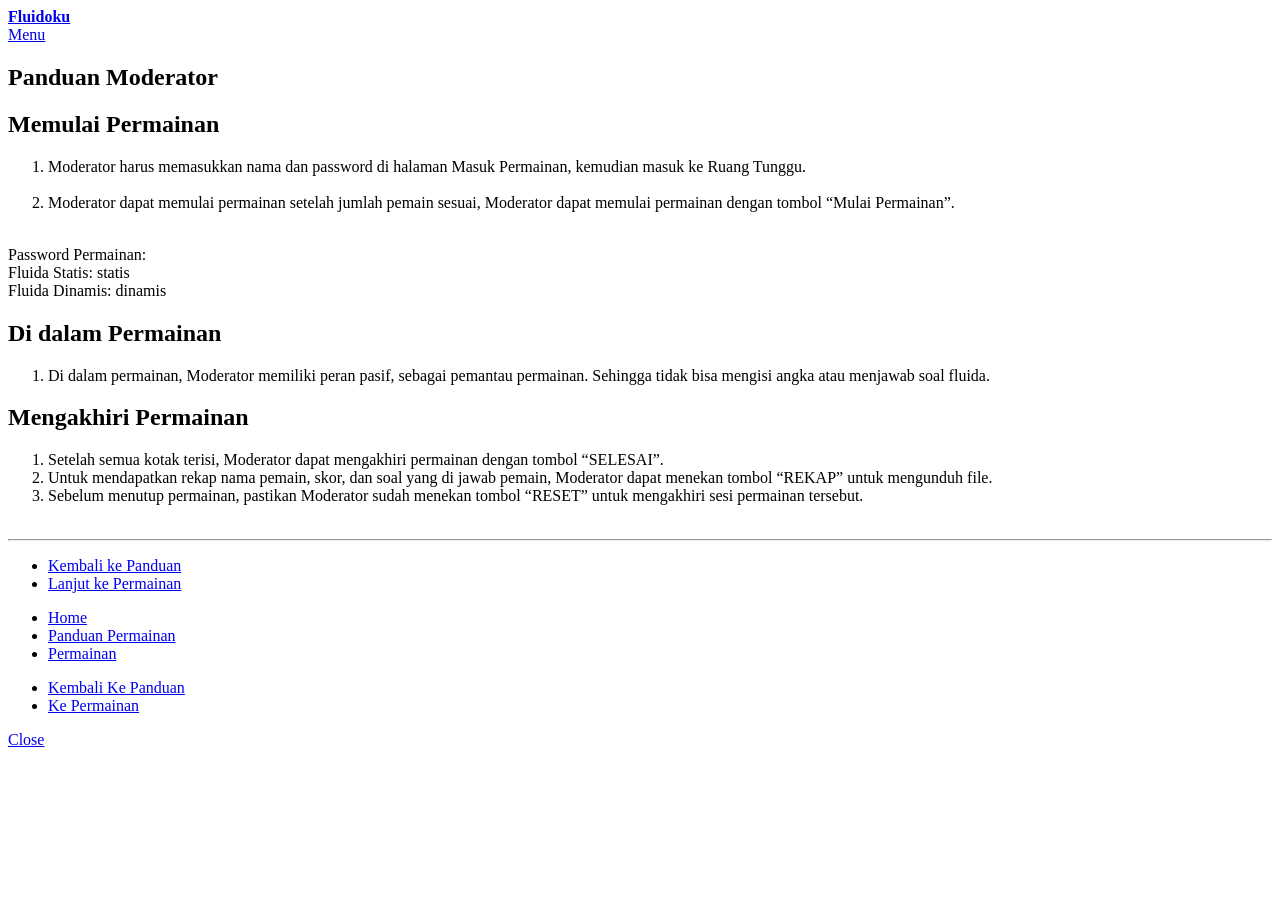
==== elements1.html @ d45117ac "Update elements1.html" ====
<!DOCTYPE HTML>
<html>
	<head>
		<title>Panduan Moderator - Fluidoku</title>
		<meta charset="utf-8" />
		<meta name="viewport" content="width=device-width, initial-scale=1, user-scalable=no" />
		<link rel="stylesheet" href="assets/css/main.css" />
		<noscript><link rel="stylesheet" href="assets/css/noscript.css" /></noscript>
	</head>
	<body class="is-preload">

		<!-- Wrapper -->
			<div id="wrapper">

				<!-- Header -->
					<header id="header">
						<a href="index.html" class="logo"><strong>Fluidoku</strong></a>
						<nav>
							<a href="#menu">Menu</a>
						</nav>
					</header>

				<!-- Menu -->
					<nav id="menu">
						<ul class="links">
							<li><a href="index.html">Home</a></li>
							<li><a href="landing.html">Panduan Permainan</a></li>
							<li><a href="generic.html">Permainan</a></li>
						</ul>
						<ul class="actions stacked">
							<li><a href="landing.html" class="button primary fit">Kembali Ke Panduan</a></li>
							<li><a href="generic.html" class="button fit">Ke Permainan</a></li>
						</ul>
					</nav>

				<!-- Main -->
					<div id="main" class="alt">

						<!-- One -->
							<section id="one">
								<div class="inner">
									<header class="major">
										<h1>Panduan Moderator</h1>
									</header>

									<!-- Content -->
										<div class="col-4 col-12-medium">
											<h2>Memulai Permainan</h2>
											<ol>
												<li>Moderator harus memasukkan nama dan password di halaman Masuk Permainan, kemudian masuk ke Ruang Tunggu.</li>
												<div class="col-4"><span class="image fit"><img src="images/pic08.jpg" alt="" /></span></div>
										   	   	<li>Moderator dapat memulai permainan setelah jumlah pemain sesuai, Moderator dapat memulai permainan dengan tombol “Mulai Permainan”.</li>
												<div class="col-4"><span class="image fit"><img src="images/pic08.jpg" alt="" /></span></div>
											</ol>
											<p>Password Permainan:<br/> Fluida Statis: statis<br/>Fluida Dinamis: dinamis<br/>
											</p>
										</div>
										<div class="col-4 col-12-medium">
											<h2>Di dalam Permainan</h2>
											<ol>
												<li>Di dalam permainan, Moderator memiliki peran pasif, sebagai pemantau permainan. 
												Sehingga tidak bisa mengisi angka atau menjawab soal fluida.</li>
											</ol>
										</div>
										<div class="col-4 col-12-medium">
											<h2>Mengakhiri Permainan</h2>
											<ol>
												<li>Setelah semua kotak terisi, Moderator dapat mengakhiri permainan dengan tombol “SELESAI”.</li>
												<li>Untuk mendapatkan rekap nama pemain, skor, dan soal yang di jawab pemain, Moderator dapat menekan tombol “REKAP” untuk mengunduh file.</li>
												<li>Sebelum menutup permainan, pastikan Moderator sudah menekan tombol “RESET” untuk mengakhiri sesi permainan tersebut.</li>
												<div class="col-4"><span class="image fit"><img src="images/pic08.jpg" alt="" /></span></div>
											</ol>
										</div>
									<hr class="major" />

									<!-- Elements -->
										<div class="row">
											<div class="col-6 col-12-small">
												<ul class="actions stacked">
													<li><a href="#" class="button primary small fit">Kembali ke Panduan</a></li>
													<li><a href="#" class="button primary small fit">Lanjut ke Permainan</a></li>
												</ul>
											</div>
										</div>
			</div>

		<!-- Scripts -->
			<script src="assets/js/jquery.min.js"></script>
			<script src="assets/js/jquery.scrolly.min.js"></script>
			<script src="assets/js/jquery.scrollex.min.js"></script>
			<script src="assets/js/browser.min.js"></script>
			<script src="assets/js/breakpoints.min.js"></script>
			<script src="assets/js/util.js"></script>
			<script src="assets/js/main.js"></script>

	</body>
</html>
---- assets/css/main.css ----
@import url(fontawesome-all.min.css);
@import url("https://fonts.googleapis.com/css?family=Source+Sans+Pro:300,300italic,600,600italic");

/*
	Forty by HTML5 UP
	html5up.net | @ajlkn
	Free for personal and commercial use under the CCA 3.0 license (html5up.net/license)
*/

html, body, div, span, applet, object,
iframe, h1, h2, h3, h4, h5, h6, p, blockquote,
pre, a, abbr, acronym, address, big, cite,
code, del, dfn, em, img, ins, kbd, q, s, samp,
small, strike, strong, sub, sup, tt, var, b,
u, i, center, dl, dt, dd, ol, ul, li, fieldset,
form, label, legend, table, caption, tbody,
tfoot, thead, tr, th, td, article, aside,
canvas, details, embed, figure, figcaption,
footer, header, hgroup, menu, nav, output, ruby,
section, summary, time, mark, audio, video {
	margin: 0;
	padding: 0;
	border: 0;
	font-size: 100%;
	font: inherit;
	vertical-align: baseline;}

article, aside, details, figcaption, figure,
footer, header, hgroup, menu, nav, section {
	display: block;}

body {
	line-height: 1;
}

ol, ul {
	list-style: none;
}

blockquote, q {
	quotes: none;
}

	blockquote:before, blockquote:after, q:before, q:after {
		content: '';
		content: none;
	}

table {
	border-collapse: collapse;
	border-spacing: 0;
}

body {
	-webkit-text-size-adjust: none;
}

mark {
	background-color: transparent;
	color: inherit;
}

input::-moz-focus-inner {
	border: 0;
	padding: 0;
}

input, select, textarea {
	-moz-appearance: none;
	-webkit-appearance: none;
	-ms-appearance: none;
	appearance: none;
}

/* Basic */

	@-ms-viewport {
		width: device-width;
	}

	body {
		-ms-overflow-style: scrollbar;
	}

	@media screen and (max-width: 480px) {

		html, body {
			min-width: 320px;
		}

	}

	html {
		box-sizing: border-box;
	}

	*, *:before, *:after {
		box-sizing: inherit;
	}

	body {
		background: #242943;
	}

		body.is-preload *, body.is-preload *:before, body.is-preload *:after {
			-moz-animation: none !important;
			-webkit-animation: none !important;
			-ms-animation: none !important;
			animation: none !important;
			-moz-transition: none !important;
			-webkit-transition: none !important;
			-ms-transition: none !important;
			transition: none !important;
		}

/* Type */

	body, input, select, textarea {
		color: #ffffff;
		font-family: "Source Sans Pro", Helvetica, sans-serif;
		font-size: 17pt;
		font-weight: 300;
		letter-spacing: 0.025em;
		line-height: 1.65;
	}

		@media screen and (max-width: 1680px) {

			body, input, select, textarea {
				font-size: 14pt;
			}

		}

		@media screen and (max-width: 1280px) {

			body, input, select, textarea {
				font-size: 12pt;
			}

		}

		@media screen and (max-width: 360px) {

			body, input, select, textarea {
				font-size: 11pt;
			}

		}

	a {
		-moz-transition: color 0.2s ease-in-out, border-bottom-color 0.2s ease-in-out;
		-webkit-transition: color 0.2s ease-in-out, border-bottom-color 0.2s ease-in-out;
		-ms-transition: color 0.2s ease-in-out, border-bottom-color 0.2s ease-in-out;
		transition: color 0.2s ease-in-out, border-bottom-color 0.2s ease-in-out;
		border-bottom: dotted 1px;
		color: inherit;
		text-decoration: none;
	}

		a:hover {
			border-bottom-color: transparent;
			color: #9bf1ff !important;
		}

		a:active {
			color: #53e3fb !important;
		}

	strong, b {
		color: #ffffff;
		font-weight: 600;
	}

	em, i {
		font-style: italic;
	}

	p {
		margin: 0 0 2em 0;
	}

	h1, h2, h3, h4, h5, h6 {
		color: #ffffff;
		font-weight: 600;
		line-height: 1.65;
		margin: 0 0 1em 0;
	}

		h1 a, h2 a, h3 a, h4 a, h5 a, h6 a {
			color: inherit;
			border-bottom: 0;
		}

	h1 {
		font-size: 2.5em;
	}

	h2 {
		font-size: 1.75em;
	}

	h3 {
		font-size: 1.35em;
	}

	h4 {
		font-size: 1.1em;
	}

	h5 {
		font-size: 0.9em;
	}

	h6 {
		font-size: 0.7em;
	}

	@media screen and (max-width: 736px) {

		h1 {
			font-size: 2em;
		}

		h2 {
			font-size: 1.5em;
		}

		h3 {
			font-size: 1.25em;
		}

	}

	sub {
		font-size: 0.8em;
		position: relative;
		top: 0.5em;
	}

	sup {
		font-size: 0.8em;
		position: relative;
		top: -0.5em;
	}

	blockquote {
		border-left: solid 4px rgba(212, 212, 255, 0.1);
		font-style: italic;
		margin: 0 0 2em 0;
		padding: 0.5em 0 0.5em 2em;
	}

	code {
		background: rgba(212, 212, 255, 0.035);
		font-family: "Courier New", monospace;
		font-size: 0.9em;
		margin: 0 0.25em;
		padding: 0.25em 0.65em;
	}

	pre {
		-webkit-overflow-scrolling: touch;
		font-family: "Courier New", monospace;
		font-size: 0.9em;
		margin: 0 0 2em 0;
	}

		pre code {
			display: block;
			line-height: 1.75;
			padding: 1em 1.5em;
			overflow-x: auto;
		}

	hr {
		border: 0;
		border-bottom: solid 1px rgba(212, 212, 255, 0.1);
		margin: 2em 0;
	}

		hr.major {
			margin: 3em 0;
		}

	.align-left {
		text-align: left;
	}

	.align-center {
		text-align: center;
	}

	.align-right {
		text-align: right;
	}

/* Row */

	.row {
		display: flex;
		flex-wrap: wrap;
		box-sizing: border-box;
		align-items: stretch;
	}

		.row > * {
			box-sizing: border-box;
		}

		.row.gtr-uniform > * > :last-child {
			margin-bottom: 0;
		}

		.row.aln-left {
			justify-content: flex-start;
		}

		.row.aln-center {
			justify-content: center;
		}

		.row.aln-right {
			justify-content: flex-end;
		}

		.row.aln-top {
			align-items: flex-start;
		}

		.row.aln-middle {
			align-items: center;
		}

		.row.aln-bottom {
			align-items: flex-end;
		}

		.row > .imp {
			order: -1;
		}

		.row > .col-1 {
			width: 8.33333%;
		}

		.row > .off-1 {
			margin-left: 8.33333%;
		}

		.row > .col-2 {
			width: 16.66667%;
		}

		.row > .off-2 {
			margin-left: 16.66667%;
		}

		.row > .col-3 {
			width: 25%;
		}

		.row > .off-3 {
			margin-left: 25%;
		}

		.row > .col-4 {
			width: 33.33333%;
		}

		.row > .off-4 {
			margin-left: 33.33333%;
		}

		.row > .col-5 {
			width: 41.66667%;
		}

		.row > .off-5 {
			margin-left: 41.66667%;
		}

		.row > .col-6 {
			width: 50%;
		}

		.row > .off-6 {
			margin-left: 50%;
		}

		.row > .col-7 {
			width: 58.33333%;
		}

		.row > .off-7 {
			margin-left: 58.33333%;
		}

		.row > .col-8 {
			width: 66.66667%;
		}

		.row > .off-8 {
			margin-left: 66.66667%;
		}

		.row > .col-9 {
			width: 75%;
		}

		.row > .off-9 {
			margin-left: 75%;
		}

		.row > .col-10 {
			width: 83.33333%;
		}

		.row > .off-10 {
			margin-left: 83.33333%;
		}

		.row > .col-11 {
			width: 91.66667%;
		}

		.row > .off-11 {
			margin-left: 91.66667%;
		}

		.row > .col-12 {
			width: 100%;
		}

		.row > .off-12 {
			margin-left: 100%;
		}

		.row.gtr-0 {
			margin-top: 0;
			margin-left: 0em;
		}

			.row.gtr-0 > * {
				padding: 0 0 0 0em;
			}

			.row.gtr-0.gtr-uniform {
				margin-top: 0em;
			}

				.row.gtr-0.gtr-uniform > * {
					padding-top: 0em;
				}

		.row.gtr-25 {
			margin-top: 0;
			margin-left: -0.5em;
		}

			.row.gtr-25 > * {
				padding: 0 0 0 0.5em;
			}

			.row.gtr-25.gtr-uniform {
				margin-top: -0.5em;
			}

				.row.gtr-25.gtr-uniform > * {
					padding-top: 0.5em;
				}

		.row.gtr-50 {
			margin-top: 0;
			margin-left: -1em;
		}

			.row.gtr-50 > * {
				padding: 0 0 0 1em;
			}

			.row.gtr-50.gtr-uniform {
				margin-top: -1em;
			}

				.row.gtr-50.gtr-uniform > * {
					padding-top: 1em;
				}

		.row {
			margin-top: 0;
			margin-left: -2em;
		}

			.row > * {
				padding: 0 0 0 2em;
			}

			.row.gtr-uniform {
				margin-top: -2em;
			}

				.row.gtr-uniform > * {
					padding-top: 2em;
				}

		.row.gtr-150 {
			margin-top: 0;
			margin-left: -3em;
		}

			.row.gtr-150 > * {
				padding: 0 0 0 3em;
			}

			.row.gtr-150.gtr-uniform {
				margin-top: -3em;
			}

				.row.gtr-150.gtr-uniform > * {
					padding-top: 3em;
				}

		.row.gtr-200 {
			margin-top: 0;
			margin-left: -4em;
		}

			.row.gtr-200 > * {
				padding: 0 0 0 4em;
			}

			.row.gtr-200.gtr-uniform {
				margin-top: -4em;
			}

				.row.gtr-200.gtr-uniform > * {
					padding-top: 4em;
				}

		@media screen and (max-width: 1680px) {

			.row {
				display: flex;
				flex-wrap: wrap;
				box-sizing: border-box;
				align-items: stretch;
			}

				.row > * {
					box-sizing: border-box;
				}

				.row.gtr-uniform > * > :last-child {
					margin-bottom: 0;
				}

				.row.aln-left {
					justify-content: flex-start;
				}

				.row.aln-center {
					justify-content: center;
				}

				.row.aln-right {
					justify-content: flex-end;
				}

				.row.aln-top {
					align-items: flex-start;
				}

				.row.aln-middle {
					align-items: center;
				}

				.row.aln-bottom {
					align-items: flex-end;
				}

				.row > .imp-xlarge {
					order: -1;
				}

				.row > .col-1-xlarge {
					width: 8.33333%;
				}

				.row > .off-1-xlarge {
					margin-left: 8.33333%;
				}

				.row > .col-2-xlarge {
					width: 16.66667%;
				}

				.row > .off-2-xlarge {
					margin-left: 16.66667%;
				}

				.row > .col-3-xlarge {
					width: 25%;
				}

				.row > .off-3-xlarge {
					margin-left: 25%;
				}

				.row > .col-4-xlarge {
					width: 33.33333%;
				}

				.row > .off-4-xlarge {
					margin-left: 33.33333%;
				}

				.row > .col-5-xlarge {
					width: 41.66667%;
				}

				.row > .off-5-xlarge {
					margin-left: 41.66667%;
				}

				.row > .col-6-xlarge {
					width: 50%;
				}

				.row > .off-6-xlarge {
					margin-left: 50%;
				}

				.row > .col-7-xlarge {
					width: 58.33333%;
				}

				.row > .off-7-xlarge {
					margin-left: 58.33333%;
				}

				.row > .col-8-xlarge {
					width: 66.66667%;
				}

				.row > .off-8-xlarge {
					margin-left: 66.66667%;
				}

				.row > .col-9-xlarge {
					width: 75%;
				}

				.row > .off-9-xlarge {
					margin-left: 75%;
				}

				.row > .col-10-xlarge {
					width: 83.33333%;
				}

				.row > .off-10-xlarge {
					margin-left: 83.33333%;
				}

				.row > .col-11-xlarge {
					width: 91.66667%;
				}

				.row > .off-11-xlarge {
					margin-left: 91.66667%;
				}

				.row > .col-12-xlarge {
					width: 100%;
				}

				.row > .off-12-xlarge {
					margin-left: 100%;
				}

				.row.gtr-0 {
					margin-top: 0;
					margin-left: 0em;
				}

					.row.gtr-0 > * {
						padding: 0 0 0 0em;
					}

					.row.gtr-0.gtr-uniform {
						margin-top: 0em;
					}

						.row.gtr-0.gtr-uniform > * {
							padding-top: 0em;
						}

				.row.gtr-25 {
					margin-top: 0;
					margin-left: -0.5em;
				}

					.row.gtr-25 > * {
						padding: 0 0 0 0.5em;
					}

					.row.gtr-25.gtr-uniform {
						margin-top: -0.5em;
					}

						.row.gtr-25.gtr-uniform > * {
							padding-top: 0.5em;
						}

				.row.gtr-50 {
					margin-top: 0;
					margin-left: -1em;
				}

					.row.gtr-50 > * {
						padding: 0 0 0 1em;
					}

					.row.gtr-50.gtr-uniform {
						margin-top: -1em;
					}

						.row.gtr-50.gtr-uniform > * {
							padding-top: 1em;
						}

				.row {
					margin-top: 0;
					margin-left: -2em;
				}

					.row > * {
						padding: 0 0 0 2em;
					}

					.row.gtr-uniform {
						margin-top: -2em;
					}

						.row.gtr-uniform > * {
							padding-top: 2em;
						}

				.row.gtr-150 {
					margin-top: 0;
					margin-left: -3em;
				}

					.row.gtr-150 > * {
						padding: 0 0 0 3em;
					}

					.row.gtr-150.gtr-uniform {
						margin-top: -3em;
					}

						.row.gtr-150.gtr-uniform > * {
							padding-top: 3em;
						}

				.row.gtr-200 {
					margin-top: 0;
					margin-left: -4em;
				}

					.row.gtr-200 > * {
						padding: 0 0 0 4em;
					}

					.row.gtr-200.gtr-uniform {
						margin-top: -4em;
					}

						.row.gtr-200.gtr-uniform > * {
							padding-top: 4em;
						}

		}

		@media screen and (max-width: 1280px) {

			.row {
				display: flex;
				flex-wrap: wrap;
				box-sizing: border-box;
				align-items: stretch;
			}

				.row > * {
					box-sizing: border-box;
				}

				.row.gtr-uniform > * > :last-child {
					margin-bottom: 0;
				}

				.row.aln-left {
					justify-content: flex-start;
				}

				.row.aln-center {
					justify-content: center;
				}

				.row.aln-right {
					justify-content: flex-end;
				}

				.row.aln-top {
					align-items: flex-start;
				}

				.row.aln-middle {
					align-items: center;
				}

				.row.aln-bottom {
					align-items: flex-end;
				}

				.row > .imp-large {
					order: -1;
				}

				.row > .col-1-large {
					width: 8.33333%;
				}

				.row > .off-1-large {
					margin-left: 8.33333%;
				}

				.row > .col-2-large {
					width: 16.66667%;
				}

				.row > .off-2-large {
					margin-left: 16.66667%;
				}

				.row > .col-3-large {
					width: 25%;
				}

				.row > .off-3-large {
					margin-left: 25%;
				}

				.row > .col-4-large {
					width: 33.33333%;
				}

				.row > .off-4-large {
					margin-left: 33.33333%;
				}

				.row > .col-5-large {
					width: 41.66667%;
				}

				.row > .off-5-large {
					margin-left: 41.66667%;
				}

				.row > .col-6-large {
					width: 50%;
				}

				.row > .off-6-large {
					margin-left: 50%;
				}

				.row > .col-7-large {
					width: 58.33333%;
				}

				.row > .off-7-large {
					margin-left: 58.33333%;
				}

				.row > .col-8-large {
					width: 66.66667%;
				}

				.row > .off-8-large {
					margin-left: 66.66667%;
				}

				.row > .col-9-large {
					width: 75%;
				}

				.row > .off-9-large {
					margin-left: 75%;
				}

				.row > .col-10-large {
					width: 83.33333%;
				}

				.row > .off-10-large {
					margin-left: 83.33333%;
				}

				.row > .col-11-large {
					width: 91.66667%;
				}

				.row > .off-11-large {
					margin-left: 91.66667%;
				}

				.row > .col-12-large {
					width: 100%;
				}

				.row > .off-12-large {
					margin-left: 100%;
				}

				.row.gtr-0 {
					margin-top: 0;
					margin-left: 0em;
				}

					.row.gtr-0 > * {
						padding: 0 0 0 0em;
					}

					.row.gtr-0.gtr-uniform {
						margin-top: 0em;
					}

						.row.gtr-0.gtr-uniform > * {
							padding-top: 0em;
						}

				.row.gtr-25 {
					margin-top: 0;
					margin-left: -0.375em;
				}

					.row.gtr-25 > * {
						padding: 0 0 0 0.375em;
					}

					.row.gtr-25.gtr-uniform {
						margin-top: -0.375em;
					}

						.row.gtr-25.gtr-uniform > * {
							padding-top: 0.375em;
						}

				.row.gtr-50 {
					margin-top: 0;
					margin-left: -0.75em;
				}

					.row.gtr-50 > * {
						padding: 0 0 0 0.75em;
					}

					.row.gtr-50.gtr-uniform {
						margin-top: -0.75em;
					}

						.row.gtr-50.gtr-uniform > * {
							padding-top: 0.75em;
						}

				.row {
					margin-top: 0;
					margin-left: -1.5em;
				}

					.row > * {
						padding: 0 0 0 1.5em;
					}

					.row.gtr-uniform {
						margin-top: -1.5em;
					}

						.row.gtr-uniform > * {
							padding-top: 1.5em;
						}

				.row.gtr-150 {
					margin-top: 0;
					margin-left: -2.25em;
				}

					.row.gtr-150 > * {
						padding: 0 0 0 2.25em;
					}

					.row.gtr-150.gtr-uniform {
						margin-top: -2.25em;
					}

						.row.gtr-150.gtr-uniform > * {
							padding-top: 2.25em;
						}

				.row.gtr-200 {
					margin-top: 0;
					margin-left: -3em;
				}

					.row.gtr-200 > * {
						padding: 0 0 0 3em;
					}

					.row.gtr-200.gtr-uniform {
						margin-top: -3em;
					}

						.row.gtr-200.gtr-uniform > * {
							padding-top: 3em;
						}

		}

		@media screen and (max-width: 980px) {

			.row {
				display: flex;
				flex-wrap: wrap;
				box-sizing: border-box;
				align-items: stretch;
			}

				.row > * {
					box-sizing: border-box;
				}

				.row.gtr-uniform > * > :last-child {
					margin-bottom: 0;
				}

				.row.aln-left {
					justify-content: flex-start;
				}

				.row.aln-center {
					justify-content: center;
				}

				.row.aln-right {
					justify-content: flex-end;
				}

				.row.aln-top {
					align-items: flex-start;
				}

				.row.aln-middle {
					align-items: center;
				}

				.row.aln-bottom {
					align-items: flex-end;
				}

				.row > .imp-medium {
					order: -1;
				}

				.row > .col-1-medium {
					width: 8.33333%;
				}

				.row > .off-1-medium {
					margin-left: 8.33333%;
				}

				.row > .col-2-medium {
					width: 16.66667%;
				}

				.row > .off-2-medium {
					margin-left: 16.66667%;
				}

				.row > .col-3-medium {
					width: 25%;
				}

				.row > .off-3-medium {
					margin-left: 25%;
				}

				.row > .col-4-medium {
					width: 33.33333%;
				}

				.row > .off-4-medium {
					margin-left: 33.33333%;
				}

				.row > .col-5-medium {
					width: 41.66667%;
				}

				.row > .off-5-medium {
					margin-left: 41.66667%;
				}

				.row > .col-6-medium {
					width: 50%;
				}

				.row > .off-6-medium {
					margin-left: 50%;
				}

				.row > .col-7-medium {
					width: 58.33333%;
				}

				.row > .off-7-medium {
					margin-left: 58.33333%;
				}

				.row > .col-8-medium {
					width: 66.66667%;
				}

				.row > .off-8-medium {
					margin-left: 66.66667%;
				}

				.row > .col-9-medium {
					width: 75%;
				}

				.row > .off-9-medium {
					margin-left: 75%;
				}

				.row > .col-10-medium {
					width: 83.33333%;
				}

				.row > .off-10-medium {
					margin-left: 83.33333%;
				}

				.row > .col-11-medium {
					width: 91.66667%;
				}

				.row > .off-11-medium {
					margin-left: 91.66667%;
				}

				.row > .col-12-medium {
					width: 100%;
				}

				.row > .off-12-medium {
					margin-left: 100%;
				}

				.row.gtr-0 {
					margin-top: 0;
					margin-left: 0em;
				}

					.row.gtr-0 > * {
						padding: 0 0 0 0em;
					}

					.row.gtr-0.gtr-uniform {
						margin-top: 0em;
					}

						.row.gtr-0.gtr-uniform > * {
							padding-top: 0em;
						}

				.row.gtr-25 {
					margin-top: 0;
					margin-left: -0.375em;
				}

					.row.gtr-25 > * {
						padding: 0 0 0 0.375em;
					}

					.row.gtr-25.gtr-uniform {
						margin-top: -0.375em;
					}

						.row.gtr-25.gtr-uniform > * {
							padding-top: 0.375em;
						}

				.row.gtr-50 {
					margin-top: 0;
					margin-left: -0.75em;
				}

					.row.gtr-50 > * {
						padding: 0 0 0 0.75em;
					}

					.row.gtr-50.gtr-uniform {
						margin-top: -0.75em;
					}

						.row.gtr-50.gtr-uniform > * {
							padding-top: 0.75em;
						}

				.row {
					margin-top: 0;
					margin-left: -1.5em;
				}

					.row > * {
						padding: 0 0 0 1.5em;
					}

					.row.gtr-uniform {
						margin-top: -1.5em;
					}

						.row.gtr-uniform > * {
							padding-top: 1.5em;
						}

				.row.gtr-150 {
					margin-top: 0;
					margin-left: -2.25em;
				}

					.row.gtr-150 > * {
						padding: 0 0 0 2.25em;
					}

					.row.gtr-150.gtr-uniform {
						margin-top: -2.25em;
					}

						.row.gtr-150.gtr-uniform > * {
							padding-top: 2.25em;
						}

				.row.gtr-200 {
					margin-top: 0;
					margin-left: -3em;
				}

					.row.gtr-200 > * {
						padding: 0 0 0 3em;
					}

					.row.gtr-200.gtr-uniform {
						margin-top: -3em;
					}

						.row.gtr-200.gtr-uniform > * {
							padding-top: 3em;
						}

		}

		@media screen and (max-width: 736px) {

			.row {
				display: flex;
				flex-wrap: wrap;
				box-sizing: border-box;
				align-items: stretch;
			}

				.row > * {
					box-sizing: border-box;
				}

				.row.gtr-uniform > * > :last-child {
					margin-bottom: 0;
				}

				.row.aln-left {
					justify-content: flex-start;
				}

				.row.aln-center {
					justify-content: center;
				}

				.row.aln-right {
					justify-content: flex-end;
				}

				.row.aln-top {
					align-items: flex-start;
				}

				.row.aln-middle {
					align-items: center;
				}

				.row.aln-bottom {
					align-items: flex-end;
				}

				.row > .imp-small {
					order: -1;
				}

				.row > .col-1-small {
					width: 8.33333%;
				}

				.row > .off-1-small {
					margin-left: 8.33333%;
				}

				.row > .col-2-small {
					width: 16.66667%;
				}

				.row > .off-2-small {
					margin-left: 16.66667%;
				}

				.row > .col-3-small {
					width: 25%;
				}

				.row > .off-3-small {
					margin-left: 25%;
				}

				.row > .col-4-small {
					width: 33.33333%;
				}

				.row > .off-4-small {
					margin-left: 33.33333%;
				}

				.row > .col-5-small {
					width: 41.66667%;
				}

				.row > .off-5-small {
					margin-left: 41.66667%;
				}

				.row > .col-6-small {
					width: 50%;
				}

				.row > .off-6-small {
					margin-left: 50%;
				}

				.row > .col-7-small {
					width: 58.33333%;
				}

				.row > .off-7-small {
					margin-left: 58.33333%;
				}

				.row > .col-8-small {
					width: 66.66667%;
				}

				.row > .off-8-small {
					margin-left: 66.66667%;
				}

				.row > .col-9-small {
					width: 75%;
				}

				.row > .off-9-small {
					margin-left: 75%;
				}

				.row > .col-10-small {
					width: 83.33333%;
				}

				.row > .off-10-small {
					margin-left: 83.33333%;
				}

				.row > .col-11-small {
					width: 91.66667%;
				}

				.row > .off-11-small {
					margin-left: 91.66667%;
				}

				.row > .col-12-small {
					width: 100%;
				}

				.row > .off-12-small {
					margin-left: 100%;
				}

				.row.gtr-0 {
					margin-top: 0;
					margin-left: 0em;
				}

					.row.gtr-0 > * {
						padding: 0 0 0 0em;
					}

					.row.gtr-0.gtr-uniform {
						margin-top: 0em;
					}

						.row.gtr-0.gtr-uniform > * {
							padding-top: 0em;
						}

				.row.gtr-25 {
					margin-top: 0;
					margin-left: -0.3125em;
				}

					.row.gtr-25 > * {
						padding: 0 0 0 0.3125em;
					}

					.row.gtr-25.gtr-uniform {
						margin-top: -0.3125em;
					}

						.row.gtr-25.gtr-uniform > * {
							padding-top: 0.3125em;
						}

				.row.gtr-50 {
					margin-top: 0;
					margin-left: -0.625em;
				}

					.row.gtr-50 > * {
						padding: 0 0 0 0.625em;
					}

					.row.gtr-50.gtr-uniform {
						margin-top: -0.625em;
					}

						.row.gtr-50.gtr-uniform > * {
							padding-top: 0.625em;
						}

				.row {
					margin-top: 0;
					margin-left: -1.25em;
				}

					.row > * {
						padding: 0 0 0 1.25em;
					}

					.row.gtr-uniform {
						margin-top: -1.25em;
					}

						.row.gtr-uniform > * {
							padding-top: 1.25em;
						}

				.row.gtr-150 {
					margin-top: 0;
					margin-left: -1.875em;
				}

					.row.gtr-150 > * {
						padding: 0 0 0 1.875em;
					}

					.row.gtr-150.gtr-uniform {
						margin-top: -1.875em;
					}

						.row.gtr-150.gtr-uniform > * {
							padding-top: 1.875em;
						}

				.row.gtr-200 {
					margin-top: 0;
					margin-left: -2.5em;
				}

					.row.gtr-200 > * {
						padding: 0 0 0 2.5em;
					}

					.row.gtr-200.gtr-uniform {
						margin-top: -2.5em;
					}

						.row.gtr-200.gtr-uniform > * {
							padding-top: 2.5em;
						}

		}

		@media screen and (max-width: 480px) {

			.row {
				display: flex;
				flex-wrap: wrap;
				box-sizing: border-box;
				align-items: stretch;
			}

				.row > * {
					box-sizing: border-box;
				}

				.row.gtr-uniform > * > :last-child {
					margin-bottom: 0;
				}

				.row.aln-left {
					justify-content: flex-start;
				}

				.row.aln-center {
					justify-content: center;
				}

				.row.aln-right {
					justify-content: flex-end;
				}

				.row.aln-top {
					align-items: flex-start;
				}

				.row.aln-middle {
					align-items: center;
				}

				.row.aln-bottom {
					align-items: flex-end;
				}

				.row > .imp-xsmall {
					order: -1;
				}

				.row > .col-1-xsmall {
					width: 8.33333%;
				}

				.row > .off-1-xsmall {
					margin-left: 8.33333%;
				}

				.row > .col-2-xsmall {
					width: 16.66667%;
				}

				.row > .off-2-xsmall {
					margin-left: 16.66667%;
				}

				.row > .col-3-xsmall {
					width: 25%;
				}

				.row > .off-3-xsmall {
					margin-left: 25%;
				}

				.row > .col-4-xsmall {
					width: 33.33333%;
				}

				.row > .off-4-xsmall {
					margin-left: 33.33333%;
				}

				.row > .col-5-xsmall {
					width: 41.66667%;
				}

				.row > .off-5-xsmall {
					margin-left: 41.66667%;
				}

				.row > .col-6-xsmall {
					width: 50%;
				}

				.row > .off-6-xsmall {
					margin-left: 50%;
				}

				.row > .col-7-xsmall {
					width: 58.33333%;
				}

				.row > .off-7-xsmall {
					margin-left: 58.33333%;
				}

				.row > .col-8-xsmall {
					width: 66.66667%;
				}

				.row > .off-8-xsmall {
					margin-left: 66.66667%;
				}

				.row > .col-9-xsmall {
					width: 75%;
				}

				.row > .off-9-xsmall {
					margin-left: 75%;
				}

				.row > .col-10-xsmall {
					width: 83.33333%;
				}

				.row > .off-10-xsmall {
					margin-left: 83.33333%;
				}

				.row > .col-11-xsmall {
					width: 91.66667%;
				}

				.row > .off-11-xsmall {
					margin-left: 91.66667%;
				}

				.row > .col-12-xsmall {
					width: 100%;
				}

				.row > .off-12-xsmall {
					margin-left: 100%;
				}

				.row.gtr-0 {
					margin-top: 0;
					margin-left: 0em;
				}

					.row.gtr-0 > * {
						padding: 0 0 0 0em;
					}

					.row.gtr-0.gtr-uniform {
						margin-top: 0em;
					}

						.row.gtr-0.gtr-uniform > * {
							padding-top: 0em;
						}

				.row.gtr-25 {
					margin-top: 0;
					margin-left: -0.3125em;
				}

					.row.gtr-25 > * {
						padding: 0 0 0 0.3125em;
					}

					.row.gtr-25.gtr-uniform {
						margin-top: -0.3125em;
					}

						.row.gtr-25.gtr-uniform > * {
							padding-top: 0.3125em;
						}

				.row.gtr-50 {
					margin-top: 0;
					margin-left: -0.625em;
				}

					.row.gtr-50 > * {
						padding: 0 0 0 0.625em;
					}

					.row.gtr-50.gtr-uniform {
						margin-top: -0.625em;
					}

						.row.gtr-50.gtr-uniform > * {
							padding-top: 0.625em;
						}

				.row {
					margin-top: 0;
					margin-left: -1.25em;
				}

					.row > * {
						padding: 0 0 0 1.25em;
					}

					.row.gtr-uniform {
						margin-top: -1.25em;
					}

						.row.gtr-uniform > * {
							padding-top: 1.25em;
						}

				.row.gtr-150 {
					margin-top: 0;
					margin-left: -1.875em;
				}

					.row.gtr-150 > * {
						padding: 0 0 0 1.875em;
					}

					.row.gtr-150.gtr-uniform {
						margin-top: -1.875em;
					}

						.row.gtr-150.gtr-uniform > * {
							padding-top: 1.875em;
						}

				.row.gtr-200 {
					margin-top: 0;
					margin-left: -2.5em;
				}

					.row.gtr-200 > * {
						padding: 0 0 0 2.5em;
					}

					.row.gtr-200.gtr-uniform {
						margin-top: -2.5em;
					}

						.row.gtr-200.gtr-uniform > * {
							padding-top: 2.5em;
						}

		}

/* Section/Article */

	section.special, article.special {
		text-align: center;
	}

	header.major {
		width: -moz-max-content;
		width: -webkit-max-content;
		width: -ms-max-content;
		width: max-content;
		margin-bottom: 2em;
	}

		header.major > :first-child {
			margin-bottom: 0;
			width: calc(100% + 0.5em);
		}

			header.major > :first-child:after {
				content: '';
				background-color: #ffffff;
				display: block;
				height: 2px;
				margin: 0.325em 0 0.5em 0;
				width: 100%;
			}

		header.major > p {
			font-size: 0.7em;
			font-weight: 600;
			letter-spacing: 0.25em;
			margin-bottom: 0;
			text-transform: uppercase;
		}

		body.is-ie header.major > :first-child:after {
			max-width: 9em;
		}

		body.is-ie header.major > h1:after {
			max-width: 100% !important;
		}

	@media screen and (max-width: 736px) {

		header.major > p br {
			display: none;
		}

	}

/* Form */

	form {
		margin: 0 0 2em 0;
	}

		form > :last-child {
			margin-bottom: 0;
		}

		form > .fields {
			display: -moz-flex;
			display: -webkit-flex;
			display: -ms-flex;
			display: flex;
			-moz-flex-wrap: wrap;
			-webkit-flex-wrap: wrap;
			-ms-flex-wrap: wrap;
			flex-wrap: wrap;
			width: calc(100% + 3em);
			margin: -1.5em 0 2em -1.5em;
		}

			form > .fields > .field {
				-moz-flex-grow: 0;
				-webkit-flex-grow: 0;
				-ms-flex-grow: 0;
				flex-grow: 0;
				-moz-flex-shrink: 0;
				-webkit-flex-shrink: 0;
				-ms-flex-shrink: 0;
				flex-shrink: 0;
				padding: 1.5em 0 0 1.5em;
				width: calc(100% - 1.5em);
			}

				form > .fields > .field.half {
					width: calc(50% - 0.75em);
				}

				form > .fields > .field.third {
					width: calc(100%/3 - 0.5em);
				}

				form > .fields > .field.quarter {
					width: calc(25% - 0.375em);
				}

		@media screen and (max-width: 480px) {

			form > .fields {
				width: calc(100% + 3em);
				margin: -1.5em 0 2em -1.5em;
			}

				form > .fields > .field {
					padding: 1.5em 0 0 1.5em;
					width: calc(100% - 1.5em);
				}

					form > .fields > .field.half {
						width: calc(100% - 1.5em);
					}

					form > .fields > .field.third {
						width: calc(100% - 1.5em);
					}

					form > .fields > .field.quarter {
						width: calc(100% - 1.5em);
					}

		}

	label {
		color: #ffffff;
		display: block;
		font-size: 0.8em;
		font-weight: 600;
		letter-spacing: 0.25em;
		margin: 0 0 1em 0;
		text-transform: uppercase;
	}

	input[type="text"],
	input[type="password"],
	input[type="email"],
	input[type="tel"],
	input[type="search"],
	input[type="url"],
	select,
	textarea {
		-moz-appearance: none;
		-webkit-appearance: none;
		-ms-appearance: none;
		appearance: none;
		background: rgba(212, 212, 255, 0.035);
		border: none;
		border-radius: 0;
		color: inherit;
		display: block;
		outline: 0;
		padding: 0 1em;
		text-decoration: none;
		width: 100%;
	}

		input[type="text"]:invalid,
		input[type="password"]:invalid,
		input[type="email"]:invalid,
		input[type="tel"]:invalid,
		input[type="search"]:invalid,
		input[type="url"]:invalid,
		select:invalid,
		textarea:invalid {
			box-shadow: none;
		}

		input[type="text"]:focus,
		input[type="password"]:focus,
		input[type="email"]:focus,
		input[type="tel"]:focus,
		input[type="search"]:focus,
		input[type="url"]:focus,
		select:focus,
		textarea:focus {
			border-color: #9bf1ff;
			box-shadow: 0 0 0 2px #9bf1ff;
		}

	select {
		background-image: url("data:image/svg+xml;charset=utf8,%3Csvg xmlns='http://www.w3.org/2000/svg' width='40' height='40' preserveAspectRatio='none' viewBox='0 0 40 40'%3E%3Cpath d='M9.4,12.3l10.4,10.4l10.4-10.4c0.2-0.2,0.5-0.4,0.9-0.4c0.3,0,0.6,0.1,0.9,0.4l3.3,3.3c0.2,0.2,0.4,0.5,0.4,0.9 c0,0.4-0.1,0.6-0.4,0.9L20.7,31.9c-0.2,0.2-0.5,0.4-0.9,0.4c-0.3,0-0.6-0.1-0.9-0.4L4.3,17.3c-0.2-0.2-0.4-0.5-0.4-0.9 c0-0.4,0.1-0.6,0.4-0.9l3.3-3.3c0.2-0.2,0.5-0.4,0.9-0.4S9.1,12.1,9.4,12.3z' fill='rgba(212, 212, 255, 0.1)' /%3E%3C/svg%3E");
		background-size: 1.25rem;
		background-repeat: no-repeat;
		background-position: calc(100% - 1rem) center;
		height: 2.75em;
		padding-right: 2.75em;
		text-overflow: ellipsis;
	}

		select option {
			color: #ffffff;
			background: #242943;
		}

		select:focus::-ms-value {
			background-color: transparent;
		}

		select::-ms-expand {
			display: none;
		}

	input[type="text"],
	input[type="password"],
	input[type="email"],
	input[type="tel"],
	input[type="search"],
	input[type="url"],
	select {
		height: 2.75em;
	}

	textarea {
		padding: 0.75em 1em;
	}

	input[type="checkbox"],
	input[type="radio"] {
		-moz-appearance: none;
		-webkit-appearance: none;
		-ms-appearance: none;
		appearance: none;
		display: block;
		float: left;
		margin-right: -2em;
		opacity: 0;
		width: 1em;
		z-index: -1;
	}

		input[type="checkbox"] + label,
		input[type="radio"] + label {
			text-decoration: none;
			color: #ffffff;
			cursor: pointer;
			display: inline-block;
			font-weight: 300;
			padding-left: 2.65em;
			padding-right: 0.75em;
			position: relative;
		}

			input[type="checkbox"] + label:before,
			input[type="radio"] + label:before {
				-moz-osx-font-smoothing: grayscale;
				-webkit-font-smoothing: antialiased;
				display: inline-block;
				font-style: normal;
				font-variant: normal;
				text-rendering: auto;
				line-height: 1;
				text-transform: none !important;
				font-family: 'Font Awesome 5 Free';
				font-weight: 900;
			}

			input[type="checkbox"] + label:before,
			input[type="radio"] + label:before {
				background: rgba(212, 212, 255, 0.035);
				content: '';
				display: inline-block;
				font-size: 0.8em;
				height: 2.0625em;
				left: 0;
				letter-spacing: 0;
				line-height: 2.0625em;
				position: absolute;
				text-align: center;
				top: 0;
				width: 2.0625em;
			}

		input[type="checkbox"]:checked + label:before,
		input[type="radio"]:checked + label:before {
			background: #ffffff;
			border-color: #9bf1ff;
			content: '\f00c';
			color: #242943;
		}

		input[type="checkbox"]:focus + label:before,
		input[type="radio"]:focus + label:before {
			box-shadow: 0 0 0 2px #9bf1ff;
		}

	input[type="radio"] + label:before {
		border-radius: 100%;
	}

	::-webkit-input-placeholder {
		color: rgba(244, 244, 255, 0.2) !important;
		opacity: 1.0;
	}

	:-moz-placeholder {
		color: rgba(244, 244, 255, 0.2) !important;
		opacity: 1.0;
	}

	::-moz-placeholder {
		color: rgba(244, 244, 255, 0.2) !important;
		opacity: 1.0;
	}

	:-ms-input-placeholder {
		color: rgba(244, 244, 255, 0.2) !important;
		opacity: 1.0;
	}

/* Box */

	.box {
		border: solid 1px rgba(212, 212, 255, 0.1);
		margin-bottom: 2em;
		padding: 1.5em;
	}

		.box > :last-child,
		.box > :last-child > :last-child,
		.box > :last-child > :last-child > :last-child {
			margin-bottom: 0;
		}

		.box.alt {
			border: 0;
			border-radius: 0;
			padding: 0;
		}

/* Icon */

	.icon {
		text-decoration: none;
		border-bottom: none;
		position: relative;
	}

		.icon:before {
			-moz-osx-font-smoothing: grayscale;
			-webkit-font-smoothing: antialiased;
			display: inline-block;
			font-style: normal;
			font-variant: normal;
			text-rendering: auto;
			line-height: 1;
			text-transform: none !important;
			font-family: 'Font Awesome 5 Free';
			font-weight: 400;
		}

		.icon > .label {
			display: none;
		}

		.icon:before {
			line-height: inherit;
		}

		.icon.solid:before {
			font-weight: 900;
		}

		.icon.brands:before {
			font-family: 'Font Awesome 5 Brands';
		}

		.icon.alt:before {
			background-color: #ffffff;
			border-radius: 100%;
			color: #242943;
			display: inline-block;
			height: 2em;
			line-height: 2em;
			text-align: center;
			width: 2em;
		}

	a.icon.alt:before {
		-moz-transition: background-color 0.2s ease-in-out;
		-webkit-transition: background-color 0.2s ease-in-out;
		-ms-transition: background-color 0.2s ease-in-out;
		transition: background-color 0.2s ease-in-out;
	}

	a.icon.alt:hover:before {
		background-color: #6fc3df;
	}

	a.icon.alt:active:before {
		background-color: #37a6cb;
	}

/* Image */

	.image {
		border: 0;
		display: inline-block;
		position: relative;
	}

		.image img {
			display: block;
		}

		.image.left, .image.right {
			max-width: 30%;
		}

			.image.left img, .image.right img {
				width: 100%;
			}

		.image.left {
			float: left;
			margin: 0 1.5em 1.25em 0;
			top: 0.25em;
		}

		.image.right {
			float: right;
			margin: 0 0 1.25em 1.5em;
			top: 0.25em;
		}

		.image.fit {
			display: block;
			margin: 0 0 2em 0;
			width: 100%;
		}

			.image.fit img {
				width: 100%;
			}

		.image.main {
			display: block;
			margin: 2.5em 0;
			width: 100%;
		}

			.image.main img {
				width: 100%;
			}

			@media screen and (max-width: 736px) {

				.image.main {
					margin: 1.5em 0;
				}

			}

/* List */

	ol {
		list-style: decimal;
		margin: 0 0 2em 0;
		padding-left: 1.25em;
	}

		ol li {
			padding-left: 0.25em;
		}

	ul {
		list-style: disc;
		margin: 0 0 2em 0;
		padding-left: 1em;
	}

		ul li {
			padding-left: 0.5em;
		}

		ul.alt {
			list-style: none;
			padding-left: 0;
		}

			ul.alt li {
				border-top: solid 1px rgba(212, 212, 255, 0.1);
				padding: 0.5em 0;
			}

				ul.alt li:first-child {
					border-top: 0;
					padding-top: 0;
				}

	dl {
		margin: 0 0 2em 0;
	}

		dl dt {
			display: block;
			font-weight: 600;
			margin: 0 0 1em 0;
		}

		dl dd {
			margin-left: 2em;
		}

/* Actions */

	ul.actions {
		display: -moz-flex;
		display: -webkit-flex;
		display: -ms-flex;
		display: flex;
		cursor: default;
		list-style: none;
		margin-left: -1em;
		padding-left: 0;
	}

		ul.actions li {
			padding: 0 0 0 1em;
			vertical-align: middle;
		}

		ul.actions.special {
			-moz-justify-content: center;
			-webkit-justify-content: center;
			-ms-justify-content: center;
			justify-content: center;
			width: 100%;
			margin-left: 0;
		}

			ul.actions.special li:first-child {
				padding-left: 0;
			}

		ul.actions.stacked {
			-moz-flex-direction: column;
			-webkit-flex-direction: column;
			-ms-flex-direction: column;
			flex-direction: column;
			margin-left: 0;
		}

			ul.actions.stacked li {
				padding: 1.3em 0 0 0;
			}

				ul.actions.stacked li:first-child {
					padding-top: 0;
				}

		ul.actions.fit {
			width: calc(100% + 1em);
		}

			ul.actions.fit li {
				-moz-flex-grow: 1;
				-webkit-flex-grow: 1;
				-ms-flex-grow: 1;
				flex-grow: 1;
				-moz-flex-shrink: 1;
				-webkit-flex-shrink: 1;
				-ms-flex-shrink: 1;
				flex-shrink: 1;
				width: 100%;
			}

				ul.actions.fit li > * {
					width: 100%;
				}

			ul.actions.fit.stacked {
				width: 100%;
			}

/* Icons */

	ul.icons {
		cursor: default;
		list-style: none;
		padding-left: 0;
	}

		ul.icons li {
			display: inline-block;
			padding: 0 1em 0 0;
		}

			ul.icons li:last-child {
				padding-right: 0;
			}

		@media screen and (max-width: 736px) {

			ul.icons li {
				padding: 0 0.75em 0 0;
			}

		}

/* Pagination */

	ul.pagination {
		cursor: default;
		list-style: none;
		padding-left: 0;
	}

		ul.pagination li {
			display: inline-block;
			padding-left: 0;
			vertical-align: middle;
		}

			ul.pagination li > .page {
				-moz-transition: background-color 0.2s ease-in-out, color 0.2s ease-in-out;
				-webkit-transition: background-color 0.2s ease-in-out, color 0.2s ease-in-out;
				-ms-transition: background-color 0.2s ease-in-out, color 0.2s ease-in-out;
				transition: background-color 0.2s ease-in-out, color 0.2s ease-in-out;
				border-bottom: 0;
				display: inline-block;
				font-size: 0.8em;
				font-weight: 600;
				height: 1.5em;
				line-height: 1.5em;
				margin: 0 0.125em;
				min-width: 1.5em;
				padding: 0 0.5em;
				text-align: center;
			}

				ul.pagination li > .page.active {
					background-color: #ffffff;
					color: #242943;
				}

					ul.pagination li > .page.active:hover {
						background-color: #9bf1ff;
						color: #242943 !important;
					}

					ul.pagination li > .page.active:active {
						background-color: #53e3fb;
					}

			ul.pagination li:first-child {
				padding-right: 0.75em;
			}

			ul.pagination li:last-child {
				padding-left: 0.75em;
			}

		@media screen and (max-width: 480px) {

			ul.pagination li:nth-child(n+2):nth-last-child(n+2) {
				display: none;
			}

			ul.pagination li:first-child {
				padding-right: 0;
			}

		}

/* Table */

	.table-wrapper {
		-webkit-overflow-scrolling: touch;
		overflow-x: auto;
	}

	table {
		margin: 0 0 2em 0;
		width: 100%;
	}

		table tbody tr {
			border: solid 1px rgba(212, 212, 255, 0.1);
			border-left: 0;
			border-right: 0;
		}

			table tbody tr:nth-child(2n + 1) {
				background-color: rgba(212, 212, 255, 0.035);
			}

		table td {
			padding: 0.75em 0.75em;
		}

		table th {
			color: #ffffff;
			font-size: 0.9em;
			font-weight: 600;
			padding: 0 0.75em 0.75em 0.75em;
			text-align: left;
		}

		table thead {
			border-bottom: solid 2px rgba(212, 212, 255, 0.1);
		}

		table tfoot {
			border-top: solid 2px rgba(212, 212, 255, 0.1);
		}

		table.alt {
			border-collapse: separate;
		}

			table.alt tbody tr td {
				border: solid 1px rgba(212, 212, 255, 0.1);
				border-left-width: 0;
				border-top-width: 0;
			}

				table.alt tbody tr td:first-child {
					border-left-width: 1px;
				}

			table.alt tbody tr:first-child td {
				border-top-width: 1px;
			}

			table.alt thead {
				border-bottom: 0;
			}

			table.alt tfoot {
				border-top: 0;
			}

/* Button */

	input[type="submit"],
	input[type="reset"],
	input[type="button"],
	button,
	.button {
		-moz-appearance: none;
		-webkit-appearance: none;
		-ms-appearance: none;
		appearance: none;
		-moz-transition: background-color 0.2s ease-in-out, box-shadow 0.2s ease-in-out, color 0.2s ease-in-out;
		-webkit-transition: background-color 0.2s ease-in-out, box-shadow 0.2s ease-in-out, color 0.2s ease-in-out;
		-ms-transition: background-color 0.2s ease-in-out, box-shadow 0.2s ease-in-out, color 0.2s ease-in-out;
		transition: background-color 0.2s ease-in-out, box-shadow 0.2s ease-in-out, color 0.2s ease-in-out;
		background-color: transparent;
		border: 0;
		border-radius: 0;
		box-shadow: inset 0 0 0 2px #ffffff;
		color: #ffffff;
		cursor: pointer;
		display: inline-block;
		font-size: 0.8em;
		font-weight: 600;
		height: 3.5em;
		letter-spacing: 0.25em;
		line-height: 3.5em;
		padding: 0 1.75em;
		text-align: center;
		text-decoration: none;
		text-transform: uppercase;
		white-space: nowrap;
	}

		input[type="submit"]:hover, input[type="submit"]:active,
		input[type="reset"]:hover,
		input[type="reset"]:active,
		input[type="button"]:hover,
		input[type="button"]:active,
		button:hover,
		button:active,
		.button:hover,
		.button:active {
			box-shadow: inset 0 0 0 2px #9bf1ff;
			color: #9bf1ff;
		}

		input[type="submit"]:active,
		input[type="reset"]:active,
		input[type="button"]:active,
		button:active,
		.button:active {
			background-color: rgba(155, 241, 255, 0.1);
			box-shadow: inset 0 0 0 2px #53e3fb;
			color: #53e3fb;
		}

		input[type="submit"].icon:before,
		input[type="reset"].icon:before,
		input[type="button"].icon:before,
		button.icon:before,
		.button.icon:before {
			margin-right: 0.5em;
		}

		input[type="submit"].fit,
		input[type="reset"].fit,
		input[type="button"].fit,
		button.fit,
		.button.fit {
			width: 100%;
		}

		input[type="submit"].small,
		input[type="reset"].small,
		input[type="button"].small,
		button.small,
		.button.small {
			font-size: 0.6em;
		}

		input[type="submit"].large,
		input[type="reset"].large,
		input[type="button"].large,
		button.large,
		.button.large {
			font-size: 1.25em;
			height: 3em;
			line-height: 3em;
		}

		input[type="submit"].next,
		input[type="reset"].next,
		input[type="button"].next,
		button.next,
		.button.next {
			padding-right: 4.5em;
			position: relative;
		}

			input[type="submit"].next:before, input[type="submit"].next:after,
			input[type="reset"].next:before,
			input[type="reset"].next:after,
			input[type="button"].next:before,
			input[type="button"].next:after,
			button.next:before,
			button.next:after,
			.button.next:before,
			.button.next:after {
				-moz-transition: opacity 0.2s ease-in-out;
				-webkit-transition: opacity 0.2s ease-in-out;
				-ms-transition: opacity 0.2s ease-in-out;
				transition: opacity 0.2s ease-in-out;
				background-position: center right;
				background-repeat: no-repeat;
				background-size: 36px 24px;
				content: '';
				display: block;
				height: 100%;
				position: absolute;
				right: 1.5em;
				top: 0;
				vertical-align: middle;
				width: 36px;
			}

			input[type="submit"].next:before,
			input[type="reset"].next:before,
			input[type="button"].next:before,
			button.next:before,
			.button.next:before {
				background-image: url("data:image/svg+xml;charset=utf8,%3Csvg xmlns='http://www.w3.org/2000/svg' xmlns:xlink='http://www.w3.org/1999/xlink' width='36px' height='24px' viewBox='0 0 36 24' zoomAndPan='disable'%3E%3Cstyle%3Eline %7B stroke: %23ffffff%3B stroke-width: 2px%3B %7D%3C/style%3E%3Cline x1='0' y1='12' x2='34' y2='12' /%3E%3Cline x1='25' y1='4' x2='34' y2='12.5' /%3E%3Cline x1='25' y1='20' x2='34' y2='11.5' /%3E%3C/svg%3E");
			}

			input[type="submit"].next:after,
			input[type="reset"].next:after,
			input[type="button"].next:after,
			button.next:after,
			.button.next:after {
				background-image: url("data:image/svg+xml;charset=utf8,%3Csvg xmlns='http://www.w3.org/2000/svg' xmlns:xlink='http://www.w3.org/1999/xlink' width='36px' height='24px' viewBox='0 0 36 24' zoomAndPan='disable'%3E%3Cstyle%3Eline %7B stroke: %239bf1ff%3B stroke-width: 2px%3B %7D%3C/style%3E%3Cline x1='0' y1='12' x2='34' y2='12' /%3E%3Cline x1='25' y1='4' x2='34' y2='12.5' /%3E%3Cline x1='25' y1='20' x2='34' y2='11.5' /%3E%3C/svg%3E");
				opacity: 0;
				z-index: 1;
			}

			input[type="submit"].next:hover:after, input[type="submit"].next:active:after,
			input[type="reset"].next:hover:after,
			input[type="reset"].next:active:after,
			input[type="button"].next:hover:after,
			input[type="button"].next:active:after,
			button.next:hover:after,
			button.next:active:after,
			.button.next:hover:after,
			.button.next:active:after {
				opacity: 1;
			}

			@media screen and (max-width: 1280px) {

				input[type="submit"].next,
				input[type="reset"].next,
				input[type="button"].next,
				button.next,
				.button.next {
					padding-right: 5em;
				}

			}

		input[type="submit"].primary,
		input[type="reset"].primary,
		input[type="button"].primary,
		button.primary,
		.button.primary {
			background-color: #ffffff;
			box-shadow: none;
			color: #242943;
		}

			input[type="submit"].primary:hover, input[type="submit"].primary:active,
			input[type="reset"].primary:hover,
			input[type="reset"].primary:active,
			input[type="button"].primary:hover,
			input[type="button"].primary:active,
			button.primary:hover,
			button.primary:active,
			.button.primary:hover,
			.button.primary:active {
				background-color: #9bf1ff;
				color: #242943 !important;
			}

			input[type="submit"].primary:active,
			input[type="reset"].primary:active,
			input[type="button"].primary:active,
			button.primary:active,
			.button.primary:active {
				background-color: #53e3fb;
			}

		input[type="submit"].disabled, input[type="submit"]:disabled,
		input[type="reset"].disabled,
		input[type="reset"]:disabled,
		input[type="button"].disabled,
		input[type="button"]:disabled,
		button.disabled,
		button:disabled,
		.button.disabled,
		.button:disabled {
			pointer-events: none;
			cursor: default;
			opacity: 0.25;
		}

/* Tiles */

	.tiles {
		display: -moz-flex;
		display: -webkit-flex;
		display: -ms-flex;
		display: flex;
		-moz-flex-wrap: wrap;
		-webkit-flex-wrap: wrap;
		-ms-flex-wrap: wrap;
		flex-wrap: wrap;
		border-top: 0 !important;
	}

		.tiles + * {
			border-top: 0 !important;
		}

		.tiles article {
			-moz-align-items: center;
			-webkit-align-items: center;
			-ms-align-items: center;
			align-items: center;
			display: -moz-flex;
			display: -webkit-flex;
			display: -ms-flex;
			display: flex;
			-moz-transition: -moz-transform 0.25s ease, opacity 0.25s ease, -moz-filter 1s ease, -webkit-filter 1s ease;
			-webkit-transition: -webkit-transform 0.25s ease, opacity 0.25s ease, -webkit-filter 1s ease, -webkit-filter 1s ease;
			-ms-transition: -ms-transform 0.25s ease, opacity 0.25s ease, -ms-filter 1s ease, -webkit-filter 1s ease;
			transition: transform 0.25s ease, opacity 0.25s ease, filter 1s ease, -webkit-filter 1s ease;
			padding: 4em 4em 2em 4em ;
			background-position: center;
			background-repeat: no-repeat;
			background-size: cover;
			cursor: default;
			height: 40vh;
			max-height: 40em;
			min-height: 23em;
			overflow: hidden;
			position: relative;
			width: 40%;
		}

			.tiles article .image {
				display: none;
			}

			.tiles article header {
				position: relative;
				z-index: 3;
			}

			.tiles article h3 {
				font-size: 1.75em;
			}

				.tiles article h3 a:hover {
					color: inherit !important;
				}

			.tiles article .link.primary {
				border: 0;
				height: 100%;
				left: 0;
				position: absolute;
				top: 0;
				width: 100%;
				z-index: 4;
			}

			.tiles article:before {
				-moz-transition: opacity 0.5s ease;
				-webkit-transition: opacity 0.5s ease;
				-ms-transition: opacity 0.5s ease;
				transition: opacity 0.5s ease;
				bottom: 0;
				content: '';
				display: block;
				height: 100%;
				left: 0;
				opacity: 0.85;
				position: absolute;
				width: 100%;
				z-index: 2;
			}

			.tiles article:after {
				background-color: rgba(36, 41, 67, 0.25);
				content: '';
				display: block;
				height: 100%;
				left: 0;
				position: absolute;
				top: 0;
				width: 100%;
				z-index: 1;
			}

			.tiles article:hover:before {
				opacity: 0;
			}

			.tiles article.is-transitioning {
				-moz-transform: scale(0.95);
				-webkit-transform: scale(0.95);
				-ms-transform: scale(0.95);
				transform: scale(0.95);
				-moz-filter: blur(0.5em);
				-webkit-filter: blur(0.5em);
				-ms-filter: blur(0.5em);
				filter: blur(0.5em);
				opacity: 0;
			}

			.tiles article:nth-child(4n - 1), .tiles article:nth-child(4n - 2) {
				width: 60%;
			}

			.tiles article:nth-child(6n - 5):before {
				background-color: #6fc3df;
			}

			.tiles article:nth-child(6n - 4):before {
				background-color: #8d82c4;
			}

			.tiles article:nth-child(6n - 3):before {
				background-color: #ec8d81;
			}

			.tiles article:nth-child(6n - 2):before {
				background-color: #e7b788;
			}

			.tiles article:nth-child(6n - 1):before {
				background-color: #8ea9e8;
			}

			.tiles article:nth-child(6n):before {
				background-color: #87c5a4;
			}

		@media screen and (max-width: 1280px) {

			.tiles article {
				padding: 4em 3em 2em 3em ;
				height: 30vh;
				max-height: 30em;
				min-height: 20em;
			}

		}

		@media screen and (max-width: 980px) {

			.tiles article {
				width: 50% !important;
			}

		}

		@media screen and (max-width: 736px) {

			.tiles article {
				padding: 3em 1.5em 1em 1.5em ;
				height: 16em;
				max-height: none;
				min-height: 0;
			}

				.tiles article h3 {
					font-size: 1.5em;
				}

		}

		@media screen and (max-width: 480px) {

			.tiles {
				display: block;
			}

				.tiles article {
					height: 20em;
					width: 100% !important;
				}

		}

/* Contact Method */

	.contact-method {
		margin: 0 0 2em 0;
		padding-left: 3.25em;
		position: relative;
	}

		.contact-method .icon {
			left: 0;
			position: absolute;
			top: 0;
		}

		.contact-method h3 {
			margin: 0 0 0.5em 0;
		}

/* Spotlights */

	.spotlights {
		border-top: 0 !important;
	}

		.spotlights + * {
			border-top: 0 !important;
		}

		.spotlights > section {
			display: -moz-flex;
			display: -webkit-flex;
			display: -ms-flex;
			display: flex;
			-moz-flex-direction: row;
			-webkit-flex-direction: row;
			-ms-flex-direction: row;
			flex-direction: row;
			background-color: #2e3450;
		}

			.spotlights > section > .image {
				background-position: center center;
				background-size: cover;
				border-radius: 0;
				display: block;
				position: relative;
				width: 30%;
			}

				.spotlights > section > .image img {
					border-radius: 0;
					display: block;
					width: 100%;
				}

				.spotlights > section > .image:before {
					background: rgba(36, 41, 67, 0.9);
					content: '';
					display: block;
					height: 100%;
					left: 0;
					opacity: 0;
					position: absolute;
					top: 0;
					width: 100%;
				}

			.spotlights > section > .content {
				display: -moz-flex;
				display: -webkit-flex;
				display: -ms-flex;
				display: flex;
				-moz-flex-direction: column;
				-webkit-flex-direction: column;
				-ms-flex-direction: column;
				flex-direction: column;
				-moz-justify-content: center;
				-webkit-justify-content: center;
				-ms-justify-content: center;
				justify-content: center;
				-moz-align-items: center;
				-webkit-align-items: center;
				-ms-align-items: center;
				align-items: center;
				padding: 2em 3em 0.1em 3em ;
				width: 70%;
			}

				.spotlights > section > .content > .inner {
					margin: 0 auto;
					max-width: 100%;
					width: 65em;
				}

			.spotlights > section:nth-child(2n) {
				-moz-flex-direction: row-reverse;
				-webkit-flex-direction: row-reverse;
				-ms-flex-direction: row-reverse;
				flex-direction: row-reverse;
				background-color: #333856;
			}

				.spotlights > section:nth-child(2n) > .content {
					-moz-align-items: -moz-flex-end;
					-webkit-align-items: -webkit-flex-end;
					-ms-align-items: -ms-flex-end;
					align-items: flex-end;
				}

		@media screen and (max-width: 1680px) {

			.spotlights > section > .image {
				width: 40%;
			}

			.spotlights > section > .content {
				width: 60%;
			}

		}

		@media screen and (max-width: 1280px) {

			.spotlights > section > .image {
				width: 45%;
			}

			.spotlights > section > .content {
				width: 55%;
			}

		}

		@media screen and (max-width: 980px) {

			.spotlights > section {
				display: block;
			}

				.spotlights > section > .image {
					width: 100%;
				}

				.spotlights > section > .content {
					padding: 4em 3em 2em 3em ;
					width: 100%;
				}

		}

		@media screen and (max-width: 736px) {

			.spotlights > section > .content {
				padding: 3em 1.5em 1em 1.5em ;
			}

		}

/* Header */

	@-moz-keyframes reveal-header {
		0% {
			top: -4em;
			opacity: 0;
		}

		100% {
			top: 0;
			opacity: 1;
		}
	}

	@-webkit-keyframes reveal-header {
		0% {
			top: -4em;
			opacity: 0;
		}

		100% {
			top: 0;
			opacity: 1;
		}
	}

	@-ms-keyframes reveal-header {
		0% {
			top: -4em;
			opacity: 0;
		}

		100% {
			top: 0;
			opacity: 1;
		}
	}

	@keyframes reveal-header {
		0% {
			top: -4em;
			opacity: 0;
		}

		100% {
			top: 0;
			opacity: 1;
		}
	}

	#header {
		display: -moz-flex;
		display: -webkit-flex;
		display: -ms-flex;
		display: flex;
		background-color: #2a2f4a;
		box-shadow: 0 0 0.25em 0 rgba(0, 0, 0, 0.15);
		cursor: default;
		font-weight: 600;
		height: 3.25em;
		left: 0;
		letter-spacing: 0.25em;
		line-height: 3.25em;
		margin: 0;
		position: fixed;
		text-transform: uppercase;
		top: 0;
		width: 100%;
		z-index: 10000;
	}

		#header .logo {
			border: 0;
			display: inline-block;
			font-size: 0.8em;
			height: inherit;
			line-height: inherit;
			padding: 0 1.5em;
		}

			#header .logo strong {
				-moz-transition: background-color 0.2s ease-in-out, color 0.2s ease-in-out;
				-webkit-transition: background-color 0.2s ease-in-out, color 0.2s ease-in-out;
				-ms-transition: background-color 0.2s ease-in-out, color 0.2s ease-in-out;
				transition: background-color 0.2s ease-in-out, color 0.2s ease-in-out;
				background-color: #ffffff;
				color: #242943;
				display: inline-block;
				line-height: 1.65em;
				margin-right: 0.325em;
				padding: 0 0.125em 0 0.375em;
			}

			#header .logo:hover strong {
				background-color: #9bf1ff;
			}

			#header .logo:active strong {
				background-color: #53e3fb;
			}

		#header nav {
			display: -moz-flex;
			display: -webkit-flex;
			display: -ms-flex;
			display: flex;
			-moz-justify-content: -moz-flex-end;
			-webkit-justify-content: -webkit-flex-end;
			-ms-justify-content: -ms-flex-end;
			justify-content: flex-end;
			-moz-flex-grow: 1;
			-webkit-flex-grow: 1;
			-ms-flex-grow: 1;
			flex-grow: 1;
			height: inherit;
			line-height: inherit;
		}

			#header nav a {
				border: 0;
				display: block;
				font-size: 0.8em;
				height: inherit;
				line-height: inherit;
				padding: 0 0.75em;
				position: relative;
				vertical-align: middle;
			}

				#header nav a:last-child {
					padding-right: 1.5em;
				}

				#header nav a[href="#menu"] {
					padding-right: 3.325em !important;
				}

					#header nav a[href="#menu"]:before, #header nav a[href="#menu"]:after {
						background-image: url("data:image/svg+xml;charset=utf8,%3Csvg xmlns='http://www.w3.org/2000/svg' width='24' height='32' viewBox='0 0 24 32' preserveAspectRatio='none'%3E%3Cstyle%3Eline %7B stroke-width: 2px%3B stroke: %23ffffff%3B %7D%3C/style%3E%3Cline x1='0' y1='11' x2='24' y2='11' /%3E%3Cline x1='0' y1='21' x2='24' y2='21' /%3E%3Cline x1='0' y1='16' x2='24' y2='16' /%3E%3C/svg%3E");
						background-position: center;
						background-repeat: no-repeat;
						background-size: 24px 32px;
						content: '';
						display: block;
						height: 100%;
						position: absolute;
						right: 1.5em;
						top: 0;
						vertical-align: middle;
						width: 24px;
					}

					#header nav a[href="#menu"]:after {
						-moz-transition: opacity 0.2s ease-in-out;
						-webkit-transition: opacity 0.2s ease-in-out;
						-ms-transition: opacity 0.2s ease-in-out;
						transition: opacity 0.2s ease-in-out;
						background-image: url("data:image/svg+xml;charset=utf8,%3Csvg xmlns='http://www.w3.org/2000/svg' width='24' height='32' viewBox='0 0 24 32' preserveAspectRatio='none'%3E%3Cstyle%3Eline %7B stroke-width: 2px%3B stroke: %239bf1ff%3B %7D%3C/style%3E%3Cline x1='0' y1='11' x2='24' y2='11' /%3E%3Cline x1='0' y1='21' x2='24' y2='21' /%3E%3Cline x1='0' y1='16' x2='24' y2='16' /%3E%3C/svg%3E");
						opacity: 0;
						z-index: 1;
					}

					#header nav a[href="#menu"]:hover:after, #header nav a[href="#menu"]:active:after {
						opacity: 1;
					}

					#header nav a[href="#menu"]:last-child {
						padding-right: 3.875em !important;
					}

						#header nav a[href="#menu"]:last-child:before, #header nav a[href="#menu"]:last-child:after {
							right: 2em;
						}

		#header.reveal {
			-moz-animation: reveal-header 0.35s ease;
			-webkit-animation: reveal-header 0.35s ease;
			-ms-animation: reveal-header 0.35s ease;
			animation: reveal-header 0.35s ease;
		}

		#header.alt {
			-moz-transition: opacity 2.5s ease;
			-webkit-transition: opacity 2.5s ease;
			-ms-transition: opacity 2.5s ease;
			transition: opacity 2.5s ease;
			-moz-transition-delay: 0.75s;
			-webkit-transition-delay: 0.75s;
			-ms-transition-delay: 0.75s;
			transition-delay: 0.75s;
			-moz-animation: none;
			-webkit-animation: none;
			-ms-animation: none;
			animation: none;
			background-color: transparent;
			box-shadow: none;
			position: absolute;
		}

			#header.alt.style1 .logo strong {
				color: #6fc3df;
			}

			#header.alt.style2 .logo strong {
				color: #8d82c4;
			}

			#header.alt.style3 .logo strong {
				color: #ec8d81;
			}

			#header.alt.style4 .logo strong {
				color: #e7b788;
			}

			#header.alt.style5 .logo strong {
				color: #8ea9e8;
			}

			#header.alt.style6 .logo strong {
				color: #87c5a4;
			}

		body.is-preload #header.alt {
			opacity: 0;
		}

		@media screen and (max-width: 1680px) {

			#header nav a[href="#menu"] {
				padding-right: 3.75em !important;
			}

				#header nav a[href="#menu"]:last-child {
					padding-right: 4.25em !important;
				}

		}

		@media screen and (max-width: 1280px) {

			#header nav a[href="#menu"] {
				padding-right: 4em !important;
			}

				#header nav a[href="#menu"]:last-child {
					padding-right: 4.5em !important;
				}

		}

		@media screen and (max-width: 736px) {

			#header {
				height: 2.75em;
				line-height: 2.75em;
			}

				#header .logo {
					padding: 0 1em;
				}

				#header nav a {
					padding: 0 0.5em;
				}

					#header nav a:last-child {
						padding-right: 1em;
					}

					#header nav a[href="#menu"] {
						padding-right: 3.25em !important;
					}

						#header nav a[href="#menu"]:before, #header nav a[href="#menu"]:after {
							right: 0.75em;
						}

						#header nav a[href="#menu"]:last-child {
							padding-right: 4em !important;
						}

							#header nav a[href="#menu"]:last-child:before, #header nav a[href="#menu"]:last-child:after {
								right: 1.5em;
							}

		}

		@media screen and (max-width: 480px) {

			#header .logo span {
				display: none;
			}

			#header nav a[href="#menu"] {
				overflow: hidden;
				padding-right: 0 !important;
				text-indent: 5em;
				white-space: nowrap;
				width: 5em;
			}

				#header nav a[href="#menu"]:before, #header nav a[href="#menu"]:after {
					right: 0;
					width: inherit;
				}

				#header nav a[href="#menu"]:last-child:before, #header nav a[href="#menu"]:last-child:after {
					width: 4em;
					right: 0;
				}

		}

/* Banner */

	#banner {
		-moz-align-items: center;
		-webkit-align-items: center;
		-ms-align-items: center;
		align-items: center;
		background-image: url("../../images/banner.jpg");
		display: -moz-flex;
		display: -webkit-flex;
		display: -ms-flex;
		display: flex;
		padding: 6em 0 2em 0 ;
		background-attachment: fixed;
		background-position: center;
		background-repeat: no-repeat;
		background-size: cover;
		border-bottom: 0 !important;
		cursor: default;
		height: 60vh;
		margin-bottom: -3.25em;
		max-height: 32em;
		min-height: 22em;
		position: relative;
		top: -3.25em;
	}

		#banner:after {
			-moz-transition: opacity 2.5s ease;
			-webkit-transition: opacity 2.5s ease;
			-ms-transition: opacity 2.5s ease;
			transition: opacity 2.5s ease;
			-moz-transition-delay: 0.75s;
			-webkit-transition-delay: 0.75s;
			-ms-transition-delay: 0.75s;
			transition-delay: 0.75s;
			pointer-events: none;
			background-color: #242943;
			content: '';
			display: block;
			height: 100%;
			left: 0;
			opacity: 0.85;
			position: absolute;
			top: 0;
			width: 100%;
			z-index: 1;
		}

		#banner h1 {
			font-size: 3.25em;
		}

		#banner > .inner {
			-moz-transition: opacity 1.5s ease, -moz-transform 0.5s ease-out, -moz-filter 0.5s ease, -webkit-filter 0.5s ease;
			-webkit-transition: opacity 1.5s ease, -webkit-transform 0.5s ease-out, -webkit-filter 0.5s ease, -webkit-filter 0.5s ease;
			-ms-transition: opacity 1.5s ease, -ms-transform 0.5s ease-out, -ms-filter 0.5s ease, -webkit-filter 0.5s ease;
			transition: opacity 1.5s ease, transform 0.5s ease-out, filter 0.5s ease, -webkit-filter 0.5s ease;
			padding: 0 !important;
			position: relative;
			z-index: 2;
		}

			#banner > .inner .image {
				display: none;
			}

			#banner > .inner header {
				width: auto;
			}

				#banner > .inner header > :first-child {
					width: auto;
				}

					#banner > .inner header > :first-child:after {
						max-width: 100%;
					}

			#banner > .inner .content {
				display: -moz-flex;
				display: -webkit-flex;
				display: -ms-flex;
				display: flex;
				-moz-align-items: center;
				-webkit-align-items: center;
				-ms-align-items: center;
				align-items: center;
				margin: 0 0 2em 0;
			}

				#banner > .inner .content > * {
					margin-right: 1.5em;
					margin-bottom: 0;
				}

				#banner > .inner .content > :last-child {
					margin-right: 0;
				}

				#banner > .inner .content p {
					font-size: 0.7em;
					font-weight: 600;
					letter-spacing: 0.25em;
					text-transform: uppercase;
				}

		#banner.major {
			height: 75vh;
			min-height: 30em;
			max-height: 50em;
		}

			#banner.major.alt {
				opacity: 0.75;
			}

		#banner.style1:after {
			background-color: #6fc3df;
		}

		#banner.style2:after {
			background-color: #8d82c4;
		}

		#banner.style3:after {
			background-color: #ec8d81;
		}

		#banner.style4:after {
			background-color: #e7b788;
		}

		#banner.style5:after {
			background-color: #8ea9e8;
		}

		#banner.style6:after {
			background-color: #87c5a4;
		}

		body.is-preload #banner:after {
			opacity: 1.0;
		}

		body.is-preload #banner > .inner {
			-moz-filter: blur(0.125em);
			-webkit-filter: blur(0.125em);
			-ms-filter: blur(0.125em);
			filter: blur(0.125em);
			-moz-transform: translateX(-0.5em);
			-webkit-transform: translateX(-0.5em);
			-ms-transform: translateX(-0.5em);
			transform: translateX(-0.5em);
			opacity: 0;
		}

		@media screen and (max-width: 1280px) {

			#banner {
				background-attachment: scroll;
			}

		}

		@media screen and (max-width: 736px) {

			#banner {
				padding: 5em 0 1em 0 ;
				height: auto;
				margin-bottom: -2.75em;
				max-height: none;
				min-height: 0;
				top: -2.75em;
			}

				#banner h1 {
					font-size: 2em;
				}

				#banner > .inner .content {
					display: block;
				}

					#banner > .inner .content > * {
						margin-right: 0;
						margin-bottom: 2em;
					}

				#banner.major {
					height: auto;
					min-height: 0;
					max-height: none;
				}

		}

		@media screen and (max-width: 480px) {

			#banner {
				padding: 6em 0 2em 0 ;
			}

				#banner > .inner .content p br {
					display: none;
				}

				#banner.major {
					padding: 8em 0 4em 0 ;
				}

		}

/* Main */

	#main {
		background-color: #2a2f4a;
	}

		#main > * {
			border-top: solid 1px rgba(212, 212, 255, 0.1);
		}

			#main > *:first-child {
				border-top: 0;
			}

			#main > * > .inner {
				padding: 4em 0 2em 0 ;
				margin: 0 auto;
				max-width: 65em;
				width: calc(100% - 6em);
			}

				@media screen and (max-width: 736px) {

					#main > * > .inner {
						padding: 3em 0 1em 0 ;
						width: calc(100% - 3em);
					}

				}

		#main.alt {
			background-color: transparent;
			border-bottom: solid 1px rgba(212, 212, 255, 0.1);
		}

/* Contact */

	#contact {
		border-bottom: solid 1px rgba(212, 212, 255, 0.1);
		overflow-x: hidden;
	}

		#contact > .inner {
			display: -moz-flex;
			display: -webkit-flex;
			display: -ms-flex;
			display: flex;
			padding: 0 !important;
		}

			#contact > .inner > :nth-child(2n - 1) {
				padding: 4em 3em 2em 0 ;
				border-right: solid 1px rgba(212, 212, 255, 0.1);
				width: 60%;
			}

			#contact > .inner > :nth-child(2n) {
				padding-left: 3em;
				width: 40%;
			}

			#contact > .inner > .split {
				padding: 0;
			}

				#contact > .inner > .split > * {
					padding: 3em 0 1em 3em ;
					position: relative;
				}

					#contact > .inner > .split > *:before {
						border-top: solid 1px rgba(212, 212, 255, 0.1);
						content: '';
						display: block;
						margin-left: -3em;
						position: absolute;
						top: 0;
						width: calc(100vw + 3em);
					}

				#contact > .inner > .split > :first-child:before {
					display: none;
				}

		@media screen and (max-width: 980px) {

			#contact > .inner {
				display: block;
			}

				#contact > .inner > :nth-child(2n - 1) {
					padding: 4em 0 2em 0 ;
					border-right: 0;
					width: 100%;
				}

				#contact > .inner > :nth-child(2n) {
					padding-left: 0;
					width: 100%;
				}

				#contact > .inner > .split > * {
					padding: 3em 0 1em 0 ;
				}

				#contact > .inner > .split > :first-child:before {
					display: block;
				}

		}

		@media screen and (max-width: 736px) {

			#contact > .inner > :nth-child(2n - 1) {
				padding: 3em 0 1em 0 ;
			}

		}

/* Footer */

	#footer .copyright {
		font-size: 0.8em;
		list-style: none;
		padding-left: 0;
	}

		#footer .copyright li {
			border-left: solid 1px rgba(212, 212, 255, 0.1);
			color: rgba(244, 244, 255, 0.2);
			display: inline-block;
			line-height: 1;
			margin-left: 1em;
			padding-left: 1em;
		}

			#footer .copyright li:first-child {
				border-left: 0;
				margin-left: 0;
				padding-left: 0;
			}

	@media screen and (max-width: 480px) {

		#footer .copyright li {
			display: block;
			border-left: 0;
			margin-left: 0;
			padding-left: 0;
			line-height: inherit;
		}

	}

/* Wrapper */

	#wrapper {
		-moz-transition: -moz-filter 0.35s ease, -webkit-filter 0.35s ease, opacity 0.375s ease-out;
		-webkit-transition: -webkit-filter 0.35s ease, -webkit-filter 0.35s ease, opacity 0.375s ease-out;
		-ms-transition: -ms-filter 0.35s ease, -webkit-filter 0.35s ease, opacity 0.375s ease-out;
		transition: filter 0.35s ease, -webkit-filter 0.35s ease, opacity 0.375s ease-out;
		padding-top: 3.25em;
	}

		#wrapper.is-transitioning {
			opacity: 0;
		}

		#wrapper > * > .inner {
			padding: 4em 0 2em 0 ;
			margin: 0 auto;
			max-width: 65em;
			width: calc(100% - 6em);
		}

			@media screen and (max-width: 736px) {

				#wrapper > * > .inner {
					padding: 3em 0 1em 0 ;
					width: calc(100% - 3em);
				}

			}

		@media screen and (max-width: 736px) {

			#wrapper {
				padding-top: 2.75em;
			}

		}

/* Menu */

	#menu {
		-moz-transition: -moz-transform 0.35s ease, opacity 0.35s ease, visibility 0.35s;
		-webkit-transition: -webkit-transform 0.35s ease, opacity 0.35s ease, visibility 0.35s;
		-ms-transition: -ms-transform 0.35s ease, opacity 0.35s ease, visibility 0.35s;
		transition: transform 0.35s ease, opacity 0.35s ease, visibility 0.35s;
		-moz-align-items: center;
		-webkit-align-items: center;
		-ms-align-items: center;
		align-items: center;
		display: -moz-flex;
		display: -webkit-flex;
		display: -ms-flex;
		display: flex;
		-moz-justify-content: center;
		-webkit-justify-content: center;
		-ms-justify-content: center;
		justify-content: center;
		pointer-events: none;
		background: rgba(36, 41, 67, 0.9);
		box-shadow: none;
		height: 100%;
		left: 0;
		opacity: 0;
		overflow: hidden;
		padding: 3em 2em;
		position: fixed;
		top: 0;
		visibility: hidden;
		width: 100%;
		z-index: 10002;
	}

		#menu .inner {
			-moz-transition: -moz-transform 0.35s ease-out, opacity 0.35s ease, visibility 0.35s;
			-webkit-transition: -webkit-transform 0.35s ease-out, opacity 0.35s ease, visibility 0.35s;
			-ms-transition: -ms-transform 0.35s ease-out, opacity 0.35s ease, visibility 0.35s;
			transition: transform 0.35s ease-out, opacity 0.35s ease, visibility 0.35s;
			-moz-transform: rotateX(20deg);
			-webkit-transform: rotateX(20deg);
			-ms-transform: rotateX(20deg);
			transform: rotateX(20deg);
			-webkit-overflow-scrolling: touch;
			max-width: 100%;
			max-height: 100vh;
			opacity: 0;
			overflow: auto;
			text-align: center;
			visibility: hidden;
			width: 18em;
		}

			#menu .inner > :first-child {
				margin-top: 2em;
			}

			#menu .inner > :last-child {
				margin-bottom: 3em;
			}

		#menu ul {
			margin: 0 0 1em 0;
		}

			#menu ul.links {
				list-style: none;
				padding: 0;
			}

				#menu ul.links > li {
					padding: 0;
				}

					#menu ul.links > li > a:not(.button) {
						border: 0;
						border-top: solid 1px rgba(212, 212, 255, 0.1);
						display: block;
						font-size: 0.8em;
						font-weight: 600;
						letter-spacing: 0.25em;
						line-height: 4em;
						text-decoration: none;
						text-transform: uppercase;
					}

					#menu ul.links > li > .button {
						display: block;
						margin: 0.5em 0 0 0;
					}

					#menu ul.links > li:first-child > a:not(.button) {
						border-top: 0 !important;
					}

		#menu .close {
			-moz-transition: color 0.2s ease-in-out;
			-webkit-transition: color 0.2s ease-in-out;
			-ms-transition: color 0.2s ease-in-out;
			transition: color 0.2s ease-in-out;
			-webkit-tap-highlight-color: rgba(0, 0, 0, 0);
			border: 0;
			cursor: pointer;
			display: block;
			height: 4em;
			line-height: 4em;
			overflow: hidden;
			padding-right: 1.25em;
			position: absolute;
			right: 0;
			text-align: right;
			text-indent: 8em;
			top: 0;
			vertical-align: middle;
			white-space: nowrap;
			width: 8em;
		}

			#menu .close:before, #menu .close:after {
				-moz-transition: opacity 0.2s ease-in-out;
				-webkit-transition: opacity 0.2s ease-in-out;
				-ms-transition: opacity 0.2s ease-in-out;
				transition: opacity 0.2s ease-in-out;
				background-position: center;
				background-repeat: no-repeat;
				content: '';
				display: block;
				height: 4em;
				position: absolute;
				right: 0;
				top: 0;
				width: 4em;
			}

			#menu .close:before {
				background-image: url("data:image/svg+xml;charset=utf8,%3Csvg xmlns='http://www.w3.org/2000/svg' xmlns:xlink='http://www.w3.org/1999/xlink' width='20px' height='20px' viewBox='0 0 20 20' zoomAndPan='disable'%3E%3Cstyle%3Eline %7B stroke: %23ffffff%3B stroke-width: 2%3B %7D%3C/style%3E%3Cline x1='0' y1='0' x2='20' y2='20' /%3E%3Cline x1='20' y1='0' x2='0' y2='20' /%3E%3C/svg%3E");
			}

			#menu .close:after {
				background-image: url("data:image/svg+xml;charset=utf8,%3Csvg xmlns='http://www.w3.org/2000/svg' xmlns:xlink='http://www.w3.org/1999/xlink' width='20px' height='20px' viewBox='0 0 20 20' zoomAndPan='disable'%3E%3Cstyle%3Eline %7B stroke: %239bf1ff%3B stroke-width: 2%3B %7D%3C/style%3E%3Cline x1='0' y1='0' x2='20' y2='20' /%3E%3Cline x1='20' y1='0' x2='0' y2='20' /%3E%3C/svg%3E");
				opacity: 0;
			}

			#menu .close:hover:after, #menu .close:active:after {
				opacity: 1;
			}

	body.is-ie #menu {
		background: rgba(42, 47, 74, 0.975);
	}

	body.is-menu-visible #wrapper {
		-moz-filter: blur(0.5em);
		-webkit-filter: blur(0.5em);
		-ms-filter: blur(0.5em);
		filter: blur(0.5em);
	}

	body.is-menu-visible #menu {
		pointer-events: auto;
		opacity: 1;
		visibility: visible;
	}

		body.is-menu-visible #menu .inner {
			-moz-transform: none;
			-webkit-transform: none;
			-ms-transform: none;
			transform: none;
			opacity: 1;
			visibility: visible;
		}
---- assets/css/noscript.css ----
/*
	Forty by HTML5 UP
	html5up.net | @ajlkn
	Free for personal and commercial use under the CCA 3.0 license (html5up.net/license)
*/

/* Banner */

	body.is-preload #banner:after {
		opacity: 0.85;
	}

	body.is-preload #banner > .inner {
		-moz-filter: none;
		-webkit-filter: none;
		-ms-filter: none;
		filter: none;
		-moz-transform: none;
		-webkit-transform: none;
		-ms-transform: none;
		transform: none;
		opacity: 1;
	}
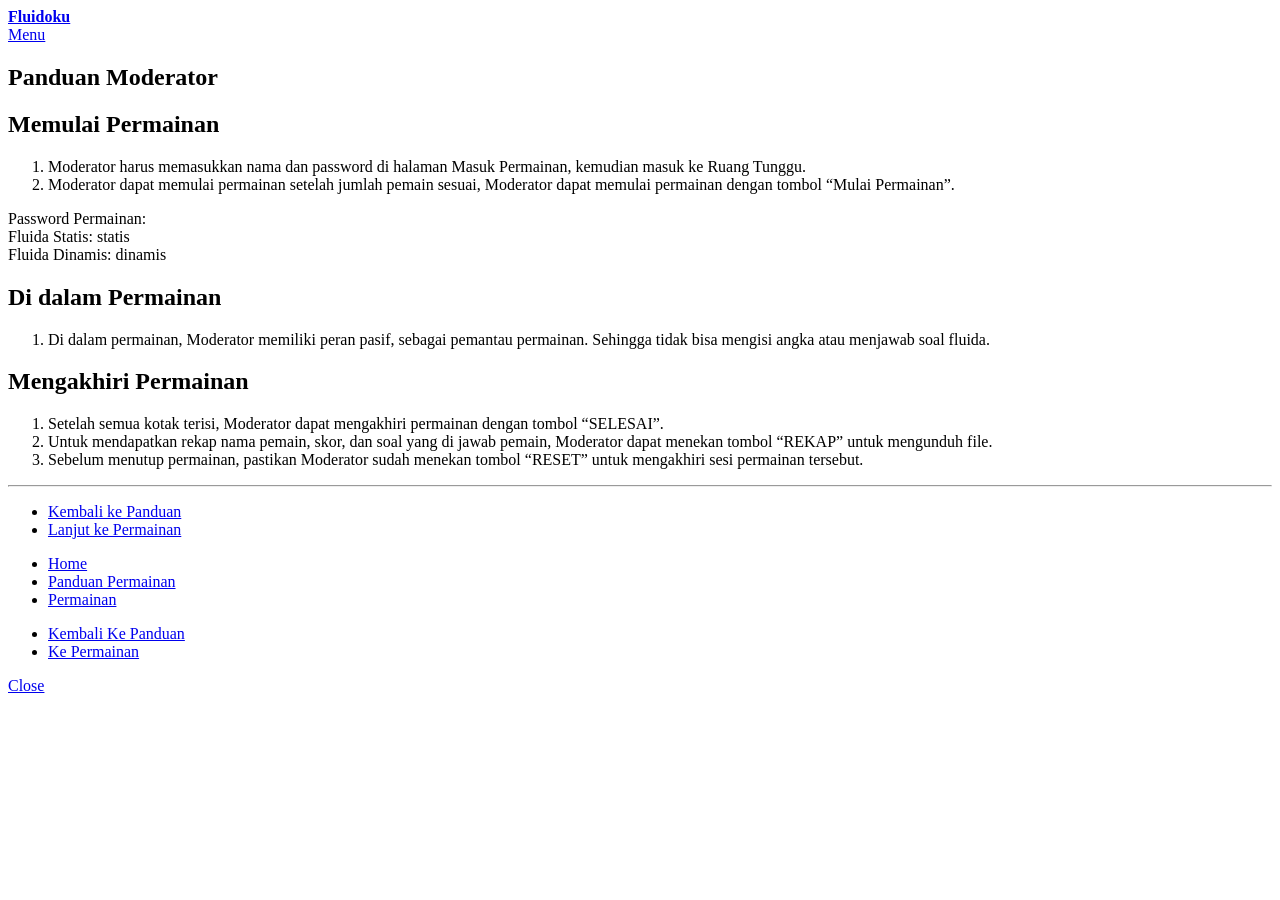
==== commit 7c0a58f9: "Update elements1.html" ====
--- a/elements1.html
+++ b/elements1.html
@@ -28,7 +28,7 @@
 							<li><a href="generic.html">Permainan</a></li>
 						</ul>
 						<ul class="actions stacked">
-							<li><a href="landing.html" class="button primary fit">Kembali Ke Panduan</a></li>
+							<li><a href="landing.html" class="button fit">Kembali Ke Panduan</a></li>
 							<li><a href="generic.html" class="button fit">Ke Permainan</a></li>
 						</ul>
 					</nav>
@@ -48,9 +48,9 @@
 											<h2>Memulai Permainan</h2>
 											<ol>
 												<li>Moderator harus memasukkan nama dan password di halaman Masuk Permainan, kemudian masuk ke Ruang Tunggu.</li>
-												<div class="col-4"><span class="image fit"><img src="images/pic08.jpg" alt="" /></span></div>
+												
 										   	   	<li>Moderator dapat memulai permainan setelah jumlah pemain sesuai, Moderator dapat memulai permainan dengan tombol “Mulai Permainan”.</li>
-												<div class="col-4"><span class="image fit"><img src="images/pic08.jpg" alt="" /></span></div>
+												
 											</ol>
 											<p>Password Permainan:<br/> Fluida Statis: statis<br/>Fluida Dinamis: dinamis<br/>
 											</p>
@@ -68,7 +68,7 @@
 												<li>Setelah semua kotak terisi, Moderator dapat mengakhiri permainan dengan tombol “SELESAI”.</li>
 												<li>Untuk mendapatkan rekap nama pemain, skor, dan soal yang di jawab pemain, Moderator dapat menekan tombol “REKAP” untuk mengunduh file.</li>
 												<li>Sebelum menutup permainan, pastikan Moderator sudah menekan tombol “RESET” untuk mengakhiri sesi permainan tersebut.</li>
-												<div class="col-4"><span class="image fit"><img src="images/pic08.jpg" alt="" /></span></div>
+												
 											</ol>
 										</div>
 									<hr class="major" />
@@ -77,8 +77,8 @@
 										<div class="row">
 											<div class="col-6 col-12-small">
 												<ul class="actions stacked">
-													<li><a href="#" class="button primary small fit">Kembali ke Panduan</a></li>
-													<li><a href="#" class="button primary small fit">Lanjut ke Permainan</a></li>
+													<li><a href="landing.html" class="button primary small">Kembali ke Panduan</a></li>
+													<li><a href="generic.html" class="button primary small">Lanjut ke Permainan</a></li>
 												</ul>
 											</div>
 										</div>
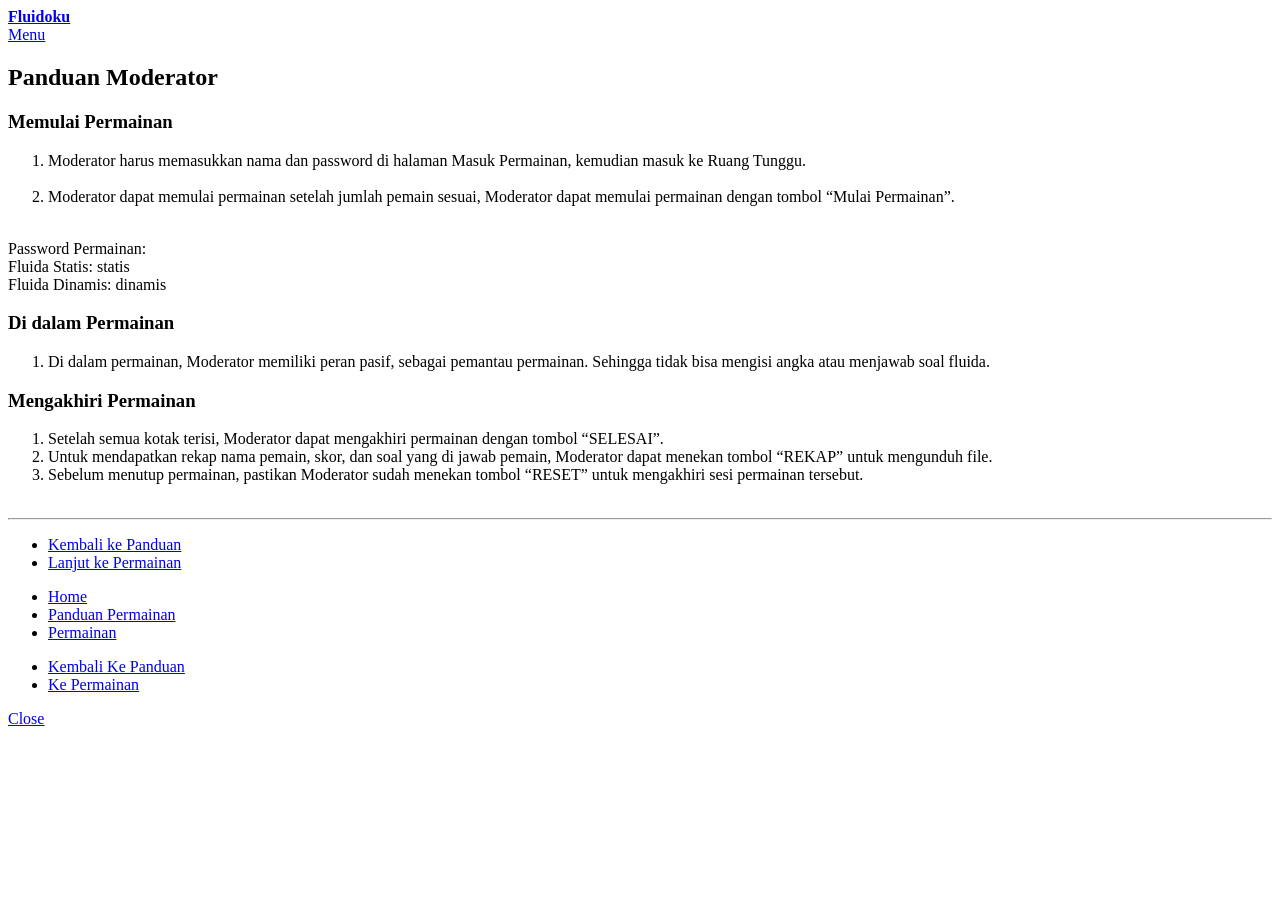
==== commit d39a204a: "Update elements1.html" ====
--- a/elements1.html
+++ b/elements1.html
@@ -44,44 +44,42 @@
 									</header>
 
 									<!-- Content -->
-										<div class="col-4 col-12-medium">
-											<h2>Memulai Permainan</h2>
-											<ol>
-												<li>Moderator harus memasukkan nama dan password di halaman Masuk Permainan, kemudian masuk ke Ruang Tunggu.</li>
-												
-										   	   	<li>Moderator dapat memulai permainan setelah jumlah pemain sesuai, Moderator dapat memulai permainan dengan tombol “Mulai Permainan”.</li>
-												
-											</ol>
-											<p>Password Permainan:<br/> Fluida Statis: statis<br/>Fluida Dinamis: dinamis<br/>
-											</p>
-										</div>
-										<div class="col-4 col-12-medium">
-											<h2>Di dalam Permainan</h2>
-											<ol>
-												<li>Di dalam permainan, Moderator memiliki peran pasif, sebagai pemantau permainan. 
-												Sehingga tidak bisa mengisi angka atau menjawab soal fluida.</li>
-											</ol>
-										</div>
-										<div class="col-4 col-12-medium">
-											<h2>Mengakhiri Permainan</h2>
-											<ol>
-												<li>Setelah semua kotak terisi, Moderator dapat mengakhiri permainan dengan tombol “SELESAI”.</li>
-												<li>Untuk mendapatkan rekap nama pemain, skor, dan soal yang di jawab pemain, Moderator dapat menekan tombol “REKAP” untuk mengunduh file.</li>
-												<li>Sebelum menutup permainan, pastikan Moderator sudah menekan tombol “RESET” untuk mengakhiri sesi permainan tersebut.</li>
-												
-											</ol>
+										<div class="row">
+											<div class="col-4 col-12-medium">
+												<h3>Memulai Permainan</h3>
+												<ol>	
+													<li>Moderator harus memasukkan nama dan password di halaman Masuk Permainan, kemudian masuk ke Ruang Tunggu.</li>
+													<div class="col-4"><span class="image fit"><img src="images/pic08.jpg" alt="" /></span></div>
+										   	   		<li>Moderator dapat memulai permainan setelah jumlah pemain sesuai, Moderator dapat memulai permainan dengan tombol “Mulai Permainan”.</li>
+													<div class="col-4"><span class="image fit"><img src="images/pic08.jpg" alt="" /></span></div>
+												</ol>
+												<p>Password Permainan:<br/> Fluida Statis: statis<br/>Fluida Dinamis: dinamis<br/>
+												</p>
+											</div>
+											<div class="col-4 col-12-medium">
+												<h3>Di dalam Permainan</h3>
+												<ol>
+													<li>Di dalam permainan, Moderator memiliki peran pasif, sebagai pemantau permainan. 
+													Sehingga tidak bisa mengisi angka atau menjawab soal fluida.</li>
+												</ol>
+											</div>
+											<div class="col-4 col-12-medium">
+												<h3>Mengakhiri Permainan</h3>
+												<ol>
+													<li>Setelah semua kotak terisi, Moderator dapat mengakhiri permainan dengan tombol “SELESAI”.</li>
+													<li>Untuk mendapatkan rekap nama pemain, skor, dan soal yang di jawab pemain, Moderator dapat menekan tombol “REKAP” untuk mengunduh file.</li>
+													<li>Sebelum menutup permainan, pastikan Moderator sudah menekan tombol “RESET” untuk mengakhiri sesi permainan tersebut.</li>
+													<div class="col-4"><span class="image fit"><img src="images/pic08.jpg" alt="" /></span></div>
+												</ol>
+											</div>
 										</div>
 									<hr class="major" />
 
 									<!-- Elements -->
-										<div class="row">
-											<div class="col-6 col-12-small">
-												<ul class="actions stacked">
-													<li><a href="landing.html" class="button primary small">Kembali ke Panduan</a></li>
-													<li><a href="generic.html" class="button primary small">Lanjut ke Permainan</a></li>
-												</ul>
-											</div>
-										</div>
+										<ul class="actions small">
+											<li><a href="landing.html" class="button primary small">Kembali ke Panduan</a></li>
+											<li><a href="generic.html" class="button primary small">Lanjut ke Permainan</a></li>
+										</ul>
 			</div>
 
 		<!-- Scripts -->
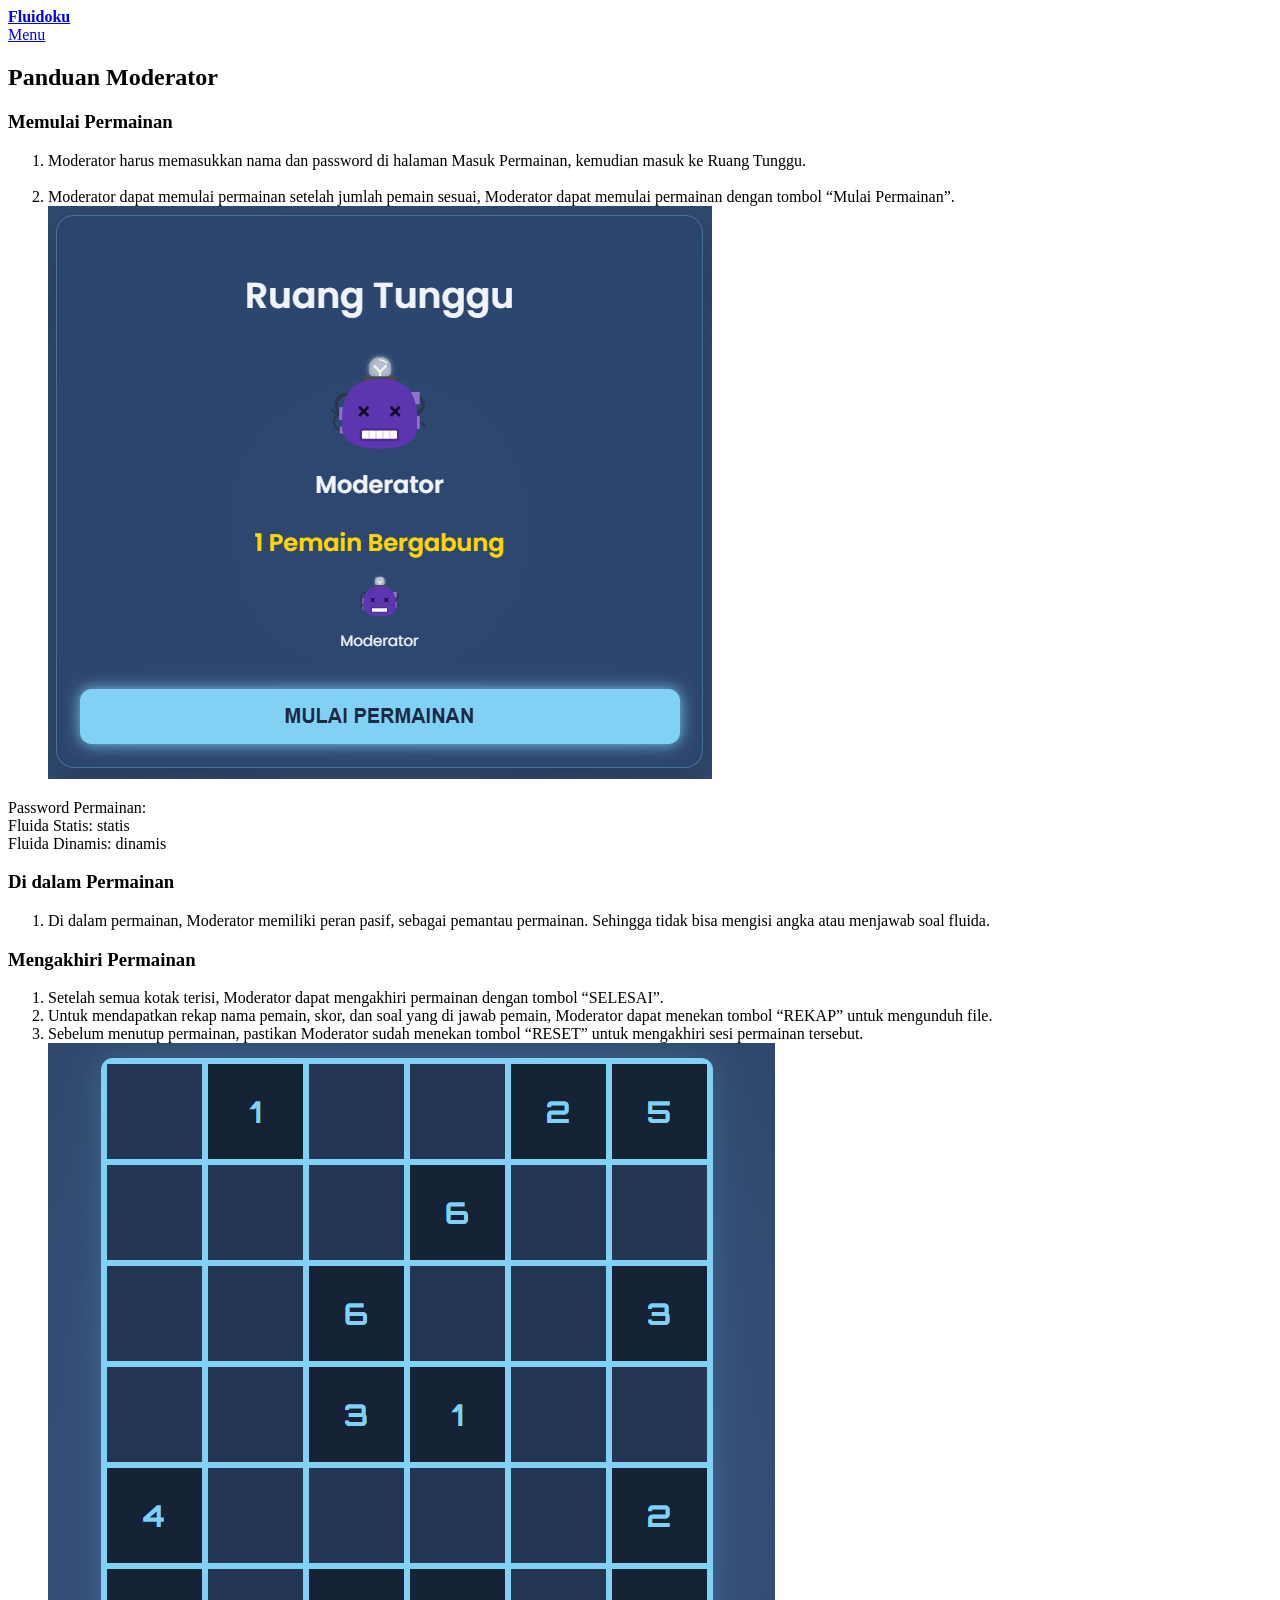
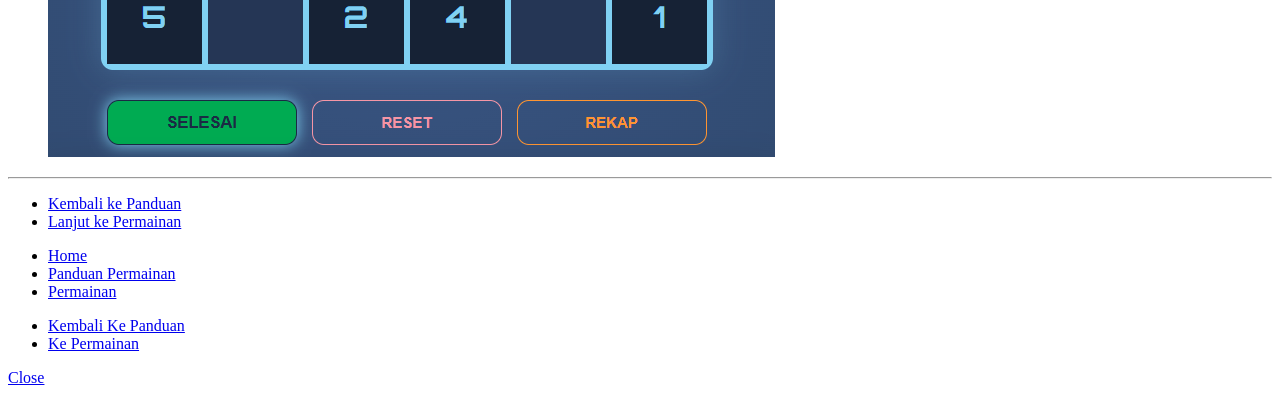
==== commit a924a92c: "Add banner section and update images in elements1.html" ====
--- a/elements1.html
+++ b/elements1.html
@@ -33,25 +33,37 @@
 						</ul>
 					</nav>
 
+				<!-- Banner -->
+				<!-- Note: The "styleN" class below should match that of the header element. -->
+					<section id="banner" class="style2">
+						<div class="inner">
+							<span class="image">
+								<img src="images/banner.png" alt="" />
+							</span>
+							<header class="major">
+								<h1>Panduan Moderator</h1>
+							</header>
+							<div class="content">
+							</div>
+						</div>
+					</section>
+				
 				<!-- Main -->
 					<div id="main" class="alt">
 
 						<!-- One -->
 							<section id="one">
 								<div class="inner">
-									<header class="major">
-										<h1>Panduan Moderator</h1>
-									</header>
-
+									
 									<!-- Content -->
 										<div class="row">
 											<div class="col-4 col-12-medium">
 												<h3>Memulai Permainan</h3>
 												<ol>	
 													<li>Moderator harus memasukkan nama dan password di halaman Masuk Permainan, kemudian masuk ke Ruang Tunggu.</li>
-													<div class="col-4"><span class="image fit"><img src="images/pic08.jpg" alt="" /></span></div>
+													<div class="col-4"><span class="image fit"><img src="images/img home.ong" alt="" /></span></div>
 										   	   		<li>Moderator dapat memulai permainan setelah jumlah pemain sesuai, Moderator dapat memulai permainan dengan tombol “Mulai Permainan”.</li>
-													<div class="col-4"><span class="image fit"><img src="images/pic08.jpg" alt="" /></span></div>
+													<div class="col-4"><span class="image fit"><img src="images/img ruang tunggu.png" alt="" /></span></div>
 												</ol>
 												<p>Password Permainan:<br/> Fluida Statis: statis<br/>Fluida Dinamis: dinamis<br/>
 												</p>
@@ -69,7 +81,7 @@
 													<li>Setelah semua kotak terisi, Moderator dapat mengakhiri permainan dengan tombol “SELESAI”.</li>
 													<li>Untuk mendapatkan rekap nama pemain, skor, dan soal yang di jawab pemain, Moderator dapat menekan tombol “REKAP” untuk mengunduh file.</li>
 													<li>Sebelum menutup permainan, pastikan Moderator sudah menekan tombol “RESET” untuk mengakhiri sesi permainan tersebut.</li>
-													<div class="col-4"><span class="image fit"><img src="images/pic08.jpg" alt="" /></span></div>
+													<div class="col-4"><span class="image fit"><img src="images/img selesai.png" alt="" /></span></div>
 												</ol>
 											</div>
 										</div>
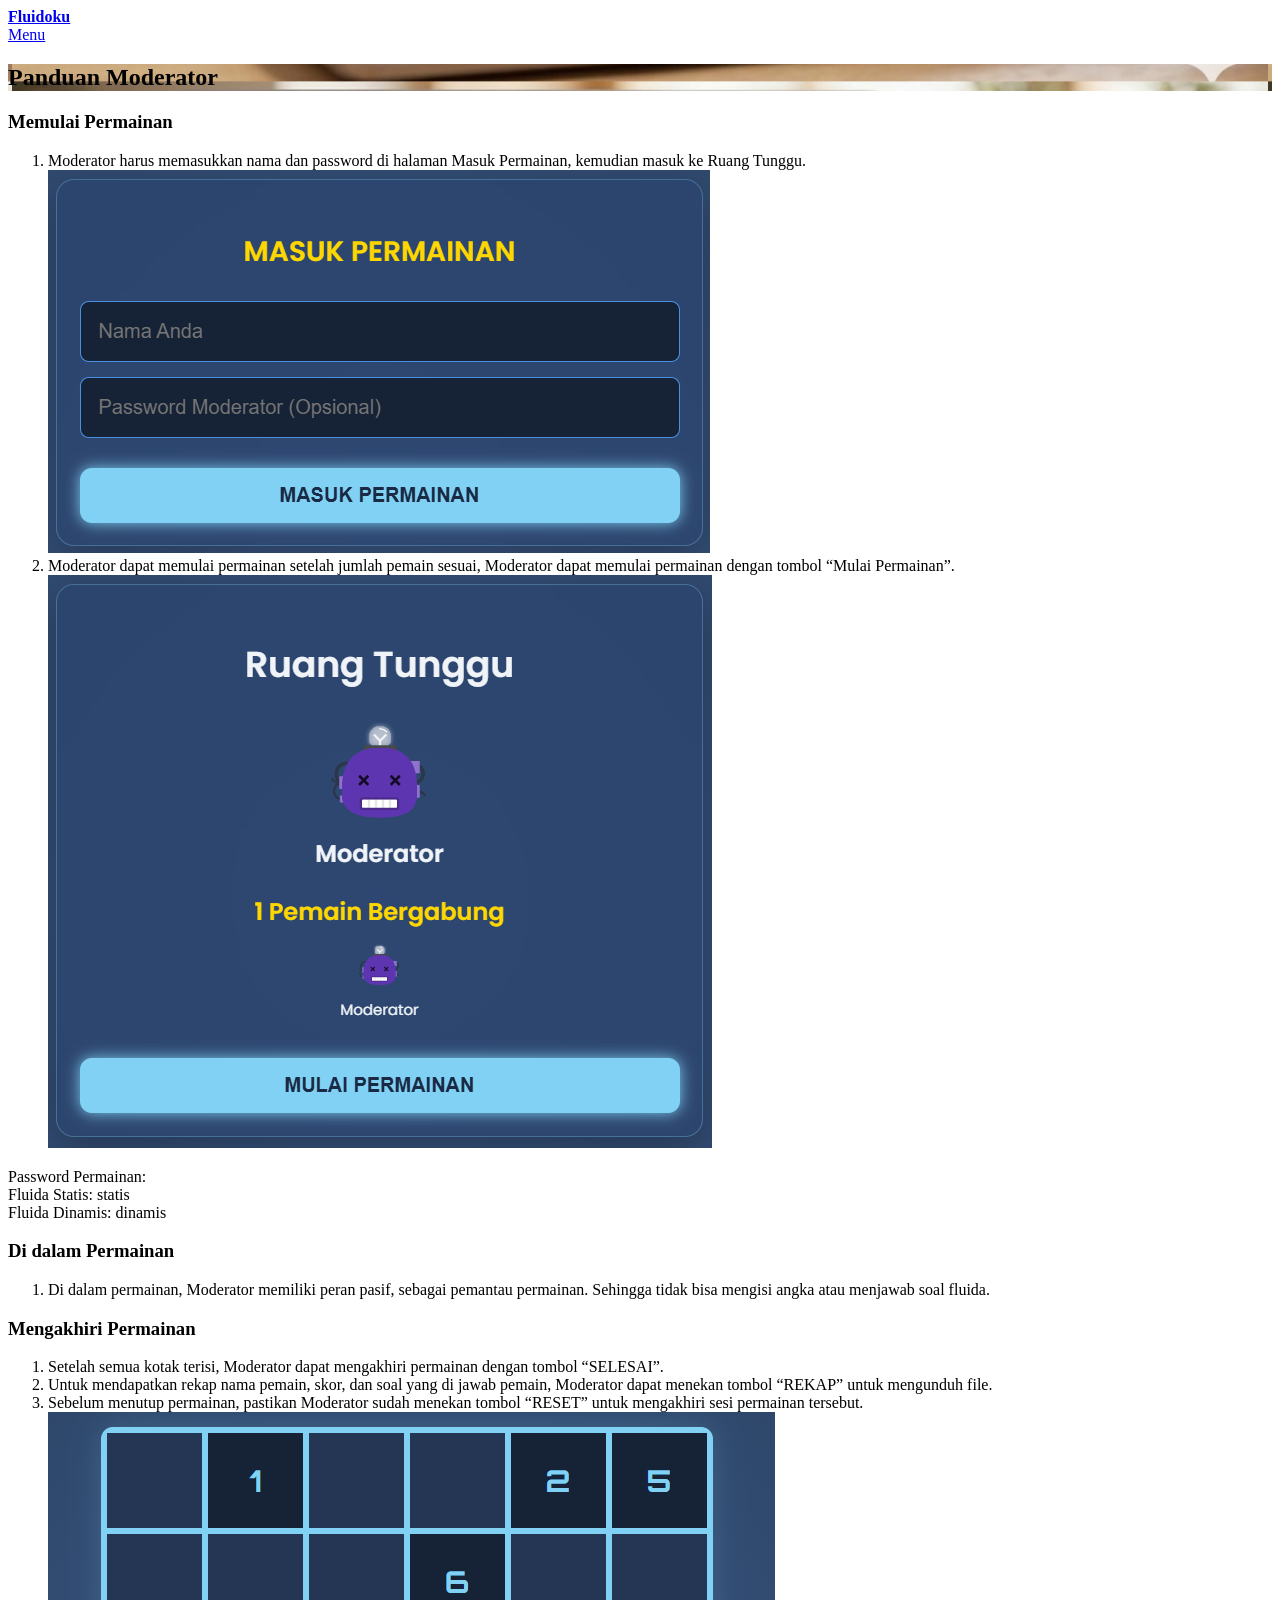
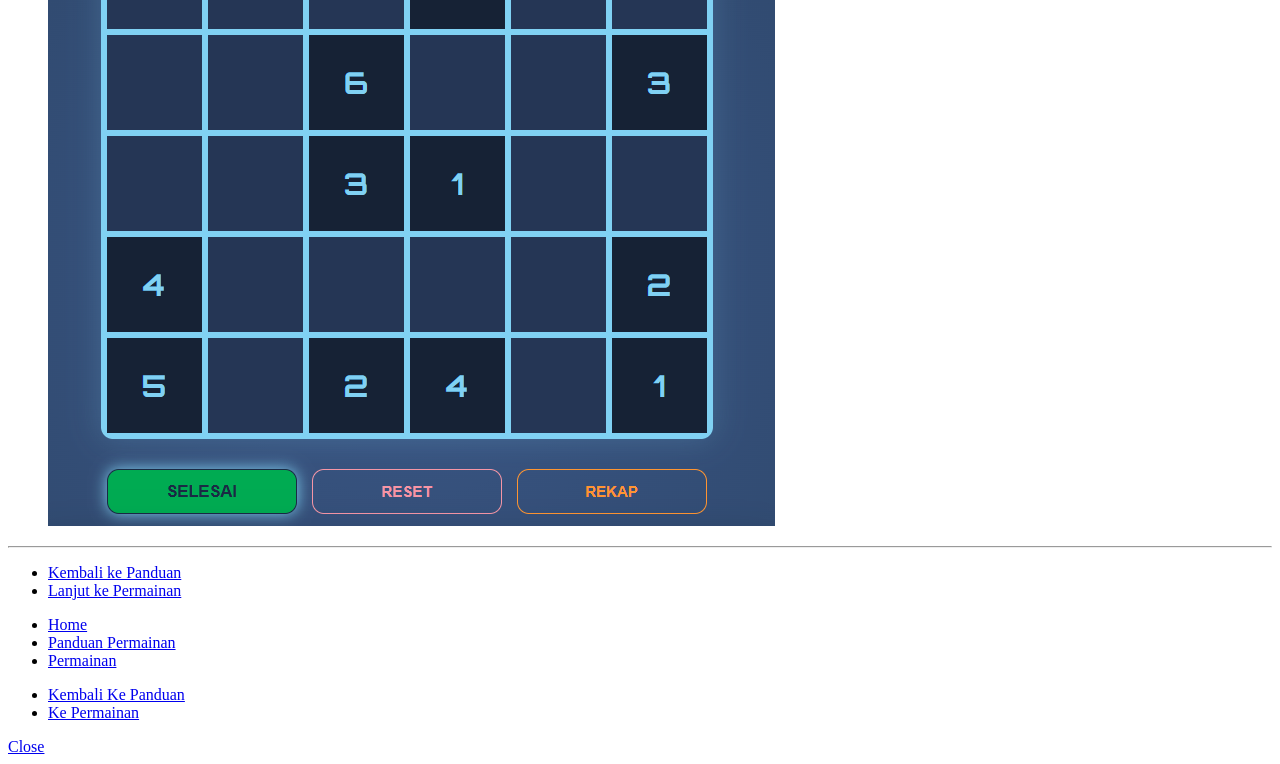
==== commit 8b5a4f5b: "Update image sources in elements1.html" ====
--- a/elements1.html
+++ b/elements1.html
@@ -38,7 +38,7 @@
 					<section id="banner" class="style2">
 						<div class="inner">
 							<span class="image">
-								<img src="images/banner.png" alt="" />
+								<img src="banner.png" alt="" />
 							</span>
 							<header class="major">
 								<h1>Panduan Moderator</h1>
@@ -61,7 +61,7 @@
 												<h3>Memulai Permainan</h3>
 												<ol>	
 													<li>Moderator harus memasukkan nama dan password di halaman Masuk Permainan, kemudian masuk ke Ruang Tunggu.</li>
-													<div class="col-4"><span class="image fit"><img src="images/img home.ong" alt="" /></span></div>
+													<div class="col-4"><span class="image fit"><img src="images/img home.png" alt="" /></span></div>
 										   	   		<li>Moderator dapat memulai permainan setelah jumlah pemain sesuai, Moderator dapat memulai permainan dengan tombol “Mulai Permainan”.</li>
 													<div class="col-4"><span class="image fit"><img src="images/img ruang tunggu.png" alt="" /></span></div>
 												</ol>
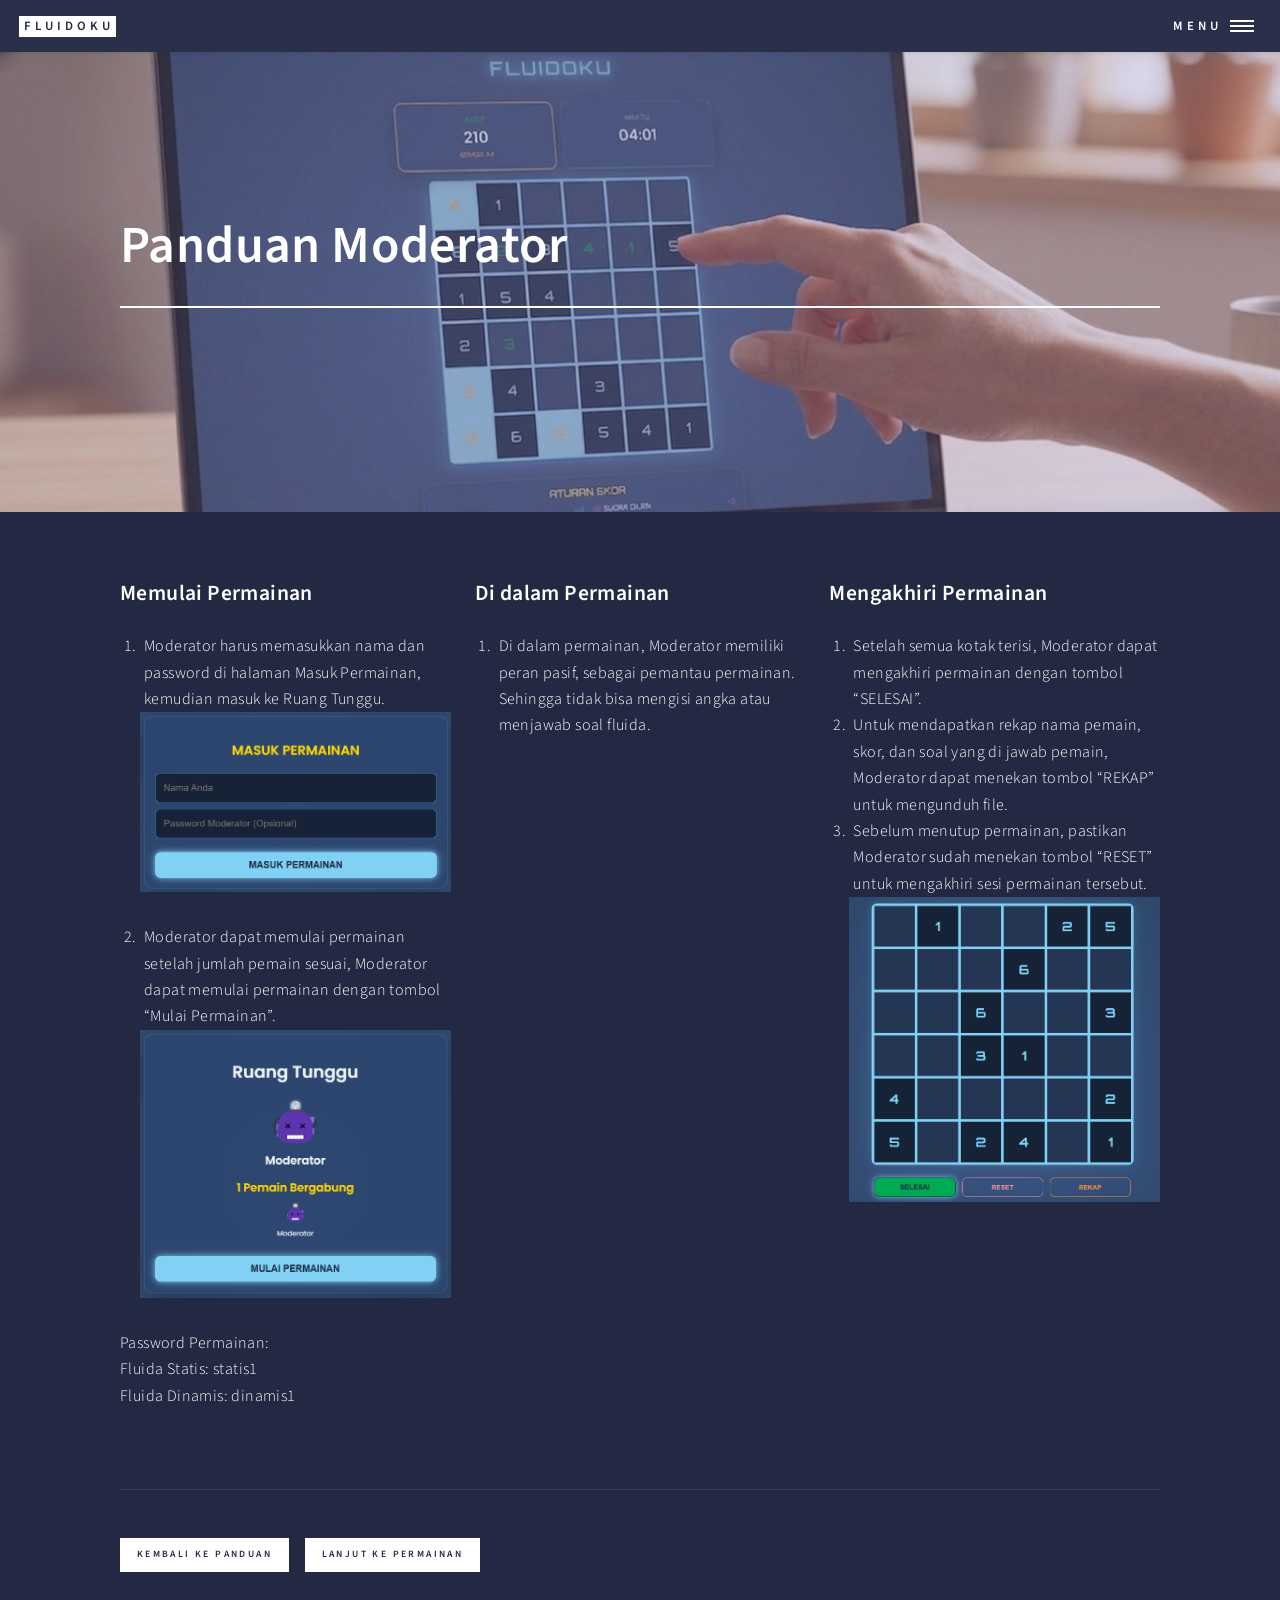
==== commit 4136fc0b: "Update game passwords in elements1.html" ====
--- a/elements1.html
+++ b/elements1.html
@@ -65,7 +65,7 @@
 										   	   		<li>Moderator dapat memulai permainan setelah jumlah pemain sesuai, Moderator dapat memulai permainan dengan tombol “Mulai Permainan”.</li>
 													<div class="col-4"><span class="image fit"><img src="images/img ruang tunggu.png" alt="" /></span></div>
 												</ol>
-												<p>Password Permainan:<br/> Fluida Statis: statis<br/>Fluida Dinamis: dinamis<br/>
+												<p>Password Permainan:<br/> Fluida Statis: statis1<br/>Fluida Dinamis: dinamis1<br/>
 												</p>
 											</div>
 											<div class="col-4 col-12-medium">
--- a/assets/css/main.css
+++ b/assets/css/main.css
@@ -1,3952 +1,3952 @@
-@import url(fontawesome-all.min.css);
-@import url("https://fonts.googleapis.com/css?family=Source+Sans+Pro:300,300italic,600,600italic");
-
+@import url(fontawesome-all.min.css);
+@import url("https://fonts.googleapis.com/css?family=Source+Sans+Pro:300,300italic,600,600italic");
+
 /*
 	Forty by HTML5 UP
 	html5up.net | @ajlkn
 	Free for personal and commercial use under the CCA 3.0 license (html5up.net/license)
-*/
-
-html, body, div, span, applet, object,
-iframe, h1, h2, h3, h4, h5, h6, p, blockquote,
-pre, a, abbr, acronym, address, big, cite,
-code, del, dfn, em, img, ins, kbd, q, s, samp,
-small, strike, strong, sub, sup, tt, var, b,
-u, i, center, dl, dt, dd, ol, ul, li, fieldset,
-form, label, legend, table, caption, tbody,
-tfoot, thead, tr, th, td, article, aside,
-canvas, details, embed, figure, figcaption,
-footer, header, hgroup, menu, nav, output, ruby,
-section, summary, time, mark, audio, video {
-	margin: 0;
-	padding: 0;
-	border: 0;
-	font-size: 100%;
-	font: inherit;
-	vertical-align: baseline;}
-
-article, aside, details, figcaption, figure,
-footer, header, hgroup, menu, nav, section {
-	display: block;}
-
-body {
-	line-height: 1;
-}
-
-ol, ul {
-	list-style: none;
-}
-
-blockquote, q {
-	quotes: none;
-}
-
-	blockquote:before, blockquote:after, q:before, q:after {
-		content: '';
-		content: none;
-	}
-
-table {
-	border-collapse: collapse;
-	border-spacing: 0;
-}
-
-body {
-	-webkit-text-size-adjust: none;
-}
-
-mark {
-	background-color: transparent;
-	color: inherit;
-}
-
-input::-moz-focus-inner {
-	border: 0;
-	padding: 0;
-}
-
-input, select, textarea {
-	-moz-appearance: none;
-	-webkit-appearance: none;
-	-ms-appearance: none;
-	appearance: none;
-}
-
-/* Basic */
-
-	@-ms-viewport {
-		width: device-width;
-	}
-
-	body {
-		-ms-overflow-style: scrollbar;
-	}
-
-	@media screen and (max-width: 480px) {
-
-		html, body {
-			min-width: 320px;
-		}
-
-	}
-
-	html {
-		box-sizing: border-box;
-	}
-
-	*, *:before, *:after {
-		box-sizing: inherit;
-	}
-
-	body {
-		background: #242943;
-	}
-
-		body.is-preload *, body.is-preload *:before, body.is-preload *:after {
-			-moz-animation: none !important;
-			-webkit-animation: none !important;
-			-ms-animation: none !important;
-			animation: none !important;
-			-moz-transition: none !important;
-			-webkit-transition: none !important;
-			-ms-transition: none !important;
-			transition: none !important;
-		}
-
-/* Type */
-
-	body, input, select, textarea {
-		color: #ffffff;
-		font-family: "Source Sans Pro", Helvetica, sans-serif;
-		font-size: 17pt;
-		font-weight: 300;
-		letter-spacing: 0.025em;
-		line-height: 1.65;
-	}
-
-		@media screen and (max-width: 1680px) {
-
-			body, input, select, textarea {
-				font-size: 14pt;
-			}
-
-		}
-
-		@media screen and (max-width: 1280px) {
-
-			body, input, select, textarea {
-				font-size: 12pt;
-			}
-
-		}
-
-		@media screen and (max-width: 360px) {
-
-			body, input, select, textarea {
-				font-size: 11pt;
-			}
-
-		}
-
-	a {
-		-moz-transition: color 0.2s ease-in-out, border-bottom-color 0.2s ease-in-out;
-		-webkit-transition: color 0.2s ease-in-out, border-bottom-color 0.2s ease-in-out;
-		-ms-transition: color 0.2s ease-in-out, border-bottom-color 0.2s ease-in-out;
-		transition: color 0.2s ease-in-out, border-bottom-color 0.2s ease-in-out;
-		border-bottom: dotted 1px;
-		color: inherit;
-		text-decoration: none;
-	}
-
-		a:hover {
-			border-bottom-color: transparent;
-			color: #9bf1ff !important;
-		}
-
-		a:active {
-			color: #53e3fb !important;
-		}
-
-	strong, b {
-		color: #ffffff;
-		font-weight: 600;
-	}
-
-	em, i {
-		font-style: italic;
-	}
-
-	p {
-		margin: 0 0 2em 0;
-	}
-
-	h1, h2, h3, h4, h5, h6 {
-		color: #ffffff;
-		font-weight: 600;
-		line-height: 1.65;
-		margin: 0 0 1em 0;
-	}
-
-		h1 a, h2 a, h3 a, h4 a, h5 a, h6 a {
-			color: inherit;
-			border-bottom: 0;
-		}
-
-	h1 {
-		font-size: 2.5em;
-	}
-
-	h2 {
-		font-size: 1.75em;
-	}
-
-	h3 {
-		font-size: 1.35em;
-	}
-
-	h4 {
-		font-size: 1.1em;
-	}
-
-	h5 {
-		font-size: 0.9em;
-	}
-
-	h6 {
-		font-size: 0.7em;
-	}
-
-	@media screen and (max-width: 736px) {
-
-		h1 {
-			font-size: 2em;
-		}
-
-		h2 {
-			font-size: 1.5em;
-		}
-
-		h3 {
-			font-size: 1.25em;
-		}
-
-	}
-
-	sub {
-		font-size: 0.8em;
-		position: relative;
-		top: 0.5em;
-	}
-
-	sup {
-		font-size: 0.8em;
-		position: relative;
-		top: -0.5em;
-	}
-
-	blockquote {
-		border-left: solid 4px rgba(212, 212, 255, 0.1);
-		font-style: italic;
-		margin: 0 0 2em 0;
-		padding: 0.5em 0 0.5em 2em;
-	}
-
-	code {
-		background: rgba(212, 212, 255, 0.035);
-		font-family: "Courier New", monospace;
-		font-size: 0.9em;
-		margin: 0 0.25em;
-		padding: 0.25em 0.65em;
-	}
-
-	pre {
-		-webkit-overflow-scrolling: touch;
-		font-family: "Courier New", monospace;
-		font-size: 0.9em;
-		margin: 0 0 2em 0;
-	}
-
-		pre code {
-			display: block;
-			line-height: 1.75;
-			padding: 1em 1.5em;
-			overflow-x: auto;
-		}
-
-	hr {
-		border: 0;
-		border-bottom: solid 1px rgba(212, 212, 255, 0.1);
-		margin: 2em 0;
-	}
-
-		hr.major {
-			margin: 3em 0;
-		}
-
-	.align-left {
-		text-align: left;
-	}
-
-	.align-center {
-		text-align: center;
-	}
-
-	.align-right {
-		text-align: right;
-	}
-
-/* Row */
-
-	.row {
-		display: flex;
-		flex-wrap: wrap;
-		box-sizing: border-box;
-		align-items: stretch;
-	}
-
-		.row > * {
-			box-sizing: border-box;
-		}
-
-		.row.gtr-uniform > * > :last-child {
-			margin-bottom: 0;
-		}
-
-		.row.aln-left {
-			justify-content: flex-start;
-		}
-
-		.row.aln-center {
-			justify-content: center;
-		}
-
-		.row.aln-right {
-			justify-content: flex-end;
-		}
-
-		.row.aln-top {
-			align-items: flex-start;
-		}
-
-		.row.aln-middle {
-			align-items: center;
-		}
-
-		.row.aln-bottom {
-			align-items: flex-end;
-		}
-
-		.row > .imp {
-			order: -1;
-		}
-
-		.row > .col-1 {
-			width: 8.33333%;
-		}
-
-		.row > .off-1 {
-			margin-left: 8.33333%;
-		}
-
-		.row > .col-2 {
-			width: 16.66667%;
-		}
-
-		.row > .off-2 {
-			margin-left: 16.66667%;
-		}
-
-		.row > .col-3 {
-			width: 25%;
-		}
-
-		.row > .off-3 {
-			margin-left: 25%;
-		}
-
-		.row > .col-4 {
-			width: 33.33333%;
-		}
-
-		.row > .off-4 {
-			margin-left: 33.33333%;
-		}
-
-		.row > .col-5 {
-			width: 41.66667%;
-		}
-
-		.row > .off-5 {
-			margin-left: 41.66667%;
-		}
-
-		.row > .col-6 {
-			width: 50%;
-		}
-
-		.row > .off-6 {
-			margin-left: 50%;
-		}
-
-		.row > .col-7 {
-			width: 58.33333%;
-		}
-
-		.row > .off-7 {
-			margin-left: 58.33333%;
-		}
-
-		.row > .col-8 {
-			width: 66.66667%;
-		}
-
-		.row > .off-8 {
-			margin-left: 66.66667%;
-		}
-
-		.row > .col-9 {
-			width: 75%;
-		}
-
-		.row > .off-9 {
-			margin-left: 75%;
-		}
-
-		.row > .col-10 {
-			width: 83.33333%;
-		}
-
-		.row > .off-10 {
-			margin-left: 83.33333%;
-		}
-
-		.row > .col-11 {
-			width: 91.66667%;
-		}
-
-		.row > .off-11 {
-			margin-left: 91.66667%;
-		}
-
-		.row > .col-12 {
-			width: 100%;
-		}
-
-		.row > .off-12 {
-			margin-left: 100%;
-		}
-
-		.row.gtr-0 {
-			margin-top: 0;
-			margin-left: 0em;
-		}
-
-			.row.gtr-0 > * {
-				padding: 0 0 0 0em;
-			}
-
-			.row.gtr-0.gtr-uniform {
-				margin-top: 0em;
-			}
-
-				.row.gtr-0.gtr-uniform > * {
-					padding-top: 0em;
-				}
-
-		.row.gtr-25 {
-			margin-top: 0;
-			margin-left: -0.5em;
-		}
-
-			.row.gtr-25 > * {
-				padding: 0 0 0 0.5em;
-			}
-
-			.row.gtr-25.gtr-uniform {
-				margin-top: -0.5em;
-			}
-
-				.row.gtr-25.gtr-uniform > * {
-					padding-top: 0.5em;
-				}
-
-		.row.gtr-50 {
-			margin-top: 0;
-			margin-left: -1em;
-		}
-
-			.row.gtr-50 > * {
-				padding: 0 0 0 1em;
-			}
-
-			.row.gtr-50.gtr-uniform {
-				margin-top: -1em;
-			}
-
-				.row.gtr-50.gtr-uniform > * {
-					padding-top: 1em;
-				}
-
-		.row {
-			margin-top: 0;
-			margin-left: -2em;
-		}
-
-			.row > * {
-				padding: 0 0 0 2em;
-			}
-
-			.row.gtr-uniform {
-				margin-top: -2em;
-			}
-
-				.row.gtr-uniform > * {
-					padding-top: 2em;
-				}
-
-		.row.gtr-150 {
-			margin-top: 0;
-			margin-left: -3em;
-		}
-
-			.row.gtr-150 > * {
-				padding: 0 0 0 3em;
-			}
-
-			.row.gtr-150.gtr-uniform {
-				margin-top: -3em;
-			}
-
-				.row.gtr-150.gtr-uniform > * {
-					padding-top: 3em;
-				}
-
-		.row.gtr-200 {
-			margin-top: 0;
-			margin-left: -4em;
-		}
-
-			.row.gtr-200 > * {
-				padding: 0 0 0 4em;
-			}
-
-			.row.gtr-200.gtr-uniform {
-				margin-top: -4em;
-			}
-
-				.row.gtr-200.gtr-uniform > * {
-					padding-top: 4em;
-				}
-
-		@media screen and (max-width: 1680px) {
-
-			.row {
-				display: flex;
-				flex-wrap: wrap;
-				box-sizing: border-box;
-				align-items: stretch;
-			}
-
-				.row > * {
-					box-sizing: border-box;
-				}
-
-				.row.gtr-uniform > * > :last-child {
-					margin-bottom: 0;
-				}
-
-				.row.aln-left {
-					justify-content: flex-start;
-				}
-
-				.row.aln-center {
-					justify-content: center;
-				}
-
-				.row.aln-right {
-					justify-content: flex-end;
-				}
-
-				.row.aln-top {
-					align-items: flex-start;
-				}
-
-				.row.aln-middle {
-					align-items: center;
-				}
-
-				.row.aln-bottom {
-					align-items: flex-end;
-				}
-
-				.row > .imp-xlarge {
-					order: -1;
-				}
-
-				.row > .col-1-xlarge {
-					width: 8.33333%;
-				}
-
-				.row > .off-1-xlarge {
-					margin-left: 8.33333%;
-				}
-
-				.row > .col-2-xlarge {
-					width: 16.66667%;
-				}
-
-				.row > .off-2-xlarge {
-					margin-left: 16.66667%;
-				}
-
-				.row > .col-3-xlarge {
-					width: 25%;
-				}
-
-				.row > .off-3-xlarge {
-					margin-left: 25%;
-				}
-
-				.row > .col-4-xlarge {
-					width: 33.33333%;
-				}
-
-				.row > .off-4-xlarge {
-					margin-left: 33.33333%;
-				}
-
-				.row > .col-5-xlarge {
-					width: 41.66667%;
-				}
-
-				.row > .off-5-xlarge {
-					margin-left: 41.66667%;
-				}
-
-				.row > .col-6-xlarge {
-					width: 50%;
-				}
-
-				.row > .off-6-xlarge {
-					margin-left: 50%;
-				}
-
-				.row > .col-7-xlarge {
-					width: 58.33333%;
-				}
-
-				.row > .off-7-xlarge {
-					margin-left: 58.33333%;
-				}
-
-				.row > .col-8-xlarge {
-					width: 66.66667%;
-				}
-
-				.row > .off-8-xlarge {
-					margin-left: 66.66667%;
-				}
-
-				.row > .col-9-xlarge {
-					width: 75%;
-				}
-
-				.row > .off-9-xlarge {
-					margin-left: 75%;
-				}
-
-				.row > .col-10-xlarge {
-					width: 83.33333%;
-				}
-
-				.row > .off-10-xlarge {
-					margin-left: 83.33333%;
-				}
-
-				.row > .col-11-xlarge {
-					width: 91.66667%;
-				}
-
-				.row > .off-11-xlarge {
-					margin-left: 91.66667%;
-				}
-
-				.row > .col-12-xlarge {
-					width: 100%;
-				}
-
-				.row > .off-12-xlarge {
-					margin-left: 100%;
-				}
-
-				.row.gtr-0 {
-					margin-top: 0;
-					margin-left: 0em;
-				}
-
-					.row.gtr-0 > * {
-						padding: 0 0 0 0em;
-					}
-
-					.row.gtr-0.gtr-uniform {
-						margin-top: 0em;
-					}
-
-						.row.gtr-0.gtr-uniform > * {
-							padding-top: 0em;
-						}
-
-				.row.gtr-25 {
-					margin-top: 0;
-					margin-left: -0.5em;
-				}
-
-					.row.gtr-25 > * {
-						padding: 0 0 0 0.5em;
-					}
-
-					.row.gtr-25.gtr-uniform {
-						margin-top: -0.5em;
-					}
-
-						.row.gtr-25.gtr-uniform > * {
-							padding-top: 0.5em;
-						}
-
-				.row.gtr-50 {
-					margin-top: 0;
-					margin-left: -1em;
-				}
-
-					.row.gtr-50 > * {
-						padding: 0 0 0 1em;
-					}
-
-					.row.gtr-50.gtr-uniform {
-						margin-top: -1em;
-					}
-
-						.row.gtr-50.gtr-uniform > * {
-							padding-top: 1em;
-						}
-
-				.row {
-					margin-top: 0;
-					margin-left: -2em;
-				}
-
-					.row > * {
-						padding: 0 0 0 2em;
-					}
-
-					.row.gtr-uniform {
-						margin-top: -2em;
-					}
-
-						.row.gtr-uniform > * {
-							padding-top: 2em;
-						}
-
-				.row.gtr-150 {
-					margin-top: 0;
-					margin-left: -3em;
-				}
-
-					.row.gtr-150 > * {
-						padding: 0 0 0 3em;
-					}
-
-					.row.gtr-150.gtr-uniform {
-						margin-top: -3em;
-					}
-
-						.row.gtr-150.gtr-uniform > * {
-							padding-top: 3em;
-						}
-
-				.row.gtr-200 {
-					margin-top: 0;
-					margin-left: -4em;
-				}
-
-					.row.gtr-200 > * {
-						padding: 0 0 0 4em;
-					}
-
-					.row.gtr-200.gtr-uniform {
-						margin-top: -4em;
-					}
-
-						.row.gtr-200.gtr-uniform > * {
-							padding-top: 4em;
-						}
-
-		}
-
-		@media screen and (max-width: 1280px) {
-
-			.row {
-				display: flex;
-				flex-wrap: wrap;
-				box-sizing: border-box;
-				align-items: stretch;
-			}
-
-				.row > * {
-					box-sizing: border-box;
-				}
-
-				.row.gtr-uniform > * > :last-child {
-					margin-bottom: 0;
-				}
-
-				.row.aln-left {
-					justify-content: flex-start;
-				}
-
-				.row.aln-center {
-					justify-content: center;
-				}
-
-				.row.aln-right {
-					justify-content: flex-end;
-				}
-
-				.row.aln-top {
-					align-items: flex-start;
-				}
-
-				.row.aln-middle {
-					align-items: center;
-				}
-
-				.row.aln-bottom {
-					align-items: flex-end;
-				}
-
-				.row > .imp-large {
-					order: -1;
-				}
-
-				.row > .col-1-large {
-					width: 8.33333%;
-				}
-
-				.row > .off-1-large {
-					margin-left: 8.33333%;
-				}
-
-				.row > .col-2-large {
-					width: 16.66667%;
-				}
-
-				.row > .off-2-large {
-					margin-left: 16.66667%;
-				}
-
-				.row > .col-3-large {
-					width: 25%;
-				}
-
-				.row > .off-3-large {
-					margin-left: 25%;
-				}
-
-				.row > .col-4-large {
-					width: 33.33333%;
-				}
-
-				.row > .off-4-large {
-					margin-left: 33.33333%;
-				}
-
-				.row > .col-5-large {
-					width: 41.66667%;
-				}
-
-				.row > .off-5-large {
-					margin-left: 41.66667%;
-				}
-
-				.row > .col-6-large {
-					width: 50%;
-				}
-
-				.row > .off-6-large {
-					margin-left: 50%;
-				}
-
-				.row > .col-7-large {
-					width: 58.33333%;
-				}
-
-				.row > .off-7-large {
-					margin-left: 58.33333%;
-				}
-
-				.row > .col-8-large {
-					width: 66.66667%;
-				}
-
-				.row > .off-8-large {
-					margin-left: 66.66667%;
-				}
-
-				.row > .col-9-large {
-					width: 75%;
-				}
-
-				.row > .off-9-large {
-					margin-left: 75%;
-				}
-
-				.row > .col-10-large {
-					width: 83.33333%;
-				}
-
-				.row > .off-10-large {
-					margin-left: 83.33333%;
-				}
-
-				.row > .col-11-large {
-					width: 91.66667%;
-				}
-
-				.row > .off-11-large {
-					margin-left: 91.66667%;
-				}
-
-				.row > .col-12-large {
-					width: 100%;
-				}
-
-				.row > .off-12-large {
-					margin-left: 100%;
-				}
-
-				.row.gtr-0 {
-					margin-top: 0;
-					margin-left: 0em;
-				}
-
-					.row.gtr-0 > * {
-						padding: 0 0 0 0em;
-					}
-
-					.row.gtr-0.gtr-uniform {
-						margin-top: 0em;
-					}
-
-						.row.gtr-0.gtr-uniform > * {
-							padding-top: 0em;
-						}
-
-				.row.gtr-25 {
-					margin-top: 0;
-					margin-left: -0.375em;
-				}
-
-					.row.gtr-25 > * {
-						padding: 0 0 0 0.375em;
-					}
-
-					.row.gtr-25.gtr-uniform {
-						margin-top: -0.375em;
-					}
-
-						.row.gtr-25.gtr-uniform > * {
-							padding-top: 0.375em;
-						}
-
-				.row.gtr-50 {
-					margin-top: 0;
-					margin-left: -0.75em;
-				}
-
-					.row.gtr-50 > * {
-						padding: 0 0 0 0.75em;
-					}
-
-					.row.gtr-50.gtr-uniform {
-						margin-top: -0.75em;
-					}
-
-						.row.gtr-50.gtr-uniform > * {
-							padding-top: 0.75em;
-						}
-
-				.row {
-					margin-top: 0;
-					margin-left: -1.5em;
-				}
-
-					.row > * {
-						padding: 0 0 0 1.5em;
-					}
-
-					.row.gtr-uniform {
-						margin-top: -1.5em;
-					}
-
-						.row.gtr-uniform > * {
-							padding-top: 1.5em;
-						}
-
-				.row.gtr-150 {
-					margin-top: 0;
-					margin-left: -2.25em;
-				}
-
-					.row.gtr-150 > * {
-						padding: 0 0 0 2.25em;
-					}
-
-					.row.gtr-150.gtr-uniform {
-						margin-top: -2.25em;
-					}
-
-						.row.gtr-150.gtr-uniform > * {
-							padding-top: 2.25em;
-						}
-
-				.row.gtr-200 {
-					margin-top: 0;
-					margin-left: -3em;
-				}
-
-					.row.gtr-200 > * {
-						padding: 0 0 0 3em;
-					}
-
-					.row.gtr-200.gtr-uniform {
-						margin-top: -3em;
-					}
-
-						.row.gtr-200.gtr-uniform > * {
-							padding-top: 3em;
-						}
-
-		}
-
-		@media screen and (max-width: 980px) {
-
-			.row {
-				display: flex;
-				flex-wrap: wrap;
-				box-sizing: border-box;
-				align-items: stretch;
-			}
-
-				.row > * {
-					box-sizing: border-box;
-				}
-
-				.row.gtr-uniform > * > :last-child {
-					margin-bottom: 0;
-				}
-
-				.row.aln-left {
-					justify-content: flex-start;
-				}
-
-				.row.aln-center {
-					justify-content: center;
-				}
-
-				.row.aln-right {
-					justify-content: flex-end;
-				}
-
-				.row.aln-top {
-					align-items: flex-start;
-				}
-
-				.row.aln-middle {
-					align-items: center;
-				}
-
-				.row.aln-bottom {
-					align-items: flex-end;
-				}
-
-				.row > .imp-medium {
-					order: -1;
-				}
-
-				.row > .col-1-medium {
-					width: 8.33333%;
-				}
-
-				.row > .off-1-medium {
-					margin-left: 8.33333%;
-				}
-
-				.row > .col-2-medium {
-					width: 16.66667%;
-				}
-
-				.row > .off-2-medium {
-					margin-left: 16.66667%;
-				}
-
-				.row > .col-3-medium {
-					width: 25%;
-				}
-
-				.row > .off-3-medium {
-					margin-left: 25%;
-				}
-
-				.row > .col-4-medium {
-					width: 33.33333%;
-				}
-
-				.row > .off-4-medium {
-					margin-left: 33.33333%;
-				}
-
-				.row > .col-5-medium {
-					width: 41.66667%;
-				}
-
-				.row > .off-5-medium {
-					margin-left: 41.66667%;
-				}
-
-				.row > .col-6-medium {
-					width: 50%;
-				}
-
-				.row > .off-6-medium {
-					margin-left: 50%;
-				}
-
-				.row > .col-7-medium {
-					width: 58.33333%;
-				}
-
-				.row > .off-7-medium {
-					margin-left: 58.33333%;
-				}
-
-				.row > .col-8-medium {
-					width: 66.66667%;
-				}
-
-				.row > .off-8-medium {
-					margin-left: 66.66667%;
-				}
-
-				.row > .col-9-medium {
-					width: 75%;
-				}
-
-				.row > .off-9-medium {
-					margin-left: 75%;
-				}
-
-				.row > .col-10-medium {
-					width: 83.33333%;
-				}
-
-				.row > .off-10-medium {
-					margin-left: 83.33333%;
-				}
-
-				.row > .col-11-medium {
-					width: 91.66667%;
-				}
-
-				.row > .off-11-medium {
-					margin-left: 91.66667%;
-				}
-
-				.row > .col-12-medium {
-					width: 100%;
-				}
-
-				.row > .off-12-medium {
-					margin-left: 100%;
-				}
-
-				.row.gtr-0 {
-					margin-top: 0;
-					margin-left: 0em;
-				}
-
-					.row.gtr-0 > * {
-						padding: 0 0 0 0em;
-					}
-
-					.row.gtr-0.gtr-uniform {
-						margin-top: 0em;
-					}
-
-						.row.gtr-0.gtr-uniform > * {
-							padding-top: 0em;
-						}
-
-				.row.gtr-25 {
-					margin-top: 0;
-					margin-left: -0.375em;
-				}
-
-					.row.gtr-25 > * {
-						padding: 0 0 0 0.375em;
-					}
-
-					.row.gtr-25.gtr-uniform {
-						margin-top: -0.375em;
-					}
-
-						.row.gtr-25.gtr-uniform > * {
-							padding-top: 0.375em;
-						}
-
-				.row.gtr-50 {
-					margin-top: 0;
-					margin-left: -0.75em;
-				}
-
-					.row.gtr-50 > * {
-						padding: 0 0 0 0.75em;
-					}
-
-					.row.gtr-50.gtr-uniform {
-						margin-top: -0.75em;
-					}
-
-						.row.gtr-50.gtr-uniform > * {
-							padding-top: 0.75em;
-						}
-
-				.row {
-					margin-top: 0;
-					margin-left: -1.5em;
-				}
-
-					.row > * {
-						padding: 0 0 0 1.5em;
-					}
-
-					.row.gtr-uniform {
-						margin-top: -1.5em;
-					}
-
-						.row.gtr-uniform > * {
-							padding-top: 1.5em;
-						}
-
-				.row.gtr-150 {
-					margin-top: 0;
-					margin-left: -2.25em;
-				}
-
-					.row.gtr-150 > * {
-						padding: 0 0 0 2.25em;
-					}
-
-					.row.gtr-150.gtr-uniform {
-						margin-top: -2.25em;
-					}
-
-						.row.gtr-150.gtr-uniform > * {
-							padding-top: 2.25em;
-						}
-
-				.row.gtr-200 {
-					margin-top: 0;
-					margin-left: -3em;
-				}
-
-					.row.gtr-200 > * {
-						padding: 0 0 0 3em;
-					}
-
-					.row.gtr-200.gtr-uniform {
-						margin-top: -3em;
-					}
-
-						.row.gtr-200.gtr-uniform > * {
-							padding-top: 3em;
-						}
-
-		}
-
-		@media screen and (max-width: 736px) {
-
-			.row {
-				display: flex;
-				flex-wrap: wrap;
-				box-sizing: border-box;
-				align-items: stretch;
-			}
-
-				.row > * {
-					box-sizing: border-box;
-				}
-
-				.row.gtr-uniform > * > :last-child {
-					margin-bottom: 0;
-				}
-
-				.row.aln-left {
-					justify-content: flex-start;
-				}
-
-				.row.aln-center {
-					justify-content: center;
-				}
-
-				.row.aln-right {
-					justify-content: flex-end;
-				}
-
-				.row.aln-top {
-					align-items: flex-start;
-				}
-
-				.row.aln-middle {
-					align-items: center;
-				}
-
-				.row.aln-bottom {
-					align-items: flex-end;
-				}
-
-				.row > .imp-small {
-					order: -1;
-				}
-
-				.row > .col-1-small {
-					width: 8.33333%;
-				}
-
-				.row > .off-1-small {
-					margin-left: 8.33333%;
-				}
-
-				.row > .col-2-small {
-					width: 16.66667%;
-				}
-
-				.row > .off-2-small {
-					margin-left: 16.66667%;
-				}
-
-				.row > .col-3-small {
-					width: 25%;
-				}
-
-				.row > .off-3-small {
-					margin-left: 25%;
-				}
-
-				.row > .col-4-small {
-					width: 33.33333%;
-				}
-
-				.row > .off-4-small {
-					margin-left: 33.33333%;
-				}
-
-				.row > .col-5-small {
-					width: 41.66667%;
-				}
-
-				.row > .off-5-small {
-					margin-left: 41.66667%;
-				}
-
-				.row > .col-6-small {
-					width: 50%;
-				}
-
-				.row > .off-6-small {
-					margin-left: 50%;
-				}
-
-				.row > .col-7-small {
-					width: 58.33333%;
-				}
-
-				.row > .off-7-small {
-					margin-left: 58.33333%;
-				}
-
-				.row > .col-8-small {
-					width: 66.66667%;
-				}
-
-				.row > .off-8-small {
-					margin-left: 66.66667%;
-				}
-
-				.row > .col-9-small {
-					width: 75%;
-				}
-
-				.row > .off-9-small {
-					margin-left: 75%;
-				}
-
-				.row > .col-10-small {
-					width: 83.33333%;
-				}
-
-				.row > .off-10-small {
-					margin-left: 83.33333%;
-				}
-
-				.row > .col-11-small {
-					width: 91.66667%;
-				}
-
-				.row > .off-11-small {
-					margin-left: 91.66667%;
-				}
-
-				.row > .col-12-small {
-					width: 100%;
-				}
-
-				.row > .off-12-small {
-					margin-left: 100%;
-				}
-
-				.row.gtr-0 {
-					margin-top: 0;
-					margin-left: 0em;
-				}
-
-					.row.gtr-0 > * {
-						padding: 0 0 0 0em;
-					}
-
-					.row.gtr-0.gtr-uniform {
-						margin-top: 0em;
-					}
-
-						.row.gtr-0.gtr-uniform > * {
-							padding-top: 0em;
-						}
-
-				.row.gtr-25 {
-					margin-top: 0;
-					margin-left: -0.3125em;
-				}
-
-					.row.gtr-25 > * {
-						padding: 0 0 0 0.3125em;
-					}
-
-					.row.gtr-25.gtr-uniform {
-						margin-top: -0.3125em;
-					}
-
-						.row.gtr-25.gtr-uniform > * {
-							padding-top: 0.3125em;
-						}
-
-				.row.gtr-50 {
-					margin-top: 0;
-					margin-left: -0.625em;
-				}
-
-					.row.gtr-50 > * {
-						padding: 0 0 0 0.625em;
-					}
-
-					.row.gtr-50.gtr-uniform {
-						margin-top: -0.625em;
-					}
-
-						.row.gtr-50.gtr-uniform > * {
-							padding-top: 0.625em;
-						}
-
-				.row {
-					margin-top: 0;
-					margin-left: -1.25em;
-				}
-
-					.row > * {
-						padding: 0 0 0 1.25em;
-					}
-
-					.row.gtr-uniform {
-						margin-top: -1.25em;
-					}
-
-						.row.gtr-uniform > * {
-							padding-top: 1.25em;
-						}
-
-				.row.gtr-150 {
-					margin-top: 0;
-					margin-left: -1.875em;
-				}
-
-					.row.gtr-150 > * {
-						padding: 0 0 0 1.875em;
-					}
-
-					.row.gtr-150.gtr-uniform {
-						margin-top: -1.875em;
-					}
-
-						.row.gtr-150.gtr-uniform > * {
-							padding-top: 1.875em;
-						}
-
-				.row.gtr-200 {
-					margin-top: 0;
-					margin-left: -2.5em;
-				}
-
-					.row.gtr-200 > * {
-						padding: 0 0 0 2.5em;
-					}
-
-					.row.gtr-200.gtr-uniform {
-						margin-top: -2.5em;
-					}
-
-						.row.gtr-200.gtr-uniform > * {
-							padding-top: 2.5em;
-						}
-
-		}
-
-		@media screen and (max-width: 480px) {
-
-			.row {
-				display: flex;
-				flex-wrap: wrap;
-				box-sizing: border-box;
-				align-items: stretch;
-			}
-
-				.row > * {
-					box-sizing: border-box;
-				}
-
-				.row.gtr-uniform > * > :last-child {
-					margin-bottom: 0;
-				}
-
-				.row.aln-left {
-					justify-content: flex-start;
-				}
-
-				.row.aln-center {
-					justify-content: center;
-				}
-
-				.row.aln-right {
-					justify-content: flex-end;
-				}
-
-				.row.aln-top {
-					align-items: flex-start;
-				}
-
-				.row.aln-middle {
-					align-items: center;
-				}
-
-				.row.aln-bottom {
-					align-items: flex-end;
-				}
-
-				.row > .imp-xsmall {
-					order: -1;
-				}
-
-				.row > .col-1-xsmall {
-					width: 8.33333%;
-				}
-
-				.row > .off-1-xsmall {
-					margin-left: 8.33333%;
-				}
-
-				.row > .col-2-xsmall {
-					width: 16.66667%;
-				}
-
-				.row > .off-2-xsmall {
-					margin-left: 16.66667%;
-				}
-
-				.row > .col-3-xsmall {
-					width: 25%;
-				}
-
-				.row > .off-3-xsmall {
-					margin-left: 25%;
-				}
-
-				.row > .col-4-xsmall {
-					width: 33.33333%;
-				}
-
-				.row > .off-4-xsmall {
-					margin-left: 33.33333%;
-				}
-
-				.row > .col-5-xsmall {
-					width: 41.66667%;
-				}
-
-				.row > .off-5-xsmall {
-					margin-left: 41.66667%;
-				}
-
-				.row > .col-6-xsmall {
-					width: 50%;
-				}
-
-				.row > .off-6-xsmall {
-					margin-left: 50%;
-				}
-
-				.row > .col-7-xsmall {
-					width: 58.33333%;
-				}
-
-				.row > .off-7-xsmall {
-					margin-left: 58.33333%;
-				}
-
-				.row > .col-8-xsmall {
-					width: 66.66667%;
-				}
-
-				.row > .off-8-xsmall {
-					margin-left: 66.66667%;
-				}
-
-				.row > .col-9-xsmall {
-					width: 75%;
-				}
-
-				.row > .off-9-xsmall {
-					margin-left: 75%;
-				}
-
-				.row > .col-10-xsmall {
-					width: 83.33333%;
-				}
-
-				.row > .off-10-xsmall {
-					margin-left: 83.33333%;
-				}
-
-				.row > .col-11-xsmall {
-					width: 91.66667%;
-				}
-
-				.row > .off-11-xsmall {
-					margin-left: 91.66667%;
-				}
-
-				.row > .col-12-xsmall {
-					width: 100%;
-				}
-
-				.row > .off-12-xsmall {
-					margin-left: 100%;
-				}
-
-				.row.gtr-0 {
-					margin-top: 0;
-					margin-left: 0em;
-				}
-
-					.row.gtr-0 > * {
-						padding: 0 0 0 0em;
-					}
-
-					.row.gtr-0.gtr-uniform {
-						margin-top: 0em;
-					}
-
-						.row.gtr-0.gtr-uniform > * {
-							padding-top: 0em;
-						}
-
-				.row.gtr-25 {
-					margin-top: 0;
-					margin-left: -0.3125em;
-				}
-
-					.row.gtr-25 > * {
-						padding: 0 0 0 0.3125em;
-					}
-
-					.row.gtr-25.gtr-uniform {
-						margin-top: -0.3125em;
-					}
-
-						.row.gtr-25.gtr-uniform > * {
-							padding-top: 0.3125em;
-						}
-
-				.row.gtr-50 {
-					margin-top: 0;
-					margin-left: -0.625em;
-				}
-
-					.row.gtr-50 > * {
-						padding: 0 0 0 0.625em;
-					}
-
-					.row.gtr-50.gtr-uniform {
-						margin-top: -0.625em;
-					}
-
-						.row.gtr-50.gtr-uniform > * {
-							padding-top: 0.625em;
-						}
-
-				.row {
-					margin-top: 0;
-					margin-left: -1.25em;
-				}
-
-					.row > * {
-						padding: 0 0 0 1.25em;
-					}
-
-					.row.gtr-uniform {
-						margin-top: -1.25em;
-					}
-
-						.row.gtr-uniform > * {
-							padding-top: 1.25em;
-						}
-
-				.row.gtr-150 {
-					margin-top: 0;
-					margin-left: -1.875em;
-				}
-
-					.row.gtr-150 > * {
-						padding: 0 0 0 1.875em;
-					}
-
-					.row.gtr-150.gtr-uniform {
-						margin-top: -1.875em;
-					}
-
-						.row.gtr-150.gtr-uniform > * {
-							padding-top: 1.875em;
-						}
-
-				.row.gtr-200 {
-					margin-top: 0;
-					margin-left: -2.5em;
-				}
-
-					.row.gtr-200 > * {
-						padding: 0 0 0 2.5em;
-					}
-
-					.row.gtr-200.gtr-uniform {
-						margin-top: -2.5em;
-					}
-
-						.row.gtr-200.gtr-uniform > * {
-							padding-top: 2.5em;
-						}
-
-		}
-
-/* Section/Article */
-
-	section.special, article.special {
-		text-align: center;
-	}
-
-	header.major {
-		width: -moz-max-content;
-		width: -webkit-max-content;
-		width: -ms-max-content;
-		width: max-content;
-		margin-bottom: 2em;
-	}
-
-		header.major > :first-child {
-			margin-bottom: 0;
-			width: calc(100% + 0.5em);
-		}
-
-			header.major > :first-child:after {
-				content: '';
-				background-color: #ffffff;
-				display: block;
-				height: 2px;
-				margin: 0.325em 0 0.5em 0;
-				width: 100%;
-			}
-
-		header.major > p {
-			font-size: 0.7em;
-			font-weight: 600;
-			letter-spacing: 0.25em;
-			margin-bottom: 0;
-			text-transform: uppercase;
-		}
-
-		body.is-ie header.major > :first-child:after {
-			max-width: 9em;
-		}
-
-		body.is-ie header.major > h1:after {
-			max-width: 100% !important;
-		}
-
-	@media screen and (max-width: 736px) {
-
-		header.major > p br {
-			display: none;
-		}
-
-	}
-
-/* Form */
-
-	form {
-		margin: 0 0 2em 0;
-	}
-
-		form > :last-child {
-			margin-bottom: 0;
-		}
-
-		form > .fields {
-			display: -moz-flex;
-			display: -webkit-flex;
-			display: -ms-flex;
-			display: flex;
-			-moz-flex-wrap: wrap;
-			-webkit-flex-wrap: wrap;
-			-ms-flex-wrap: wrap;
-			flex-wrap: wrap;
-			width: calc(100% + 3em);
-			margin: -1.5em 0 2em -1.5em;
-		}
-
-			form > .fields > .field {
-				-moz-flex-grow: 0;
-				-webkit-flex-grow: 0;
-				-ms-flex-grow: 0;
-				flex-grow: 0;
-				-moz-flex-shrink: 0;
-				-webkit-flex-shrink: 0;
-				-ms-flex-shrink: 0;
-				flex-shrink: 0;
-				padding: 1.5em 0 0 1.5em;
-				width: calc(100% - 1.5em);
-			}
-
-				form > .fields > .field.half {
-					width: calc(50% - 0.75em);
-				}
-
-				form > .fields > .field.third {
-					width: calc(100%/3 - 0.5em);
-				}
-
-				form > .fields > .field.quarter {
-					width: calc(25% - 0.375em);
-				}
-
-		@media screen and (max-width: 480px) {
-
-			form > .fields {
-				width: calc(100% + 3em);
-				margin: -1.5em 0 2em -1.5em;
-			}
-
-				form > .fields > .field {
-					padding: 1.5em 0 0 1.5em;
-					width: calc(100% - 1.5em);
-				}
-
-					form > .fields > .field.half {
-						width: calc(100% - 1.5em);
-					}
-
-					form > .fields > .field.third {
-						width: calc(100% - 1.5em);
-					}
-
-					form > .fields > .field.quarter {
-						width: calc(100% - 1.5em);
-					}
-
-		}
-
-	label {
-		color: #ffffff;
-		display: block;
-		font-size: 0.8em;
-		font-weight: 600;
-		letter-spacing: 0.25em;
-		margin: 0 0 1em 0;
-		text-transform: uppercase;
-	}
-
-	input[type="text"],
-	input[type="password"],
-	input[type="email"],
-	input[type="tel"],
-	input[type="search"],
-	input[type="url"],
-	select,
-	textarea {
-		-moz-appearance: none;
-		-webkit-appearance: none;
-		-ms-appearance: none;
-		appearance: none;
-		background: rgba(212, 212, 255, 0.035);
-		border: none;
-		border-radius: 0;
-		color: inherit;
-		display: block;
-		outline: 0;
-		padding: 0 1em;
-		text-decoration: none;
-		width: 100%;
-	}
-
-		input[type="text"]:invalid,
-		input[type="password"]:invalid,
-		input[type="email"]:invalid,
-		input[type="tel"]:invalid,
-		input[type="search"]:invalid,
-		input[type="url"]:invalid,
-		select:invalid,
-		textarea:invalid {
-			box-shadow: none;
-		}
-
-		input[type="text"]:focus,
-		input[type="password"]:focus,
-		input[type="email"]:focus,
-		input[type="tel"]:focus,
-		input[type="search"]:focus,
-		input[type="url"]:focus,
-		select:focus,
-		textarea:focus {
-			border-color: #9bf1ff;
-			box-shadow: 0 0 0 2px #9bf1ff;
-		}
-
-	select {
-		background-image: url("data:image/svg+xml;charset=utf8,%3Csvg xmlns='http://www.w3.org/2000/svg' width='40' height='40' preserveAspectRatio='none' viewBox='0 0 40 40'%3E%3Cpath d='M9.4,12.3l10.4,10.4l10.4-10.4c0.2-0.2,0.5-0.4,0.9-0.4c0.3,0,0.6,0.1,0.9,0.4l3.3,3.3c0.2,0.2,0.4,0.5,0.4,0.9 c0,0.4-0.1,0.6-0.4,0.9L20.7,31.9c-0.2,0.2-0.5,0.4-0.9,0.4c-0.3,0-0.6-0.1-0.9-0.4L4.3,17.3c-0.2-0.2-0.4-0.5-0.4-0.9 c0-0.4,0.1-0.6,0.4-0.9l3.3-3.3c0.2-0.2,0.5-0.4,0.9-0.4S9.1,12.1,9.4,12.3z' fill='rgba(212, 212, 255, 0.1)' /%3E%3C/svg%3E");
-		background-size: 1.25rem;
-		background-repeat: no-repeat;
-		background-position: calc(100% - 1rem) center;
-		height: 2.75em;
-		padding-right: 2.75em;
-		text-overflow: ellipsis;
-	}
-
-		select option {
-			color: #ffffff;
-			background: #242943;
-		}
-
-		select:focus::-ms-value {
-			background-color: transparent;
-		}
-
-		select::-ms-expand {
-			display: none;
-		}
-
-	input[type="text"],
-	input[type="password"],
-	input[type="email"],
-	input[type="tel"],
-	input[type="search"],
-	input[type="url"],
-	select {
-		height: 2.75em;
-	}
-
-	textarea {
-		padding: 0.75em 1em;
-	}
-
-	input[type="checkbox"],
-	input[type="radio"] {
-		-moz-appearance: none;
-		-webkit-appearance: none;
-		-ms-appearance: none;
-		appearance: none;
-		display: block;
-		float: left;
-		margin-right: -2em;
-		opacity: 0;
-		width: 1em;
-		z-index: -1;
-	}
-
-		input[type="checkbox"] + label,
-		input[type="radio"] + label {
-			text-decoration: none;
-			color: #ffffff;
-			cursor: pointer;
-			display: inline-block;
-			font-weight: 300;
-			padding-left: 2.65em;
-			padding-right: 0.75em;
-			position: relative;
-		}
-
-			input[type="checkbox"] + label:before,
-			input[type="radio"] + label:before {
-				-moz-osx-font-smoothing: grayscale;
-				-webkit-font-smoothing: antialiased;
-				display: inline-block;
-				font-style: normal;
-				font-variant: normal;
-				text-rendering: auto;
-				line-height: 1;
-				text-transform: none !important;
-				font-family: 'Font Awesome 5 Free';
-				font-weight: 900;
-			}
-
-			input[type="checkbox"] + label:before,
-			input[type="radio"] + label:before {
-				background: rgba(212, 212, 255, 0.035);
-				content: '';
-				display: inline-block;
-				font-size: 0.8em;
-				height: 2.0625em;
-				left: 0;
-				letter-spacing: 0;
-				line-height: 2.0625em;
-				position: absolute;
-				text-align: center;
-				top: 0;
-				width: 2.0625em;
-			}
-
-		input[type="checkbox"]:checked + label:before,
-		input[type="radio"]:checked + label:before {
-			background: #ffffff;
-			border-color: #9bf1ff;
-			content: '\f00c';
-			color: #242943;
-		}
-
-		input[type="checkbox"]:focus + label:before,
-		input[type="radio"]:focus + label:before {
-			box-shadow: 0 0 0 2px #9bf1ff;
-		}
-
-	input[type="radio"] + label:before {
-		border-radius: 100%;
-	}
-
-	::-webkit-input-placeholder {
-		color: rgba(244, 244, 255, 0.2) !important;
-		opacity: 1.0;
-	}
-
-	:-moz-placeholder {
-		color: rgba(244, 244, 255, 0.2) !important;
-		opacity: 1.0;
-	}
-
-	::-moz-placeholder {
-		color: rgba(244, 244, 255, 0.2) !important;
-		opacity: 1.0;
-	}
-
-	:-ms-input-placeholder {
-		color: rgba(244, 244, 255, 0.2) !important;
-		opacity: 1.0;
-	}
-
-/* Box */
-
-	.box {
-		border: solid 1px rgba(212, 212, 255, 0.1);
-		margin-bottom: 2em;
-		padding: 1.5em;
-	}
-
-		.box > :last-child,
-		.box > :last-child > :last-child,
-		.box > :last-child > :last-child > :last-child {
-			margin-bottom: 0;
-		}
-
-		.box.alt {
-			border: 0;
-			border-radius: 0;
-			padding: 0;
-		}
-
-/* Icon */
-
-	.icon {
-		text-decoration: none;
-		border-bottom: none;
-		position: relative;
-	}
-
-		.icon:before {
-			-moz-osx-font-smoothing: grayscale;
-			-webkit-font-smoothing: antialiased;
-			display: inline-block;
-			font-style: normal;
-			font-variant: normal;
-			text-rendering: auto;
-			line-height: 1;
-			text-transform: none !important;
-			font-family: 'Font Awesome 5 Free';
-			font-weight: 400;
-		}
-
-		.icon > .label {
-			display: none;
-		}
-
-		.icon:before {
-			line-height: inherit;
-		}
-
-		.icon.solid:before {
-			font-weight: 900;
-		}
-
-		.icon.brands:before {
-			font-family: 'Font Awesome 5 Brands';
-		}
-
-		.icon.alt:before {
-			background-color: #ffffff;
-			border-radius: 100%;
-			color: #242943;
-			display: inline-block;
-			height: 2em;
-			line-height: 2em;
-			text-align: center;
-			width: 2em;
-		}
-
-	a.icon.alt:before {
-		-moz-transition: background-color 0.2s ease-in-out;
-		-webkit-transition: background-color 0.2s ease-in-out;
-		-ms-transition: background-color 0.2s ease-in-out;
-		transition: background-color 0.2s ease-in-out;
-	}
-
-	a.icon.alt:hover:before {
-		background-color: #6fc3df;
-	}
-
-	a.icon.alt:active:before {
-		background-color: #37a6cb;
-	}
-
-/* Image */
-
-	.image {
-		border: 0;
-		display: inline-block;
-		position: relative;
-	}
-
-		.image img {
-			display: block;
-		}
-
-		.image.left, .image.right {
-			max-width: 30%;
-		}
-
-			.image.left img, .image.right img {
-				width: 100%;
-			}
-
-		.image.left {
-			float: left;
-			margin: 0 1.5em 1.25em 0;
-			top: 0.25em;
-		}
-
-		.image.right {
-			float: right;
-			margin: 0 0 1.25em 1.5em;
-			top: 0.25em;
-		}
-
-		.image.fit {
-			display: block;
-			margin: 0 0 2em 0;
-			width: 100%;
-		}
-
-			.image.fit img {
-				width: 100%;
-			}
-
-		.image.main {
-			display: block;
-			margin: 2.5em 0;
-			width: 100%;
-		}
-
-			.image.main img {
-				width: 100%;
-			}
-
-			@media screen and (max-width: 736px) {
-
-				.image.main {
-					margin: 1.5em 0;
-				}
-
-			}
-
-/* List */
-
-	ol {
-		list-style: decimal;
-		margin: 0 0 2em 0;
-		padding-left: 1.25em;
-	}
-
-		ol li {
-			padding-left: 0.25em;
-		}
-
-	ul {
-		list-style: disc;
-		margin: 0 0 2em 0;
-		padding-left: 1em;
-	}
-
-		ul li {
-			padding-left: 0.5em;
-		}
-
-		ul.alt {
-			list-style: none;
-			padding-left: 0;
-		}
-
-			ul.alt li {
-				border-top: solid 1px rgba(212, 212, 255, 0.1);
-				padding: 0.5em 0;
-			}
-
-				ul.alt li:first-child {
-					border-top: 0;
-					padding-top: 0;
-				}
-
-	dl {
-		margin: 0 0 2em 0;
-	}
-
-		dl dt {
-			display: block;
-			font-weight: 600;
-			margin: 0 0 1em 0;
-		}
-
-		dl dd {
-			margin-left: 2em;
-		}
-
-/* Actions */
-
-	ul.actions {
-		display: -moz-flex;
-		display: -webkit-flex;
-		display: -ms-flex;
-		display: flex;
-		cursor: default;
-		list-style: none;
-		margin-left: -1em;
-		padding-left: 0;
-	}
-
-		ul.actions li {
-			padding: 0 0 0 1em;
-			vertical-align: middle;
-		}
-
-		ul.actions.special {
-			-moz-justify-content: center;
-			-webkit-justify-content: center;
-			-ms-justify-content: center;
-			justify-content: center;
-			width: 100%;
-			margin-left: 0;
-		}
-
-			ul.actions.special li:first-child {
-				padding-left: 0;
-			}
-
-		ul.actions.stacked {
-			-moz-flex-direction: column;
-			-webkit-flex-direction: column;
-			-ms-flex-direction: column;
-			flex-direction: column;
-			margin-left: 0;
-		}
-
-			ul.actions.stacked li {
-				padding: 1.3em 0 0 0;
-			}
-
-				ul.actions.stacked li:first-child {
-					padding-top: 0;
-				}
-
-		ul.actions.fit {
-			width: calc(100% + 1em);
-		}
-
-			ul.actions.fit li {
-				-moz-flex-grow: 1;
-				-webkit-flex-grow: 1;
-				-ms-flex-grow: 1;
-				flex-grow: 1;
-				-moz-flex-shrink: 1;
-				-webkit-flex-shrink: 1;
-				-ms-flex-shrink: 1;
-				flex-shrink: 1;
-				width: 100%;
-			}
-
-				ul.actions.fit li > * {
-					width: 100%;
-				}
-
-			ul.actions.fit.stacked {
-				width: 100%;
-			}
-
-/* Icons */
-
-	ul.icons {
-		cursor: default;
-		list-style: none;
-		padding-left: 0;
-	}
-
-		ul.icons li {
-			display: inline-block;
-			padding: 0 1em 0 0;
-		}
-
-			ul.icons li:last-child {
-				padding-right: 0;
-			}
-
-		@media screen and (max-width: 736px) {
-
-			ul.icons li {
-				padding: 0 0.75em 0 0;
-			}
-
-		}
-
-/* Pagination */
-
-	ul.pagination {
-		cursor: default;
-		list-style: none;
-		padding-left: 0;
-	}
-
-		ul.pagination li {
-			display: inline-block;
-			padding-left: 0;
-			vertical-align: middle;
-		}
-
-			ul.pagination li > .page {
-				-moz-transition: background-color 0.2s ease-in-out, color 0.2s ease-in-out;
-				-webkit-transition: background-color 0.2s ease-in-out, color 0.2s ease-in-out;
-				-ms-transition: background-color 0.2s ease-in-out, color 0.2s ease-in-out;
-				transition: background-color 0.2s ease-in-out, color 0.2s ease-in-out;
-				border-bottom: 0;
-				display: inline-block;
-				font-size: 0.8em;
-				font-weight: 600;
-				height: 1.5em;
-				line-height: 1.5em;
-				margin: 0 0.125em;
-				min-width: 1.5em;
-				padding: 0 0.5em;
-				text-align: center;
-			}
-
-				ul.pagination li > .page.active {
-					background-color: #ffffff;
-					color: #242943;
-				}
-
-					ul.pagination li > .page.active:hover {
-						background-color: #9bf1ff;
-						color: #242943 !important;
-					}
-
-					ul.pagination li > .page.active:active {
-						background-color: #53e3fb;
-					}
-
-			ul.pagination li:first-child {
-				padding-right: 0.75em;
-			}
-
-			ul.pagination li:last-child {
-				padding-left: 0.75em;
-			}
-
-		@media screen and (max-width: 480px) {
-
-			ul.pagination li:nth-child(n+2):nth-last-child(n+2) {
-				display: none;
-			}
-
-			ul.pagination li:first-child {
-				padding-right: 0;
-			}
-
-		}
-
-/* Table */
-
-	.table-wrapper {
-		-webkit-overflow-scrolling: touch;
-		overflow-x: auto;
-	}
-
-	table {
-		margin: 0 0 2em 0;
-		width: 100%;
-	}
-
-		table tbody tr {
-			border: solid 1px rgba(212, 212, 255, 0.1);
-			border-left: 0;
-			border-right: 0;
-		}
-
-			table tbody tr:nth-child(2n + 1) {
-				background-color: rgba(212, 212, 255, 0.035);
-			}
-
-		table td {
-			padding: 0.75em 0.75em;
-		}
-
-		table th {
-			color: #ffffff;
-			font-size: 0.9em;
-			font-weight: 600;
-			padding: 0 0.75em 0.75em 0.75em;
-			text-align: left;
-		}
-
-		table thead {
-			border-bottom: solid 2px rgba(212, 212, 255, 0.1);
-		}
-
-		table tfoot {
-			border-top: solid 2px rgba(212, 212, 255, 0.1);
-		}
-
-		table.alt {
-			border-collapse: separate;
-		}
-
-			table.alt tbody tr td {
-				border: solid 1px rgba(212, 212, 255, 0.1);
-				border-left-width: 0;
-				border-top-width: 0;
-			}
-
-				table.alt tbody tr td:first-child {
-					border-left-width: 1px;
-				}
-
-			table.alt tbody tr:first-child td {
-				border-top-width: 1px;
-			}
-
-			table.alt thead {
-				border-bottom: 0;
-			}
-
-			table.alt tfoot {
-				border-top: 0;
-			}
-
-/* Button */
-
-	input[type="submit"],
-	input[type="reset"],
-	input[type="button"],
-	button,
-	.button {
-		-moz-appearance: none;
-		-webkit-appearance: none;
-		-ms-appearance: none;
-		appearance: none;
-		-moz-transition: background-color 0.2s ease-in-out, box-shadow 0.2s ease-in-out, color 0.2s ease-in-out;
-		-webkit-transition: background-color 0.2s ease-in-out, box-shadow 0.2s ease-in-out, color 0.2s ease-in-out;
-		-ms-transition: background-color 0.2s ease-in-out, box-shadow 0.2s ease-in-out, color 0.2s ease-in-out;
-		transition: background-color 0.2s ease-in-out, box-shadow 0.2s ease-in-out, color 0.2s ease-in-out;
-		background-color: transparent;
-		border: 0;
-		border-radius: 0;
-		box-shadow: inset 0 0 0 2px #ffffff;
-		color: #ffffff;
-		cursor: pointer;
-		display: inline-block;
-		font-size: 0.8em;
-		font-weight: 600;
-		height: 3.5em;
-		letter-spacing: 0.25em;
-		line-height: 3.5em;
-		padding: 0 1.75em;
-		text-align: center;
-		text-decoration: none;
-		text-transform: uppercase;
-		white-space: nowrap;
-	}
-
-		input[type="submit"]:hover, input[type="submit"]:active,
-		input[type="reset"]:hover,
-		input[type="reset"]:active,
-		input[type="button"]:hover,
-		input[type="button"]:active,
-		button:hover,
-		button:active,
-		.button:hover,
-		.button:active {
-			box-shadow: inset 0 0 0 2px #9bf1ff;
-			color: #9bf1ff;
-		}
-
-		input[type="submit"]:active,
-		input[type="reset"]:active,
-		input[type="button"]:active,
-		button:active,
-		.button:active {
-			background-color: rgba(155, 241, 255, 0.1);
-			box-shadow: inset 0 0 0 2px #53e3fb;
-			color: #53e3fb;
-		}
-
-		input[type="submit"].icon:before,
-		input[type="reset"].icon:before,
-		input[type="button"].icon:before,
-		button.icon:before,
-		.button.icon:before {
-			margin-right: 0.5em;
-		}
-
-		input[type="submit"].fit,
-		input[type="reset"].fit,
-		input[type="button"].fit,
-		button.fit,
-		.button.fit {
-			width: 100%;
-		}
-
-		input[type="submit"].small,
-		input[type="reset"].small,
-		input[type="button"].small,
-		button.small,
-		.button.small {
-			font-size: 0.6em;
-		}
-
-		input[type="submit"].large,
-		input[type="reset"].large,
-		input[type="button"].large,
-		button.large,
-		.button.large {
-			font-size: 1.25em;
-			height: 3em;
-			line-height: 3em;
-		}
-
-		input[type="submit"].next,
-		input[type="reset"].next,
-		input[type="button"].next,
-		button.next,
-		.button.next {
-			padding-right: 4.5em;
-			position: relative;
-		}
-
-			input[type="submit"].next:before, input[type="submit"].next:after,
-			input[type="reset"].next:before,
-			input[type="reset"].next:after,
-			input[type="button"].next:before,
-			input[type="button"].next:after,
-			button.next:before,
-			button.next:after,
-			.button.next:before,
-			.button.next:after {
-				-moz-transition: opacity 0.2s ease-in-out;
-				-webkit-transition: opacity 0.2s ease-in-out;
-				-ms-transition: opacity 0.2s ease-in-out;
-				transition: opacity 0.2s ease-in-out;
-				background-position: center right;
-				background-repeat: no-repeat;
-				background-size: 36px 24px;
-				content: '';
-				display: block;
-				height: 100%;
-				position: absolute;
-				right: 1.5em;
-				top: 0;
-				vertical-align: middle;
-				width: 36px;
-			}
-
-			input[type="submit"].next:before,
-			input[type="reset"].next:before,
-			input[type="button"].next:before,
-			button.next:before,
-			.button.next:before {
-				background-image: url("data:image/svg+xml;charset=utf8,%3Csvg xmlns='http://www.w3.org/2000/svg' xmlns:xlink='http://www.w3.org/1999/xlink' width='36px' height='24px' viewBox='0 0 36 24' zoomAndPan='disable'%3E%3Cstyle%3Eline %7B stroke: %23ffffff%3B stroke-width: 2px%3B %7D%3C/style%3E%3Cline x1='0' y1='12' x2='34' y2='12' /%3E%3Cline x1='25' y1='4' x2='34' y2='12.5' /%3E%3Cline x1='25' y1='20' x2='34' y2='11.5' /%3E%3C/svg%3E");
-			}
-
-			input[type="submit"].next:after,
-			input[type="reset"].next:after,
-			input[type="button"].next:after,
-			button.next:after,
-			.button.next:after {
-				background-image: url("data:image/svg+xml;charset=utf8,%3Csvg xmlns='http://www.w3.org/2000/svg' xmlns:xlink='http://www.w3.org/1999/xlink' width='36px' height='24px' viewBox='0 0 36 24' zoomAndPan='disable'%3E%3Cstyle%3Eline %7B stroke: %239bf1ff%3B stroke-width: 2px%3B %7D%3C/style%3E%3Cline x1='0' y1='12' x2='34' y2='12' /%3E%3Cline x1='25' y1='4' x2='34' y2='12.5' /%3E%3Cline x1='25' y1='20' x2='34' y2='11.5' /%3E%3C/svg%3E");
-				opacity: 0;
-				z-index: 1;
-			}
-
-			input[type="submit"].next:hover:after, input[type="submit"].next:active:after,
-			input[type="reset"].next:hover:after,
-			input[type="reset"].next:active:after,
-			input[type="button"].next:hover:after,
-			input[type="button"].next:active:after,
-			button.next:hover:after,
-			button.next:active:after,
-			.button.next:hover:after,
-			.button.next:active:after {
-				opacity: 1;
-			}
-
-			@media screen and (max-width: 1280px) {
-
-				input[type="submit"].next,
-				input[type="reset"].next,
-				input[type="button"].next,
-				button.next,
-				.button.next {
-					padding-right: 5em;
-				}
-
-			}
-
-		input[type="submit"].primary,
-		input[type="reset"].primary,
-		input[type="button"].primary,
-		button.primary,
-		.button.primary {
-			background-color: #ffffff;
-			box-shadow: none;
-			color: #242943;
-		}
-
-			input[type="submit"].primary:hover, input[type="submit"].primary:active,
-			input[type="reset"].primary:hover,
-			input[type="reset"].primary:active,
-			input[type="button"].primary:hover,
-			input[type="button"].primary:active,
-			button.primary:hover,
-			button.primary:active,
-			.button.primary:hover,
-			.button.primary:active {
-				background-color: #9bf1ff;
-				color: #242943 !important;
-			}
-
-			input[type="submit"].primary:active,
-			input[type="reset"].primary:active,
-			input[type="button"].primary:active,
-			button.primary:active,
-			.button.primary:active {
-				background-color: #53e3fb;
-			}
-
-		input[type="submit"].disabled, input[type="submit"]:disabled,
-		input[type="reset"].disabled,
-		input[type="reset"]:disabled,
-		input[type="button"].disabled,
-		input[type="button"]:disabled,
-		button.disabled,
-		button:disabled,
-		.button.disabled,
-		.button:disabled {
-			pointer-events: none;
-			cursor: default;
-			opacity: 0.25;
-		}
-
-/* Tiles */
-
-	.tiles {
-		display: -moz-flex;
-		display: -webkit-flex;
-		display: -ms-flex;
-		display: flex;
-		-moz-flex-wrap: wrap;
-		-webkit-flex-wrap: wrap;
-		-ms-flex-wrap: wrap;
-		flex-wrap: wrap;
-		border-top: 0 !important;
-	}
-
-		.tiles + * {
-			border-top: 0 !important;
-		}
-
-		.tiles article {
-			-moz-align-items: center;
-			-webkit-align-items: center;
-			-ms-align-items: center;
-			align-items: center;
-			display: -moz-flex;
-			display: -webkit-flex;
-			display: -ms-flex;
-			display: flex;
-			-moz-transition: -moz-transform 0.25s ease, opacity 0.25s ease, -moz-filter 1s ease, -webkit-filter 1s ease;
-			-webkit-transition: -webkit-transform 0.25s ease, opacity 0.25s ease, -webkit-filter 1s ease, -webkit-filter 1s ease;
-			-ms-transition: -ms-transform 0.25s ease, opacity 0.25s ease, -ms-filter 1s ease, -webkit-filter 1s ease;
-			transition: transform 0.25s ease, opacity 0.25s ease, filter 1s ease, -webkit-filter 1s ease;
-			padding: 4em 4em 2em 4em ;
-			background-position: center;
-			background-repeat: no-repeat;
-			background-size: cover;
-			cursor: default;
-			height: 40vh;
-			max-height: 40em;
-			min-height: 23em;
-			overflow: hidden;
-			position: relative;
-			width: 40%;
-		}
-
-			.tiles article .image {
-				display: none;
-			}
-
-			.tiles article header {
-				position: relative;
-				z-index: 3;
-			}
-
-			.tiles article h3 {
-				font-size: 1.75em;
-			}
-
-				.tiles article h3 a:hover {
-					color: inherit !important;
-				}
-
-			.tiles article .link.primary {
-				border: 0;
-				height: 100%;
-				left: 0;
-				position: absolute;
-				top: 0;
-				width: 100%;
-				z-index: 4;
-			}
-
-			.tiles article:before {
-				-moz-transition: opacity 0.5s ease;
-				-webkit-transition: opacity 0.5s ease;
-				-ms-transition: opacity 0.5s ease;
-				transition: opacity 0.5s ease;
-				bottom: 0;
-				content: '';
-				display: block;
-				height: 100%;
-				left: 0;
-				opacity: 0.85;
-				position: absolute;
-				width: 100%;
-				z-index: 2;
-			}
-
-			.tiles article:after {
-				background-color: rgba(36, 41, 67, 0.25);
-				content: '';
-				display: block;
-				height: 100%;
-				left: 0;
-				position: absolute;
-				top: 0;
-				width: 100%;
-				z-index: 1;
-			}
-
-			.tiles article:hover:before {
-				opacity: 0;
-			}
-
-			.tiles article.is-transitioning {
-				-moz-transform: scale(0.95);
-				-webkit-transform: scale(0.95);
-				-ms-transform: scale(0.95);
-				transform: scale(0.95);
-				-moz-filter: blur(0.5em);
-				-webkit-filter: blur(0.5em);
-				-ms-filter: blur(0.5em);
-				filter: blur(0.5em);
-				opacity: 0;
-			}
-
-			.tiles article:nth-child(4n - 1), .tiles article:nth-child(4n - 2) {
-				width: 60%;
-			}
-
-			.tiles article:nth-child(6n - 5):before {
-				background-color: #6fc3df;
-			}
-
-			.tiles article:nth-child(6n - 4):before {
-				background-color: #8d82c4;
-			}
-
-			.tiles article:nth-child(6n - 3):before {
-				background-color: #ec8d81;
-			}
-
-			.tiles article:nth-child(6n - 2):before {
-				background-color: #e7b788;
-			}
-
-			.tiles article:nth-child(6n - 1):before {
-				background-color: #8ea9e8;
-			}
-
-			.tiles article:nth-child(6n):before {
-				background-color: #87c5a4;
-			}
-
-		@media screen and (max-width: 1280px) {
-
-			.tiles article {
-				padding: 4em 3em 2em 3em ;
-				height: 30vh;
-				max-height: 30em;
-				min-height: 20em;
-			}
-
-		}
-
-		@media screen and (max-width: 980px) {
-
-			.tiles article {
-				width: 50% !important;
-			}
-
-		}
-
-		@media screen and (max-width: 736px) {
-
-			.tiles article {
-				padding: 3em 1.5em 1em 1.5em ;
-				height: 16em;
-				max-height: none;
-				min-height: 0;
-			}
-
-				.tiles article h3 {
-					font-size: 1.5em;
-				}
-
-		}
-
-		@media screen and (max-width: 480px) {
-
-			.tiles {
-				display: block;
-			}
-
-				.tiles article {
-					height: 20em;
-					width: 100% !important;
-				}
-
-		}
-
-/* Contact Method */
-
-	.contact-method {
-		margin: 0 0 2em 0;
-		padding-left: 3.25em;
-		position: relative;
-	}
-
-		.contact-method .icon {
-			left: 0;
-			position: absolute;
-			top: 0;
-		}
-
-		.contact-method h3 {
-			margin: 0 0 0.5em 0;
-		}
-
-/* Spotlights */
-
-	.spotlights {
-		border-top: 0 !important;
-	}
-
-		.spotlights + * {
-			border-top: 0 !important;
-		}
-
-		.spotlights > section {
-			display: -moz-flex;
-			display: -webkit-flex;
-			display: -ms-flex;
-			display: flex;
-			-moz-flex-direction: row;
-			-webkit-flex-direction: row;
-			-ms-flex-direction: row;
-			flex-direction: row;
-			background-color: #2e3450;
-		}
-
-			.spotlights > section > .image {
-				background-position: center center;
-				background-size: cover;
-				border-radius: 0;
-				display: block;
-				position: relative;
-				width: 30%;
-			}
-
-				.spotlights > section > .image img {
-					border-radius: 0;
-					display: block;
-					width: 100%;
-				}
-
-				.spotlights > section > .image:before {
-					background: rgba(36, 41, 67, 0.9);
-					content: '';
-					display: block;
-					height: 100%;
-					left: 0;
-					opacity: 0;
-					position: absolute;
-					top: 0;
-					width: 100%;
-				}
-
-			.spotlights > section > .content {
-				display: -moz-flex;
-				display: -webkit-flex;
-				display: -ms-flex;
-				display: flex;
-				-moz-flex-direction: column;
-				-webkit-flex-direction: column;
-				-ms-flex-direction: column;
-				flex-direction: column;
-				-moz-justify-content: center;
-				-webkit-justify-content: center;
-				-ms-justify-content: center;
-				justify-content: center;
-				-moz-align-items: center;
-				-webkit-align-items: center;
-				-ms-align-items: center;
-				align-items: center;
-				padding: 2em 3em 0.1em 3em ;
-				width: 70%;
-			}
-
-				.spotlights > section > .content > .inner {
-					margin: 0 auto;
-					max-width: 100%;
-					width: 65em;
-				}
-
-			.spotlights > section:nth-child(2n) {
-				-moz-flex-direction: row-reverse;
-				-webkit-flex-direction: row-reverse;
-				-ms-flex-direction: row-reverse;
-				flex-direction: row-reverse;
-				background-color: #333856;
-			}
-
-				.spotlights > section:nth-child(2n) > .content {
-					-moz-align-items: -moz-flex-end;
-					-webkit-align-items: -webkit-flex-end;
-					-ms-align-items: -ms-flex-end;
-					align-items: flex-end;
-				}
-
-		@media screen and (max-width: 1680px) {
-
-			.spotlights > section > .image {
-				width: 40%;
-			}
-
-			.spotlights > section > .content {
-				width: 60%;
-			}
-
-		}
-
-		@media screen and (max-width: 1280px) {
-
-			.spotlights > section > .image {
-				width: 45%;
-			}
-
-			.spotlights > section > .content {
-				width: 55%;
-			}
-
-		}
-
-		@media screen and (max-width: 980px) {
-
-			.spotlights > section {
-				display: block;
-			}
-
-				.spotlights > section > .image {
-					width: 100%;
-				}
-
-				.spotlights > section > .content {
-					padding: 4em 3em 2em 3em ;
-					width: 100%;
-				}
-
-		}
-
-		@media screen and (max-width: 736px) {
-
-			.spotlights > section > .content {
-				padding: 3em 1.5em 1em 1.5em ;
-			}
-
-		}
-
-/* Header */
-
-	@-moz-keyframes reveal-header {
-		0% {
-			top: -4em;
-			opacity: 0;
-		}
-
-		100% {
-			top: 0;
-			opacity: 1;
-		}
-	}
-
-	@-webkit-keyframes reveal-header {
-		0% {
-			top: -4em;
-			opacity: 0;
-		}
-
-		100% {
-			top: 0;
-			opacity: 1;
-		}
-	}
-
-	@-ms-keyframes reveal-header {
-		0% {
-			top: -4em;
-			opacity: 0;
-		}
-
-		100% {
-			top: 0;
-			opacity: 1;
-		}
-	}
-
-	@keyframes reveal-header {
-		0% {
-			top: -4em;
-			opacity: 0;
-		}
-
-		100% {
-			top: 0;
-			opacity: 1;
-		}
-	}
-
-	#header {
-		display: -moz-flex;
-		display: -webkit-flex;
-		display: -ms-flex;
-		display: flex;
-		background-color: #2a2f4a;
-		box-shadow: 0 0 0.25em 0 rgba(0, 0, 0, 0.15);
-		cursor: default;
-		font-weight: 600;
-		height: 3.25em;
-		left: 0;
-		letter-spacing: 0.25em;
-		line-height: 3.25em;
-		margin: 0;
-		position: fixed;
-		text-transform: uppercase;
-		top: 0;
-		width: 100%;
-		z-index: 10000;
-	}
-
-		#header .logo {
-			border: 0;
-			display: inline-block;
-			font-size: 0.8em;
-			height: inherit;
-			line-height: inherit;
-			padding: 0 1.5em;
-		}
-
-			#header .logo strong {
-				-moz-transition: background-color 0.2s ease-in-out, color 0.2s ease-in-out;
-				-webkit-transition: background-color 0.2s ease-in-out, color 0.2s ease-in-out;
-				-ms-transition: background-color 0.2s ease-in-out, color 0.2s ease-in-out;
-				transition: background-color 0.2s ease-in-out, color 0.2s ease-in-out;
-				background-color: #ffffff;
-				color: #242943;
-				display: inline-block;
-				line-height: 1.65em;
-				margin-right: 0.325em;
-				padding: 0 0.125em 0 0.375em;
-			}
-
-			#header .logo:hover strong {
-				background-color: #9bf1ff;
-			}
-
-			#header .logo:active strong {
-				background-color: #53e3fb;
-			}
-
-		#header nav {
-			display: -moz-flex;
-			display: -webkit-flex;
-			display: -ms-flex;
-			display: flex;
-			-moz-justify-content: -moz-flex-end;
-			-webkit-justify-content: -webkit-flex-end;
-			-ms-justify-content: -ms-flex-end;
-			justify-content: flex-end;
-			-moz-flex-grow: 1;
-			-webkit-flex-grow: 1;
-			-ms-flex-grow: 1;
-			flex-grow: 1;
-			height: inherit;
-			line-height: inherit;
-		}
-
-			#header nav a {
-				border: 0;
-				display: block;
-				font-size: 0.8em;
-				height: inherit;
-				line-height: inherit;
-				padding: 0 0.75em;
-				position: relative;
-				vertical-align: middle;
-			}
-
-				#header nav a:last-child {
-					padding-right: 1.5em;
-				}
-
-				#header nav a[href="#menu"] {
-					padding-right: 3.325em !important;
-				}
-
-					#header nav a[href="#menu"]:before, #header nav a[href="#menu"]:after {
-						background-image: url("data:image/svg+xml;charset=utf8,%3Csvg xmlns='http://www.w3.org/2000/svg' width='24' height='32' viewBox='0 0 24 32' preserveAspectRatio='none'%3E%3Cstyle%3Eline %7B stroke-width: 2px%3B stroke: %23ffffff%3B %7D%3C/style%3E%3Cline x1='0' y1='11' x2='24' y2='11' /%3E%3Cline x1='0' y1='21' x2='24' y2='21' /%3E%3Cline x1='0' y1='16' x2='24' y2='16' /%3E%3C/svg%3E");
-						background-position: center;
-						background-repeat: no-repeat;
-						background-size: 24px 32px;
-						content: '';
-						display: block;
-						height: 100%;
-						position: absolute;
-						right: 1.5em;
-						top: 0;
-						vertical-align: middle;
-						width: 24px;
-					}
-
-					#header nav a[href="#menu"]:after {
-						-moz-transition: opacity 0.2s ease-in-out;
-						-webkit-transition: opacity 0.2s ease-in-out;
-						-ms-transition: opacity 0.2s ease-in-out;
-						transition: opacity 0.2s ease-in-out;
-						background-image: url("data:image/svg+xml;charset=utf8,%3Csvg xmlns='http://www.w3.org/2000/svg' width='24' height='32' viewBox='0 0 24 32' preserveAspectRatio='none'%3E%3Cstyle%3Eline %7B stroke-width: 2px%3B stroke: %239bf1ff%3B %7D%3C/style%3E%3Cline x1='0' y1='11' x2='24' y2='11' /%3E%3Cline x1='0' y1='21' x2='24' y2='21' /%3E%3Cline x1='0' y1='16' x2='24' y2='16' /%3E%3C/svg%3E");
-						opacity: 0;
-						z-index: 1;
-					}
-
-					#header nav a[href="#menu"]:hover:after, #header nav a[href="#menu"]:active:after {
-						opacity: 1;
-					}
-
-					#header nav a[href="#menu"]:last-child {
-						padding-right: 3.875em !important;
-					}
-
-						#header nav a[href="#menu"]:last-child:before, #header nav a[href="#menu"]:last-child:after {
-							right: 2em;
-						}
-
-		#header.reveal {
-			-moz-animation: reveal-header 0.35s ease;
-			-webkit-animation: reveal-header 0.35s ease;
-			-ms-animation: reveal-header 0.35s ease;
-			animation: reveal-header 0.35s ease;
-		}
-
-		#header.alt {
-			-moz-transition: opacity 2.5s ease;
-			-webkit-transition: opacity 2.5s ease;
-			-ms-transition: opacity 2.5s ease;
-			transition: opacity 2.5s ease;
-			-moz-transition-delay: 0.75s;
-			-webkit-transition-delay: 0.75s;
-			-ms-transition-delay: 0.75s;
-			transition-delay: 0.75s;
-			-moz-animation: none;
-			-webkit-animation: none;
-			-ms-animation: none;
-			animation: none;
-			background-color: transparent;
-			box-shadow: none;
-			position: absolute;
-		}
-
-			#header.alt.style1 .logo strong {
-				color: #6fc3df;
-			}
-
-			#header.alt.style2 .logo strong {
-				color: #8d82c4;
-			}
-
-			#header.alt.style3 .logo strong {
-				color: #ec8d81;
-			}
-
-			#header.alt.style4 .logo strong {
-				color: #e7b788;
-			}
-
-			#header.alt.style5 .logo strong {
-				color: #8ea9e8;
-			}
-
-			#header.alt.style6 .logo strong {
-				color: #87c5a4;
-			}
-
-		body.is-preload #header.alt {
-			opacity: 0;
-		}
-
-		@media screen and (max-width: 1680px) {
-
-			#header nav a[href="#menu"] {
-				padding-right: 3.75em !important;
-			}
-
-				#header nav a[href="#menu"]:last-child {
-					padding-right: 4.25em !important;
-				}
-
-		}
-
-		@media screen and (max-width: 1280px) {
-
-			#header nav a[href="#menu"] {
-				padding-right: 4em !important;
-			}
-
-				#header nav a[href="#menu"]:last-child {
-					padding-right: 4.5em !important;
-				}
-
-		}
-
-		@media screen and (max-width: 736px) {
-
-			#header {
-				height: 2.75em;
-				line-height: 2.75em;
-			}
-
-				#header .logo {
-					padding: 0 1em;
-				}
-
-				#header nav a {
-					padding: 0 0.5em;
-				}
-
-					#header nav a:last-child {
-						padding-right: 1em;
-					}
-
-					#header nav a[href="#menu"] {
-						padding-right: 3.25em !important;
-					}
-
-						#header nav a[href="#menu"]:before, #header nav a[href="#menu"]:after {
-							right: 0.75em;
-						}
-
-						#header nav a[href="#menu"]:last-child {
-							padding-right: 4em !important;
-						}
-
-							#header nav a[href="#menu"]:last-child:before, #header nav a[href="#menu"]:last-child:after {
-								right: 1.5em;
-							}
-
-		}
-
-		@media screen and (max-width: 480px) {
-
-			#header .logo span {
-				display: none;
-			}
-
-			#header nav a[href="#menu"] {
-				overflow: hidden;
-				padding-right: 0 !important;
-				text-indent: 5em;
-				white-space: nowrap;
-				width: 5em;
-			}
-
-				#header nav a[href="#menu"]:before, #header nav a[href="#menu"]:after {
-					right: 0;
-					width: inherit;
-				}
-
-				#header nav a[href="#menu"]:last-child:before, #header nav a[href="#menu"]:last-child:after {
-					width: 4em;
-					right: 0;
-				}
-
-		}
-
-/* Banner */
-
-	#banner {
-		-moz-align-items: center;
-		-webkit-align-items: center;
-		-ms-align-items: center;
-		align-items: center;
-		background-image: url("../../images/banner.jpg");
-		display: -moz-flex;
-		display: -webkit-flex;
-		display: -ms-flex;
-		display: flex;
-		padding: 6em 0 2em 0 ;
-		background-attachment: fixed;
-		background-position: center;
-		background-repeat: no-repeat;
-		background-size: cover;
-		border-bottom: 0 !important;
-		cursor: default;
-		height: 60vh;
-		margin-bottom: -3.25em;
-		max-height: 32em;
-		min-height: 22em;
-		position: relative;
-		top: -3.25em;
-	}
-
-		#banner:after {
-			-moz-transition: opacity 2.5s ease;
-			-webkit-transition: opacity 2.5s ease;
-			-ms-transition: opacity 2.5s ease;
-			transition: opacity 2.5s ease;
-			-moz-transition-delay: 0.75s;
-			-webkit-transition-delay: 0.75s;
-			-ms-transition-delay: 0.75s;
-			transition-delay: 0.75s;
-			pointer-events: none;
-			background-color: #242943;
-			content: '';
-			display: block;
-			height: 100%;
-			left: 0;
-			opacity: 0.85;
-			position: absolute;
-			top: 0;
-			width: 100%;
-			z-index: 1;
-		}
-
-		#banner h1 {
-			font-size: 3.25em;
-		}
-
-		#banner > .inner {
-			-moz-transition: opacity 1.5s ease, -moz-transform 0.5s ease-out, -moz-filter 0.5s ease, -webkit-filter 0.5s ease;
-			-webkit-transition: opacity 1.5s ease, -webkit-transform 0.5s ease-out, -webkit-filter 0.5s ease, -webkit-filter 0.5s ease;
-			-ms-transition: opacity 1.5s ease, -ms-transform 0.5s ease-out, -ms-filter 0.5s ease, -webkit-filter 0.5s ease;
-			transition: opacity 1.5s ease, transform 0.5s ease-out, filter 0.5s ease, -webkit-filter 0.5s ease;
-			padding: 0 !important;
-			position: relative;
-			z-index: 2;
-		}
-
-			#banner > .inner .image {
-				display: none;
-			}
-
-			#banner > .inner header {
-				width: auto;
-			}
-
-				#banner > .inner header > :first-child {
-					width: auto;
-				}
-
-					#banner > .inner header > :first-child:after {
-						max-width: 100%;
-					}
-
-			#banner > .inner .content {
-				display: -moz-flex;
-				display: -webkit-flex;
-				display: -ms-flex;
-				display: flex;
-				-moz-align-items: center;
-				-webkit-align-items: center;
-				-ms-align-items: center;
-				align-items: center;
-				margin: 0 0 2em 0;
-			}
-
-				#banner > .inner .content > * {
-					margin-right: 1.5em;
-					margin-bottom: 0;
-				}
-
-				#banner > .inner .content > :last-child {
-					margin-right: 0;
-				}
-
-				#banner > .inner .content p {
-					font-size: 0.7em;
-					font-weight: 600;
-					letter-spacing: 0.25em;
-					text-transform: uppercase;
-				}
-
-		#banner.major {
-			height: 75vh;
-			min-height: 30em;
-			max-height: 50em;
-		}
-
-			#banner.major.alt {
-				opacity: 0.75;
-			}
-
-		#banner.style1:after {
-			background-color: #6fc3df;
-		}
-
-		#banner.style2:after {
-			background-color: #8d82c4;
-		}
-
-		#banner.style3:after {
-			background-color: #ec8d81;
-		}
-
-		#banner.style4:after {
-			background-color: #e7b788;
-		}
-
-		#banner.style5:after {
-			background-color: #8ea9e8;
-		}
-
-		#banner.style6:after {
-			background-color: #87c5a4;
-		}
-
-		body.is-preload #banner:after {
-			opacity: 1.0;
-		}
-
-		body.is-preload #banner > .inner {
-			-moz-filter: blur(0.125em);
-			-webkit-filter: blur(0.125em);
-			-ms-filter: blur(0.125em);
-			filter: blur(0.125em);
-			-moz-transform: translateX(-0.5em);
-			-webkit-transform: translateX(-0.5em);
-			-ms-transform: translateX(-0.5em);
-			transform: translateX(-0.5em);
-			opacity: 0;
-		}
-
-		@media screen and (max-width: 1280px) {
-
-			#banner {
-				background-attachment: scroll;
-			}
-
-		}
-
-		@media screen and (max-width: 736px) {
-
-			#banner {
-				padding: 5em 0 1em 0 ;
-				height: auto;
-				margin-bottom: -2.75em;
-				max-height: none;
-				min-height: 0;
-				top: -2.75em;
-			}
-
-				#banner h1 {
-					font-size: 2em;
-				}
-
-				#banner > .inner .content {
-					display: block;
-				}
-
-					#banner > .inner .content > * {
-						margin-right: 0;
-						margin-bottom: 2em;
-					}
-
-				#banner.major {
-					height: auto;
-					min-height: 0;
-					max-height: none;
-				}
-
-		}
-
-		@media screen and (max-width: 480px) {
-
-			#banner {
-				padding: 6em 0 2em 0 ;
-			}
-
-				#banner > .inner .content p br {
-					display: none;
-				}
-
-				#banner.major {
-					padding: 8em 0 4em 0 ;
-				}
-
-		}
-
-/* Main */
-
-	#main {
-		background-color: #2a2f4a;
-	}
-
-		#main > * {
-			border-top: solid 1px rgba(212, 212, 255, 0.1);
-		}
-
-			#main > *:first-child {
-				border-top: 0;
-			}
-
-			#main > * > .inner {
-				padding: 4em 0 2em 0 ;
-				margin: 0 auto;
-				max-width: 65em;
-				width: calc(100% - 6em);
-			}
-
-				@media screen and (max-width: 736px) {
-
-					#main > * > .inner {
-						padding: 3em 0 1em 0 ;
-						width: calc(100% - 3em);
-					}
-
-				}
-
-		#main.alt {
-			background-color: transparent;
-			border-bottom: solid 1px rgba(212, 212, 255, 0.1);
-		}
-
-/* Contact */
-
-	#contact {
-		border-bottom: solid 1px rgba(212, 212, 255, 0.1);
-		overflow-x: hidden;
-	}
-
-		#contact > .inner {
-			display: -moz-flex;
-			display: -webkit-flex;
-			display: -ms-flex;
-			display: flex;
-			padding: 0 !important;
-		}
-
-			#contact > .inner > :nth-child(2n - 1) {
-				padding: 4em 3em 2em 0 ;
-				border-right: solid 1px rgba(212, 212, 255, 0.1);
-				width: 60%;
-			}
-
-			#contact > .inner > :nth-child(2n) {
-				padding-left: 3em;
-				width: 40%;
-			}
-
-			#contact > .inner > .split {
-				padding: 0;
-			}
-
-				#contact > .inner > .split > * {
-					padding: 3em 0 1em 3em ;
-					position: relative;
-				}
-
-					#contact > .inner > .split > *:before {
-						border-top: solid 1px rgba(212, 212, 255, 0.1);
-						content: '';
-						display: block;
-						margin-left: -3em;
-						position: absolute;
-						top: 0;
-						width: calc(100vw + 3em);
-					}
-
-				#contact > .inner > .split > :first-child:before {
-					display: none;
-				}
-
-		@media screen and (max-width: 980px) {
-
-			#contact > .inner {
-				display: block;
-			}
-
-				#contact > .inner > :nth-child(2n - 1) {
-					padding: 4em 0 2em 0 ;
-					border-right: 0;
-					width: 100%;
-				}
-
-				#contact > .inner > :nth-child(2n) {
-					padding-left: 0;
-					width: 100%;
-				}
-
-				#contact > .inner > .split > * {
-					padding: 3em 0 1em 0 ;
-				}
-
-				#contact > .inner > .split > :first-child:before {
-					display: block;
-				}
-
-		}
-
-		@media screen and (max-width: 736px) {
-
-			#contact > .inner > :nth-child(2n - 1) {
-				padding: 3em 0 1em 0 ;
-			}
-
-		}
-
-/* Footer */
-
-	#footer .copyright {
-		font-size: 0.8em;
-		list-style: none;
-		padding-left: 0;
-	}
-
-		#footer .copyright li {
-			border-left: solid 1px rgba(212, 212, 255, 0.1);
-			color: rgba(244, 244, 255, 0.2);
-			display: inline-block;
-			line-height: 1;
-			margin-left: 1em;
-			padding-left: 1em;
-		}
-
-			#footer .copyright li:first-child {
-				border-left: 0;
-				margin-left: 0;
-				padding-left: 0;
-			}
-
-	@media screen and (max-width: 480px) {
-
-		#footer .copyright li {
-			display: block;
-			border-left: 0;
-			margin-left: 0;
-			padding-left: 0;
-			line-height: inherit;
-		}
-
-	}
-
-/* Wrapper */
-
-	#wrapper {
-		-moz-transition: -moz-filter 0.35s ease, -webkit-filter 0.35s ease, opacity 0.375s ease-out;
-		-webkit-transition: -webkit-filter 0.35s ease, -webkit-filter 0.35s ease, opacity 0.375s ease-out;
-		-ms-transition: -ms-filter 0.35s ease, -webkit-filter 0.35s ease, opacity 0.375s ease-out;
-		transition: filter 0.35s ease, -webkit-filter 0.35s ease, opacity 0.375s ease-out;
-		padding-top: 3.25em;
-	}
-
-		#wrapper.is-transitioning {
-			opacity: 0;
-		}
-
-		#wrapper > * > .inner {
-			padding: 4em 0 2em 0 ;
-			margin: 0 auto;
-			max-width: 65em;
-			width: calc(100% - 6em);
-		}
-
-			@media screen and (max-width: 736px) {
-
-				#wrapper > * > .inner {
-					padding: 3em 0 1em 0 ;
-					width: calc(100% - 3em);
-				}
-
-			}
-
-		@media screen and (max-width: 736px) {
-
-			#wrapper {
-				padding-top: 2.75em;
-			}
-
-		}
-
-/* Menu */
-
-	#menu {
-		-moz-transition: -moz-transform 0.35s ease, opacity 0.35s ease, visibility 0.35s;
-		-webkit-transition: -webkit-transform 0.35s ease, opacity 0.35s ease, visibility 0.35s;
-		-ms-transition: -ms-transform 0.35s ease, opacity 0.35s ease, visibility 0.35s;
-		transition: transform 0.35s ease, opacity 0.35s ease, visibility 0.35s;
-		-moz-align-items: center;
-		-webkit-align-items: center;
-		-ms-align-items: center;
-		align-items: center;
-		display: -moz-flex;
-		display: -webkit-flex;
-		display: -ms-flex;
-		display: flex;
-		-moz-justify-content: center;
-		-webkit-justify-content: center;
-		-ms-justify-content: center;
-		justify-content: center;
-		pointer-events: none;
-		background: rgba(36, 41, 67, 0.9);
-		box-shadow: none;
-		height: 100%;
-		left: 0;
-		opacity: 0;
-		overflow: hidden;
-		padding: 3em 2em;
-		position: fixed;
-		top: 0;
-		visibility: hidden;
-		width: 100%;
-		z-index: 10002;
-	}
-
-		#menu .inner {
-			-moz-transition: -moz-transform 0.35s ease-out, opacity 0.35s ease, visibility 0.35s;
-			-webkit-transition: -webkit-transform 0.35s ease-out, opacity 0.35s ease, visibility 0.35s;
-			-ms-transition: -ms-transform 0.35s ease-out, opacity 0.35s ease, visibility 0.35s;
-			transition: transform 0.35s ease-out, opacity 0.35s ease, visibility 0.35s;
-			-moz-transform: rotateX(20deg);
-			-webkit-transform: rotateX(20deg);
-			-ms-transform: rotateX(20deg);
-			transform: rotateX(20deg);
-			-webkit-overflow-scrolling: touch;
-			max-width: 100%;
-			max-height: 100vh;
-			opacity: 0;
-			overflow: auto;
-			text-align: center;
-			visibility: hidden;
-			width: 18em;
-		}
-
-			#menu .inner > :first-child {
-				margin-top: 2em;
-			}
-
-			#menu .inner > :last-child {
-				margin-bottom: 3em;
-			}
-
-		#menu ul {
-			margin: 0 0 1em 0;
-		}
-
-			#menu ul.links {
-				list-style: none;
-				padding: 0;
-			}
-
-				#menu ul.links > li {
-					padding: 0;
-				}
-
-					#menu ul.links > li > a:not(.button) {
-						border: 0;
-						border-top: solid 1px rgba(212, 212, 255, 0.1);
-						display: block;
-						font-size: 0.8em;
-						font-weight: 600;
-						letter-spacing: 0.25em;
-						line-height: 4em;
-						text-decoration: none;
-						text-transform: uppercase;
-					}
-
-					#menu ul.links > li > .button {
-						display: block;
-						margin: 0.5em 0 0 0;
-					}
-
-					#menu ul.links > li:first-child > a:not(.button) {
-						border-top: 0 !important;
-					}
-
-		#menu .close {
-			-moz-transition: color 0.2s ease-in-out;
-			-webkit-transition: color 0.2s ease-in-out;
-			-ms-transition: color 0.2s ease-in-out;
-			transition: color 0.2s ease-in-out;
-			-webkit-tap-highlight-color: rgba(0, 0, 0, 0);
-			border: 0;
-			cursor: pointer;
-			display: block;
-			height: 4em;
-			line-height: 4em;
-			overflow: hidden;
-			padding-right: 1.25em;
-			position: absolute;
-			right: 0;
-			text-align: right;
-			text-indent: 8em;
-			top: 0;
-			vertical-align: middle;
-			white-space: nowrap;
-			width: 8em;
-		}
-
-			#menu .close:before, #menu .close:after {
-				-moz-transition: opacity 0.2s ease-in-out;
-				-webkit-transition: opacity 0.2s ease-in-out;
-				-ms-transition: opacity 0.2s ease-in-out;
-				transition: opacity 0.2s ease-in-out;
-				background-position: center;
-				background-repeat: no-repeat;
-				content: '';
-				display: block;
-				height: 4em;
-				position: absolute;
-				right: 0;
-				top: 0;
-				width: 4em;
-			}
-
-			#menu .close:before {
-				background-image: url("data:image/svg+xml;charset=utf8,%3Csvg xmlns='http://www.w3.org/2000/svg' xmlns:xlink='http://www.w3.org/1999/xlink' width='20px' height='20px' viewBox='0 0 20 20' zoomAndPan='disable'%3E%3Cstyle%3Eline %7B stroke: %23ffffff%3B stroke-width: 2%3B %7D%3C/style%3E%3Cline x1='0' y1='0' x2='20' y2='20' /%3E%3Cline x1='20' y1='0' x2='0' y2='20' /%3E%3C/svg%3E");
-			}
-
-			#menu .close:after {
-				background-image: url("data:image/svg+xml;charset=utf8,%3Csvg xmlns='http://www.w3.org/2000/svg' xmlns:xlink='http://www.w3.org/1999/xlink' width='20px' height='20px' viewBox='0 0 20 20' zoomAndPan='disable'%3E%3Cstyle%3Eline %7B stroke: %239bf1ff%3B stroke-width: 2%3B %7D%3C/style%3E%3Cline x1='0' y1='0' x2='20' y2='20' /%3E%3Cline x1='20' y1='0' x2='0' y2='20' /%3E%3C/svg%3E");
-				opacity: 0;
-			}
-
-			#menu .close:hover:after, #menu .close:active:after {
-				opacity: 1;
-			}
-
-	body.is-ie #menu {
-		background: rgba(42, 47, 74, 0.975);
-	}
-
-	body.is-menu-visible #wrapper {
-		-moz-filter: blur(0.5em);
-		-webkit-filter: blur(0.5em);
-		-ms-filter: blur(0.5em);
-		filter: blur(0.5em);
-	}
-
-	body.is-menu-visible #menu {
-		pointer-events: auto;
-		opacity: 1;
-		visibility: visible;
-	}
-
-		body.is-menu-visible #menu .inner {
-			-moz-transform: none;
-			-webkit-transform: none;
-			-ms-transform: none;
-			transform: none;
-			opacity: 1;
-			visibility: visible;
-		}+*/
+
+html, body, div, span, applet, object,
+iframe, h1, h2, h3, h4, h5, h6, p, blockquote,
+pre, a, abbr, acronym, address, big, cite,
+code, del, dfn, em, img, ins, kbd, q, s, samp,
+small, strike, strong, sub, sup, tt, var, b,
+u, i, center, dl, dt, dd, ol, ul, li, fieldset,
+form, label, legend, table, caption, tbody,
+tfoot, thead, tr, th, td, article, aside,
+canvas, details, embed, figure, figcaption,
+footer, header, hgroup, menu, nav, output, ruby,
+section, summary, time, mark, audio, video {
+	margin: 0;
+	padding: 0;
+	border: 0;
+	font-size: 100%;
+	font: inherit;
+	vertical-align: baseline;}
+
+article, aside, details, figcaption, figure,
+footer, header, hgroup, menu, nav, section {
+	display: block;}
+
+body {
+	line-height: 1;
+}
+
+ol, ul {
+	list-style: none;
+}
+
+blockquote, q {
+	quotes: none;
+}
+
+	blockquote:before, blockquote:after, q:before, q:after {
+		content: '';
+		content: none;
+	}
+
+table {
+	border-collapse: collapse;
+	border-spacing: 0;
+}
+
+body {
+	-webkit-text-size-adjust: none;
+}
+
+mark {
+	background-color: transparent;
+	color: inherit;
+}
+
+input::-moz-focus-inner {
+	border: 0;
+	padding: 0;
+}
+
+input, select, textarea {
+	-moz-appearance: none;
+	-webkit-appearance: none;
+	-ms-appearance: none;
+	appearance: none;
+}
+
+/* Basic */
+
+	@-ms-viewport {
+		width: device-width;
+	}
+
+	body {
+		-ms-overflow-style: scrollbar;
+	}
+
+	@media screen and (max-width: 480px) {
+
+		html, body {
+			min-width: 320px;
+		}
+
+	}
+
+	html {
+		box-sizing: border-box;
+	}
+
+	*, *:before, *:after {
+		box-sizing: inherit;
+	}
+
+	body {
+		background: #242943;
+	}
+
+		body.is-preload *, body.is-preload *:before, body.is-preload *:after {
+			-moz-animation: none !important;
+			-webkit-animation: none !important;
+			-ms-animation: none !important;
+			animation: none !important;
+			-moz-transition: none !important;
+			-webkit-transition: none !important;
+			-ms-transition: none !important;
+			transition: none !important;
+		}
+
+/* Type */
+
+	body, input, select, textarea {
+		color: #ffffff;
+		font-family: "Source Sans Pro", Helvetica, sans-serif;
+		font-size: 17pt;
+		font-weight: 300;
+		letter-spacing: 0.025em;
+		line-height: 1.65;
+	}
+
+		@media screen and (max-width: 1680px) {
+
+			body, input, select, textarea {
+				font-size: 14pt;
+			}
+
+		}
+
+		@media screen and (max-width: 1280px) {
+
+			body, input, select, textarea {
+				font-size: 12pt;
+			}
+
+		}
+
+		@media screen and (max-width: 360px) {
+
+			body, input, select, textarea {
+				font-size: 11pt;
+			}
+
+		}
+
+	a {
+		-moz-transition: color 0.2s ease-in-out, border-bottom-color 0.2s ease-in-out;
+		-webkit-transition: color 0.2s ease-in-out, border-bottom-color 0.2s ease-in-out;
+		-ms-transition: color 0.2s ease-in-out, border-bottom-color 0.2s ease-in-out;
+		transition: color 0.2s ease-in-out, border-bottom-color 0.2s ease-in-out;
+		border-bottom: dotted 1px;
+		color: inherit;
+		text-decoration: none;
+	}
+
+		a:hover {
+			border-bottom-color: transparent;
+			color: #9bf1ff !important;
+		}
+
+		a:active {
+			color: #53e3fb !important;
+		}
+
+	strong, b {
+		color: #ffffff;
+		font-weight: 600;
+	}
+
+	em, i {
+		font-style: italic;
+	}
+
+	p {
+		margin: 0 0 2em 0;
+	}
+
+	h1, h2, h3, h4, h5, h6 {
+		color: #ffffff;
+		font-weight: 600;
+		line-height: 1.65;
+		margin: 0 0 1em 0;
+	}
+
+		h1 a, h2 a, h3 a, h4 a, h5 a, h6 a {
+			color: inherit;
+			border-bottom: 0;
+		}
+
+	h1 {
+		font-size: 2.5em;
+	}
+
+	h2 {
+		font-size: 1.75em;
+	}
+
+	h3 {
+		font-size: 1.35em;
+	}
+
+	h4 {
+		font-size: 1.1em;
+	}
+
+	h5 {
+		font-size: 0.9em;
+	}
+
+	h6 {
+		font-size: 0.7em;
+	}
+
+	@media screen and (max-width: 736px) {
+
+		h1 {
+			font-size: 2em;
+		}
+
+		h2 {
+			font-size: 1.5em;
+		}
+
+		h3 {
+			font-size: 1.25em;
+		}
+
+	}
+
+	sub {
+		font-size: 0.8em;
+		position: relative;
+		top: 0.5em;
+	}
+
+	sup {
+		font-size: 0.8em;
+		position: relative;
+		top: -0.5em;
+	}
+
+	blockquote {
+		border-left: solid 4px rgba(212, 212, 255, 0.1);
+		font-style: italic;
+		margin: 0 0 2em 0;
+		padding: 0.5em 0 0.5em 2em;
+	}
+
+	code {
+		background: rgba(212, 212, 255, 0.035);
+		font-family: "Courier New", monospace;
+		font-size: 0.9em;
+		margin: 0 0.25em;
+		padding: 0.25em 0.65em;
+	}
+
+	pre {
+		-webkit-overflow-scrolling: touch;
+		font-family: "Courier New", monospace;
+		font-size: 0.9em;
+		margin: 0 0 2em 0;
+	}
+
+		pre code {
+			display: block;
+			line-height: 1.75;
+			padding: 1em 1.5em;
+			overflow-x: auto;
+		}
+
+	hr {
+		border: 0;
+		border-bottom: solid 1px rgba(212, 212, 255, 0.1);
+		margin: 2em 0;
+	}
+
+		hr.major {
+			margin: 3em 0;
+		}
+
+	.align-left {
+		text-align: left;
+	}
+
+	.align-center {
+		text-align: center;
+	}
+
+	.align-right {
+		text-align: right;
+	}
+
+/* Row */
+
+	.row {
+		display: flex;
+		flex-wrap: wrap;
+		box-sizing: border-box;
+		align-items: stretch;
+	}
+
+		.row > * {
+			box-sizing: border-box;
+		}
+
+		.row.gtr-uniform > * > :last-child {
+			margin-bottom: 0;
+		}
+
+		.row.aln-left {
+			justify-content: flex-start;
+		}
+
+		.row.aln-center {
+			justify-content: center;
+		}
+
+		.row.aln-right {
+			justify-content: flex-end;
+		}
+
+		.row.aln-top {
+			align-items: flex-start;
+		}
+
+		.row.aln-middle {
+			align-items: center;
+		}
+
+		.row.aln-bottom {
+			align-items: flex-end;
+		}
+
+		.row > .imp {
+			order: -1;
+		}
+
+		.row > .col-1 {
+			width: 8.33333%;
+		}
+
+		.row > .off-1 {
+			margin-left: 8.33333%;
+		}
+
+		.row > .col-2 {
+			width: 16.66667%;
+		}
+
+		.row > .off-2 {
+			margin-left: 16.66667%;
+		}
+
+		.row > .col-3 {
+			width: 25%;
+		}
+
+		.row > .off-3 {
+			margin-left: 25%;
+		}
+
+		.row > .col-4 {
+			width: 33.33333%;
+		}
+
+		.row > .off-4 {
+			margin-left: 33.33333%;
+		}
+
+		.row > .col-5 {
+			width: 41.66667%;
+		}
+
+		.row > .off-5 {
+			margin-left: 41.66667%;
+		}
+
+		.row > .col-6 {
+			width: 50%;
+		}
+
+		.row > .off-6 {
+			margin-left: 50%;
+		}
+
+		.row > .col-7 {
+			width: 58.33333%;
+		}
+
+		.row > .off-7 {
+			margin-left: 58.33333%;
+		}
+
+		.row > .col-8 {
+			width: 66.66667%;
+		}
+
+		.row > .off-8 {
+			margin-left: 66.66667%;
+		}
+
+		.row > .col-9 {
+			width: 75%;
+		}
+
+		.row > .off-9 {
+			margin-left: 75%;
+		}
+
+		.row > .col-10 {
+			width: 83.33333%;
+		}
+
+		.row > .off-10 {
+			margin-left: 83.33333%;
+		}
+
+		.row > .col-11 {
+			width: 91.66667%;
+		}
+
+		.row > .off-11 {
+			margin-left: 91.66667%;
+		}
+
+		.row > .col-12 {
+			width: 100%;
+		}
+
+		.row > .off-12 {
+			margin-left: 100%;
+		}
+
+		.row.gtr-0 {
+			margin-top: 0;
+			margin-left: 0em;
+		}
+
+			.row.gtr-0 > * {
+				padding: 0 0 0 0em;
+			}
+
+			.row.gtr-0.gtr-uniform {
+				margin-top: 0em;
+			}
+
+				.row.gtr-0.gtr-uniform > * {
+					padding-top: 0em;
+				}
+
+		.row.gtr-25 {
+			margin-top: 0;
+			margin-left: -0.5em;
+		}
+
+			.row.gtr-25 > * {
+				padding: 0 0 0 0.5em;
+			}
+
+			.row.gtr-25.gtr-uniform {
+				margin-top: -0.5em;
+			}
+
+				.row.gtr-25.gtr-uniform > * {
+					padding-top: 0.5em;
+				}
+
+		.row.gtr-50 {
+			margin-top: 0;
+			margin-left: -1em;
+		}
+
+			.row.gtr-50 > * {
+				padding: 0 0 0 1em;
+			}
+
+			.row.gtr-50.gtr-uniform {
+				margin-top: -1em;
+			}
+
+				.row.gtr-50.gtr-uniform > * {
+					padding-top: 1em;
+				}
+
+		.row {
+			margin-top: 0;
+			margin-left: -2em;
+		}
+
+			.row > * {
+				padding: 0 0 0 2em;
+			}
+
+			.row.gtr-uniform {
+				margin-top: -2em;
+			}
+
+				.row.gtr-uniform > * {
+					padding-top: 2em;
+				}
+
+		.row.gtr-150 {
+			margin-top: 0;
+			margin-left: -3em;
+		}
+
+			.row.gtr-150 > * {
+				padding: 0 0 0 3em;
+			}
+
+			.row.gtr-150.gtr-uniform {
+				margin-top: -3em;
+			}
+
+				.row.gtr-150.gtr-uniform > * {
+					padding-top: 3em;
+				}
+
+		.row.gtr-200 {
+			margin-top: 0;
+			margin-left: -4em;
+		}
+
+			.row.gtr-200 > * {
+				padding: 0 0 0 4em;
+			}
+
+			.row.gtr-200.gtr-uniform {
+				margin-top: -4em;
+			}
+
+				.row.gtr-200.gtr-uniform > * {
+					padding-top: 4em;
+				}
+
+		@media screen and (max-width: 1680px) {
+
+			.row {
+				display: flex;
+				flex-wrap: wrap;
+				box-sizing: border-box;
+				align-items: stretch;
+			}
+
+				.row > * {
+					box-sizing: border-box;
+				}
+
+				.row.gtr-uniform > * > :last-child {
+					margin-bottom: 0;
+				}
+
+				.row.aln-left {
+					justify-content: flex-start;
+				}
+
+				.row.aln-center {
+					justify-content: center;
+				}
+
+				.row.aln-right {
+					justify-content: flex-end;
+				}
+
+				.row.aln-top {
+					align-items: flex-start;
+				}
+
+				.row.aln-middle {
+					align-items: center;
+				}
+
+				.row.aln-bottom {
+					align-items: flex-end;
+				}
+
+				.row > .imp-xlarge {
+					order: -1;
+				}
+
+				.row > .col-1-xlarge {
+					width: 8.33333%;
+				}
+
+				.row > .off-1-xlarge {
+					margin-left: 8.33333%;
+				}
+
+				.row > .col-2-xlarge {
+					width: 16.66667%;
+				}
+
+				.row > .off-2-xlarge {
+					margin-left: 16.66667%;
+				}
+
+				.row > .col-3-xlarge {
+					width: 25%;
+				}
+
+				.row > .off-3-xlarge {
+					margin-left: 25%;
+				}
+
+				.row > .col-4-xlarge {
+					width: 33.33333%;
+				}
+
+				.row > .off-4-xlarge {
+					margin-left: 33.33333%;
+				}
+
+				.row > .col-5-xlarge {
+					width: 41.66667%;
+				}
+
+				.row > .off-5-xlarge {
+					margin-left: 41.66667%;
+				}
+
+				.row > .col-6-xlarge {
+					width: 50%;
+				}
+
+				.row > .off-6-xlarge {
+					margin-left: 50%;
+				}
+
+				.row > .col-7-xlarge {
+					width: 58.33333%;
+				}
+
+				.row > .off-7-xlarge {
+					margin-left: 58.33333%;
+				}
+
+				.row > .col-8-xlarge {
+					width: 66.66667%;
+				}
+
+				.row > .off-8-xlarge {
+					margin-left: 66.66667%;
+				}
+
+				.row > .col-9-xlarge {
+					width: 75%;
+				}
+
+				.row > .off-9-xlarge {
+					margin-left: 75%;
+				}
+
+				.row > .col-10-xlarge {
+					width: 83.33333%;
+				}
+
+				.row > .off-10-xlarge {
+					margin-left: 83.33333%;
+				}
+
+				.row > .col-11-xlarge {
+					width: 91.66667%;
+				}
+
+				.row > .off-11-xlarge {
+					margin-left: 91.66667%;
+				}
+
+				.row > .col-12-xlarge {
+					width: 100%;
+				}
+
+				.row > .off-12-xlarge {
+					margin-left: 100%;
+				}
+
+				.row.gtr-0 {
+					margin-top: 0;
+					margin-left: 0em;
+				}
+
+					.row.gtr-0 > * {
+						padding: 0 0 0 0em;
+					}
+
+					.row.gtr-0.gtr-uniform {
+						margin-top: 0em;
+					}
+
+						.row.gtr-0.gtr-uniform > * {
+							padding-top: 0em;
+						}
+
+				.row.gtr-25 {
+					margin-top: 0;
+					margin-left: -0.5em;
+				}
+
+					.row.gtr-25 > * {
+						padding: 0 0 0 0.5em;
+					}
+
+					.row.gtr-25.gtr-uniform {
+						margin-top: -0.5em;
+					}
+
+						.row.gtr-25.gtr-uniform > * {
+							padding-top: 0.5em;
+						}
+
+				.row.gtr-50 {
+					margin-top: 0;
+					margin-left: -1em;
+				}
+
+					.row.gtr-50 > * {
+						padding: 0 0 0 1em;
+					}
+
+					.row.gtr-50.gtr-uniform {
+						margin-top: -1em;
+					}
+
+						.row.gtr-50.gtr-uniform > * {
+							padding-top: 1em;
+						}
+
+				.row {
+					margin-top: 0;
+					margin-left: -2em;
+				}
+
+					.row > * {
+						padding: 0 0 0 2em;
+					}
+
+					.row.gtr-uniform {
+						margin-top: -2em;
+					}
+
+						.row.gtr-uniform > * {
+							padding-top: 2em;
+						}
+
+				.row.gtr-150 {
+					margin-top: 0;
+					margin-left: -3em;
+				}
+
+					.row.gtr-150 > * {
+						padding: 0 0 0 3em;
+					}
+
+					.row.gtr-150.gtr-uniform {
+						margin-top: -3em;
+					}
+
+						.row.gtr-150.gtr-uniform > * {
+							padding-top: 3em;
+						}
+
+				.row.gtr-200 {
+					margin-top: 0;
+					margin-left: -4em;
+				}
+
+					.row.gtr-200 > * {
+						padding: 0 0 0 4em;
+					}
+
+					.row.gtr-200.gtr-uniform {
+						margin-top: -4em;
+					}
+
+						.row.gtr-200.gtr-uniform > * {
+							padding-top: 4em;
+						}
+
+		}
+
+		@media screen and (max-width: 1280px) {
+
+			.row {
+				display: flex;
+				flex-wrap: wrap;
+				box-sizing: border-box;
+				align-items: stretch;
+			}
+
+				.row > * {
+					box-sizing: border-box;
+				}
+
+				.row.gtr-uniform > * > :last-child {
+					margin-bottom: 0;
+				}
+
+				.row.aln-left {
+					justify-content: flex-start;
+				}
+
+				.row.aln-center {
+					justify-content: center;
+				}
+
+				.row.aln-right {
+					justify-content: flex-end;
+				}
+
+				.row.aln-top {
+					align-items: flex-start;
+				}
+
+				.row.aln-middle {
+					align-items: center;
+				}
+
+				.row.aln-bottom {
+					align-items: flex-end;
+				}
+
+				.row > .imp-large {
+					order: -1;
+				}
+
+				.row > .col-1-large {
+					width: 8.33333%;
+				}
+
+				.row > .off-1-large {
+					margin-left: 8.33333%;
+				}
+
+				.row > .col-2-large {
+					width: 16.66667%;
+				}
+
+				.row > .off-2-large {
+					margin-left: 16.66667%;
+				}
+
+				.row > .col-3-large {
+					width: 25%;
+				}
+
+				.row > .off-3-large {
+					margin-left: 25%;
+				}
+
+				.row > .col-4-large {
+					width: 33.33333%;
+				}
+
+				.row > .off-4-large {
+					margin-left: 33.33333%;
+				}
+
+				.row > .col-5-large {
+					width: 41.66667%;
+				}
+
+				.row > .off-5-large {
+					margin-left: 41.66667%;
+				}
+
+				.row > .col-6-large {
+					width: 50%;
+				}
+
+				.row > .off-6-large {
+					margin-left: 50%;
+				}
+
+				.row > .col-7-large {
+					width: 58.33333%;
+				}
+
+				.row > .off-7-large {
+					margin-left: 58.33333%;
+				}
+
+				.row > .col-8-large {
+					width: 66.66667%;
+				}
+
+				.row > .off-8-large {
+					margin-left: 66.66667%;
+				}
+
+				.row > .col-9-large {
+					width: 75%;
+				}
+
+				.row > .off-9-large {
+					margin-left: 75%;
+				}
+
+				.row > .col-10-large {
+					width: 83.33333%;
+				}
+
+				.row > .off-10-large {
+					margin-left: 83.33333%;
+				}
+
+				.row > .col-11-large {
+					width: 91.66667%;
+				}
+
+				.row > .off-11-large {
+					margin-left: 91.66667%;
+				}
+
+				.row > .col-12-large {
+					width: 100%;
+				}
+
+				.row > .off-12-large {
+					margin-left: 100%;
+				}
+
+				.row.gtr-0 {
+					margin-top: 0;
+					margin-left: 0em;
+				}
+
+					.row.gtr-0 > * {
+						padding: 0 0 0 0em;
+					}
+
+					.row.gtr-0.gtr-uniform {
+						margin-top: 0em;
+					}
+
+						.row.gtr-0.gtr-uniform > * {
+							padding-top: 0em;
+						}
+
+				.row.gtr-25 {
+					margin-top: 0;
+					margin-left: -0.375em;
+				}
+
+					.row.gtr-25 > * {
+						padding: 0 0 0 0.375em;
+					}
+
+					.row.gtr-25.gtr-uniform {
+						margin-top: -0.375em;
+					}
+
+						.row.gtr-25.gtr-uniform > * {
+							padding-top: 0.375em;
+						}
+
+				.row.gtr-50 {
+					margin-top: 0;
+					margin-left: -0.75em;
+				}
+
+					.row.gtr-50 > * {
+						padding: 0 0 0 0.75em;
+					}
+
+					.row.gtr-50.gtr-uniform {
+						margin-top: -0.75em;
+					}
+
+						.row.gtr-50.gtr-uniform > * {
+							padding-top: 0.75em;
+						}
+
+				.row {
+					margin-top: 0;
+					margin-left: -1.5em;
+				}
+
+					.row > * {
+						padding: 0 0 0 1.5em;
+					}
+
+					.row.gtr-uniform {
+						margin-top: -1.5em;
+					}
+
+						.row.gtr-uniform > * {
+							padding-top: 1.5em;
+						}
+
+				.row.gtr-150 {
+					margin-top: 0;
+					margin-left: -2.25em;
+				}
+
+					.row.gtr-150 > * {
+						padding: 0 0 0 2.25em;
+					}
+
+					.row.gtr-150.gtr-uniform {
+						margin-top: -2.25em;
+					}
+
+						.row.gtr-150.gtr-uniform > * {
+							padding-top: 2.25em;
+						}
+
+				.row.gtr-200 {
+					margin-top: 0;
+					margin-left: -3em;
+				}
+
+					.row.gtr-200 > * {
+						padding: 0 0 0 3em;
+					}
+
+					.row.gtr-200.gtr-uniform {
+						margin-top: -3em;
+					}
+
+						.row.gtr-200.gtr-uniform > * {
+							padding-top: 3em;
+						}
+
+		}
+
+		@media screen and (max-width: 980px) {
+
+			.row {
+				display: flex;
+				flex-wrap: wrap;
+				box-sizing: border-box;
+				align-items: stretch;
+			}
+
+				.row > * {
+					box-sizing: border-box;
+				}
+
+				.row.gtr-uniform > * > :last-child {
+					margin-bottom: 0;
+				}
+
+				.row.aln-left {
+					justify-content: flex-start;
+				}
+
+				.row.aln-center {
+					justify-content: center;
+				}
+
+				.row.aln-right {
+					justify-content: flex-end;
+				}
+
+				.row.aln-top {
+					align-items: flex-start;
+				}
+
+				.row.aln-middle {
+					align-items: center;
+				}
+
+				.row.aln-bottom {
+					align-items: flex-end;
+				}
+
+				.row > .imp-medium {
+					order: -1;
+				}
+
+				.row > .col-1-medium {
+					width: 8.33333%;
+				}
+
+				.row > .off-1-medium {
+					margin-left: 8.33333%;
+				}
+
+				.row > .col-2-medium {
+					width: 16.66667%;
+				}
+
+				.row > .off-2-medium {
+					margin-left: 16.66667%;
+				}
+
+				.row > .col-3-medium {
+					width: 25%;
+				}
+
+				.row > .off-3-medium {
+					margin-left: 25%;
+				}
+
+				.row > .col-4-medium {
+					width: 33.33333%;
+				}
+
+				.row > .off-4-medium {
+					margin-left: 33.33333%;
+				}
+
+				.row > .col-5-medium {
+					width: 41.66667%;
+				}
+
+				.row > .off-5-medium {
+					margin-left: 41.66667%;
+				}
+
+				.row > .col-6-medium {
+					width: 50%;
+				}
+
+				.row > .off-6-medium {
+					margin-left: 50%;
+				}
+
+				.row > .col-7-medium {
+					width: 58.33333%;
+				}
+
+				.row > .off-7-medium {
+					margin-left: 58.33333%;
+				}
+
+				.row > .col-8-medium {
+					width: 66.66667%;
+				}
+
+				.row > .off-8-medium {
+					margin-left: 66.66667%;
+				}
+
+				.row > .col-9-medium {
+					width: 75%;
+				}
+
+				.row > .off-9-medium {
+					margin-left: 75%;
+				}
+
+				.row > .col-10-medium {
+					width: 83.33333%;
+				}
+
+				.row > .off-10-medium {
+					margin-left: 83.33333%;
+				}
+
+				.row > .col-11-medium {
+					width: 91.66667%;
+				}
+
+				.row > .off-11-medium {
+					margin-left: 91.66667%;
+				}
+
+				.row > .col-12-medium {
+					width: 100%;
+				}
+
+				.row > .off-12-medium {
+					margin-left: 100%;
+				}
+
+				.row.gtr-0 {
+					margin-top: 0;
+					margin-left: 0em;
+				}
+
+					.row.gtr-0 > * {
+						padding: 0 0 0 0em;
+					}
+
+					.row.gtr-0.gtr-uniform {
+						margin-top: 0em;
+					}
+
+						.row.gtr-0.gtr-uniform > * {
+							padding-top: 0em;
+						}
+
+				.row.gtr-25 {
+					margin-top: 0;
+					margin-left: -0.375em;
+				}
+
+					.row.gtr-25 > * {
+						padding: 0 0 0 0.375em;
+					}
+
+					.row.gtr-25.gtr-uniform {
+						margin-top: -0.375em;
+					}
+
+						.row.gtr-25.gtr-uniform > * {
+							padding-top: 0.375em;
+						}
+
+				.row.gtr-50 {
+					margin-top: 0;
+					margin-left: -0.75em;
+				}
+
+					.row.gtr-50 > * {
+						padding: 0 0 0 0.75em;
+					}
+
+					.row.gtr-50.gtr-uniform {
+						margin-top: -0.75em;
+					}
+
+						.row.gtr-50.gtr-uniform > * {
+							padding-top: 0.75em;
+						}
+
+				.row {
+					margin-top: 0;
+					margin-left: -1.5em;
+				}
+
+					.row > * {
+						padding: 0 0 0 1.5em;
+					}
+
+					.row.gtr-uniform {
+						margin-top: -1.5em;
+					}
+
+						.row.gtr-uniform > * {
+							padding-top: 1.5em;
+						}
+
+				.row.gtr-150 {
+					margin-top: 0;
+					margin-left: -2.25em;
+				}
+
+					.row.gtr-150 > * {
+						padding: 0 0 0 2.25em;
+					}
+
+					.row.gtr-150.gtr-uniform {
+						margin-top: -2.25em;
+					}
+
+						.row.gtr-150.gtr-uniform > * {
+							padding-top: 2.25em;
+						}
+
+				.row.gtr-200 {
+					margin-top: 0;
+					margin-left: -3em;
+				}
+
+					.row.gtr-200 > * {
+						padding: 0 0 0 3em;
+					}
+
+					.row.gtr-200.gtr-uniform {
+						margin-top: -3em;
+					}
+
+						.row.gtr-200.gtr-uniform > * {
+							padding-top: 3em;
+						}
+
+		}
+
+		@media screen and (max-width: 736px) {
+
+			.row {
+				display: flex;
+				flex-wrap: wrap;
+				box-sizing: border-box;
+				align-items: stretch;
+			}
+
+				.row > * {
+					box-sizing: border-box;
+				}
+
+				.row.gtr-uniform > * > :last-child {
+					margin-bottom: 0;
+				}
+
+				.row.aln-left {
+					justify-content: flex-start;
+				}
+
+				.row.aln-center {
+					justify-content: center;
+				}
+
+				.row.aln-right {
+					justify-content: flex-end;
+				}
+
+				.row.aln-top {
+					align-items: flex-start;
+				}
+
+				.row.aln-middle {
+					align-items: center;
+				}
+
+				.row.aln-bottom {
+					align-items: flex-end;
+				}
+
+				.row > .imp-small {
+					order: -1;
+				}
+
+				.row > .col-1-small {
+					width: 8.33333%;
+				}
+
+				.row > .off-1-small {
+					margin-left: 8.33333%;
+				}
+
+				.row > .col-2-small {
+					width: 16.66667%;
+				}
+
+				.row > .off-2-small {
+					margin-left: 16.66667%;
+				}
+
+				.row > .col-3-small {
+					width: 25%;
+				}
+
+				.row > .off-3-small {
+					margin-left: 25%;
+				}
+
+				.row > .col-4-small {
+					width: 33.33333%;
+				}
+
+				.row > .off-4-small {
+					margin-left: 33.33333%;
+				}
+
+				.row > .col-5-small {
+					width: 41.66667%;
+				}
+
+				.row > .off-5-small {
+					margin-left: 41.66667%;
+				}
+
+				.row > .col-6-small {
+					width: 50%;
+				}
+
+				.row > .off-6-small {
+					margin-left: 50%;
+				}
+
+				.row > .col-7-small {
+					width: 58.33333%;
+				}
+
+				.row > .off-7-small {
+					margin-left: 58.33333%;
+				}
+
+				.row > .col-8-small {
+					width: 66.66667%;
+				}
+
+				.row > .off-8-small {
+					margin-left: 66.66667%;
+				}
+
+				.row > .col-9-small {
+					width: 75%;
+				}
+
+				.row > .off-9-small {
+					margin-left: 75%;
+				}
+
+				.row > .col-10-small {
+					width: 83.33333%;
+				}
+
+				.row > .off-10-small {
+					margin-left: 83.33333%;
+				}
+
+				.row > .col-11-small {
+					width: 91.66667%;
+				}
+
+				.row > .off-11-small {
+					margin-left: 91.66667%;
+				}
+
+				.row > .col-12-small {
+					width: 100%;
+				}
+
+				.row > .off-12-small {
+					margin-left: 100%;
+				}
+
+				.row.gtr-0 {
+					margin-top: 0;
+					margin-left: 0em;
+				}
+
+					.row.gtr-0 > * {
+						padding: 0 0 0 0em;
+					}
+
+					.row.gtr-0.gtr-uniform {
+						margin-top: 0em;
+					}
+
+						.row.gtr-0.gtr-uniform > * {
+							padding-top: 0em;
+						}
+
+				.row.gtr-25 {
+					margin-top: 0;
+					margin-left: -0.3125em;
+				}
+
+					.row.gtr-25 > * {
+						padding: 0 0 0 0.3125em;
+					}
+
+					.row.gtr-25.gtr-uniform {
+						margin-top: -0.3125em;
+					}
+
+						.row.gtr-25.gtr-uniform > * {
+							padding-top: 0.3125em;
+						}
+
+				.row.gtr-50 {
+					margin-top: 0;
+					margin-left: -0.625em;
+				}
+
+					.row.gtr-50 > * {
+						padding: 0 0 0 0.625em;
+					}
+
+					.row.gtr-50.gtr-uniform {
+						margin-top: -0.625em;
+					}
+
+						.row.gtr-50.gtr-uniform > * {
+							padding-top: 0.625em;
+						}
+
+				.row {
+					margin-top: 0;
+					margin-left: -1.25em;
+				}
+
+					.row > * {
+						padding: 0 0 0 1.25em;
+					}
+
+					.row.gtr-uniform {
+						margin-top: -1.25em;
+					}
+
+						.row.gtr-uniform > * {
+							padding-top: 1.25em;
+						}
+
+				.row.gtr-150 {
+					margin-top: 0;
+					margin-left: -1.875em;
+				}
+
+					.row.gtr-150 > * {
+						padding: 0 0 0 1.875em;
+					}
+
+					.row.gtr-150.gtr-uniform {
+						margin-top: -1.875em;
+					}
+
+						.row.gtr-150.gtr-uniform > * {
+							padding-top: 1.875em;
+						}
+
+				.row.gtr-200 {
+					margin-top: 0;
+					margin-left: -2.5em;
+				}
+
+					.row.gtr-200 > * {
+						padding: 0 0 0 2.5em;
+					}
+
+					.row.gtr-200.gtr-uniform {
+						margin-top: -2.5em;
+					}
+
+						.row.gtr-200.gtr-uniform > * {
+							padding-top: 2.5em;
+						}
+
+		}
+
+		@media screen and (max-width: 480px) {
+
+			.row {
+				display: flex;
+				flex-wrap: wrap;
+				box-sizing: border-box;
+				align-items: stretch;
+			}
+
+				.row > * {
+					box-sizing: border-box;
+				}
+
+				.row.gtr-uniform > * > :last-child {
+					margin-bottom: 0;
+				}
+
+				.row.aln-left {
+					justify-content: flex-start;
+				}
+
+				.row.aln-center {
+					justify-content: center;
+				}
+
+				.row.aln-right {
+					justify-content: flex-end;
+				}
+
+				.row.aln-top {
+					align-items: flex-start;
+				}
+
+				.row.aln-middle {
+					align-items: center;
+				}
+
+				.row.aln-bottom {
+					align-items: flex-end;
+				}
+
+				.row > .imp-xsmall {
+					order: -1;
+				}
+
+				.row > .col-1-xsmall {
+					width: 8.33333%;
+				}
+
+				.row > .off-1-xsmall {
+					margin-left: 8.33333%;
+				}
+
+				.row > .col-2-xsmall {
+					width: 16.66667%;
+				}
+
+				.row > .off-2-xsmall {
+					margin-left: 16.66667%;
+				}
+
+				.row > .col-3-xsmall {
+					width: 25%;
+				}
+
+				.row > .off-3-xsmall {
+					margin-left: 25%;
+				}
+
+				.row > .col-4-xsmall {
+					width: 33.33333%;
+				}
+
+				.row > .off-4-xsmall {
+					margin-left: 33.33333%;
+				}
+
+				.row > .col-5-xsmall {
+					width: 41.66667%;
+				}
+
+				.row > .off-5-xsmall {
+					margin-left: 41.66667%;
+				}
+
+				.row > .col-6-xsmall {
+					width: 50%;
+				}
+
+				.row > .off-6-xsmall {
+					margin-left: 50%;
+				}
+
+				.row > .col-7-xsmall {
+					width: 58.33333%;
+				}
+
+				.row > .off-7-xsmall {
+					margin-left: 58.33333%;
+				}
+
+				.row > .col-8-xsmall {
+					width: 66.66667%;
+				}
+
+				.row > .off-8-xsmall {
+					margin-left: 66.66667%;
+				}
+
+				.row > .col-9-xsmall {
+					width: 75%;
+				}
+
+				.row > .off-9-xsmall {
+					margin-left: 75%;
+				}
+
+				.row > .col-10-xsmall {
+					width: 83.33333%;
+				}
+
+				.row > .off-10-xsmall {
+					margin-left: 83.33333%;
+				}
+
+				.row > .col-11-xsmall {
+					width: 91.66667%;
+				}
+
+				.row > .off-11-xsmall {
+					margin-left: 91.66667%;
+				}
+
+				.row > .col-12-xsmall {
+					width: 100%;
+				}
+
+				.row > .off-12-xsmall {
+					margin-left: 100%;
+				}
+
+				.row.gtr-0 {
+					margin-top: 0;
+					margin-left: 0em;
+				}
+
+					.row.gtr-0 > * {
+						padding: 0 0 0 0em;
+					}
+
+					.row.gtr-0.gtr-uniform {
+						margin-top: 0em;
+					}
+
+						.row.gtr-0.gtr-uniform > * {
+							padding-top: 0em;
+						}
+
+				.row.gtr-25 {
+					margin-top: 0;
+					margin-left: -0.3125em;
+				}
+
+					.row.gtr-25 > * {
+						padding: 0 0 0 0.3125em;
+					}
+
+					.row.gtr-25.gtr-uniform {
+						margin-top: -0.3125em;
+					}
+
+						.row.gtr-25.gtr-uniform > * {
+							padding-top: 0.3125em;
+						}
+
+				.row.gtr-50 {
+					margin-top: 0;
+					margin-left: -0.625em;
+				}
+
+					.row.gtr-50 > * {
+						padding: 0 0 0 0.625em;
+					}
+
+					.row.gtr-50.gtr-uniform {
+						margin-top: -0.625em;
+					}
+
+						.row.gtr-50.gtr-uniform > * {
+							padding-top: 0.625em;
+						}
+
+				.row {
+					margin-top: 0;
+					margin-left: -1.25em;
+				}
+
+					.row > * {
+						padding: 0 0 0 1.25em;
+					}
+
+					.row.gtr-uniform {
+						margin-top: -1.25em;
+					}
+
+						.row.gtr-uniform > * {
+							padding-top: 1.25em;
+						}
+
+				.row.gtr-150 {
+					margin-top: 0;
+					margin-left: -1.875em;
+				}
+
+					.row.gtr-150 > * {
+						padding: 0 0 0 1.875em;
+					}
+
+					.row.gtr-150.gtr-uniform {
+						margin-top: -1.875em;
+					}
+
+						.row.gtr-150.gtr-uniform > * {
+							padding-top: 1.875em;
+						}
+
+				.row.gtr-200 {
+					margin-top: 0;
+					margin-left: -2.5em;
+				}
+
+					.row.gtr-200 > * {
+						padding: 0 0 0 2.5em;
+					}
+
+					.row.gtr-200.gtr-uniform {
+						margin-top: -2.5em;
+					}
+
+						.row.gtr-200.gtr-uniform > * {
+							padding-top: 2.5em;
+						}
+
+		}
+
+/* Section/Article */
+
+	section.special, article.special {
+		text-align: center;
+	}
+
+	header.major {
+		width: -moz-max-content;
+		width: -webkit-max-content;
+		width: -ms-max-content;
+		width: max-content;
+		margin-bottom: 2em;
+	}
+
+		header.major > :first-child {
+			margin-bottom: 0;
+			width: calc(100% + 0.5em);
+		}
+
+			header.major > :first-child:after {
+				content: '';
+				background-color: #ffffff;
+				display: block;
+				height: 2px;
+				margin: 0.325em 0 0.5em 0;
+				width: 100%;
+			}
+
+		header.major > p {
+			font-size: 0.7em;
+			font-weight: 600;
+			letter-spacing: 0.25em;
+			margin-bottom: 0;
+			text-transform: uppercase;
+		}
+
+		body.is-ie header.major > :first-child:after {
+			max-width: 9em;
+		}
+
+		body.is-ie header.major > h1:after {
+			max-width: 100% !important;
+		}
+
+	@media screen and (max-width: 736px) {
+
+		header.major > p br {
+			display: none;
+		}
+
+	}
+
+/* Form */
+
+	form {
+		margin: 0 0 2em 0;
+	}
+
+		form > :last-child {
+			margin-bottom: 0;
+		}
+
+		form > .fields {
+			display: -moz-flex;
+			display: -webkit-flex;
+			display: -ms-flex;
+			display: flex;
+			-moz-flex-wrap: wrap;
+			-webkit-flex-wrap: wrap;
+			-ms-flex-wrap: wrap;
+			flex-wrap: wrap;
+			width: calc(100% + 3em);
+			margin: -1.5em 0 2em -1.5em;
+		}
+
+			form > .fields > .field {
+				-moz-flex-grow: 0;
+				-webkit-flex-grow: 0;
+				-ms-flex-grow: 0;
+				flex-grow: 0;
+				-moz-flex-shrink: 0;
+				-webkit-flex-shrink: 0;
+				-ms-flex-shrink: 0;
+				flex-shrink: 0;
+				padding: 1.5em 0 0 1.5em;
+				width: calc(100% - 1.5em);
+			}
+
+				form > .fields > .field.half {
+					width: calc(50% - 0.75em);
+				}
+
+				form > .fields > .field.third {
+					width: calc(100%/3 - 0.5em);
+				}
+
+				form > .fields > .field.quarter {
+					width: calc(25% - 0.375em);
+				}
+
+		@media screen and (max-width: 480px) {
+
+			form > .fields {
+				width: calc(100% + 3em);
+				margin: -1.5em 0 2em -1.5em;
+			}
+
+				form > .fields > .field {
+					padding: 1.5em 0 0 1.5em;
+					width: calc(100% - 1.5em);
+				}
+
+					form > .fields > .field.half {
+						width: calc(100% - 1.5em);
+					}
+
+					form > .fields > .field.third {
+						width: calc(100% - 1.5em);
+					}
+
+					form > .fields > .field.quarter {
+						width: calc(100% - 1.5em);
+					}
+
+		}
+
+	label {
+		color: #ffffff;
+		display: block;
+		font-size: 0.8em;
+		font-weight: 600;
+		letter-spacing: 0.25em;
+		margin: 0 0 1em 0;
+		text-transform: uppercase;
+	}
+
+	input[type="text"],
+	input[type="password"],
+	input[type="email"],
+	input[type="tel"],
+	input[type="search"],
+	input[type="url"],
+	select,
+	textarea {
+		-moz-appearance: none;
+		-webkit-appearance: none;
+		-ms-appearance: none;
+		appearance: none;
+		background: rgba(212, 212, 255, 0.035);
+		border: none;
+		border-radius: 0;
+		color: inherit;
+		display: block;
+		outline: 0;
+		padding: 0 1em;
+		text-decoration: none;
+		width: 100%;
+	}
+
+		input[type="text"]:invalid,
+		input[type="password"]:invalid,
+		input[type="email"]:invalid,
+		input[type="tel"]:invalid,
+		input[type="search"]:invalid,
+		input[type="url"]:invalid,
+		select:invalid,
+		textarea:invalid {
+			box-shadow: none;
+		}
+
+		input[type="text"]:focus,
+		input[type="password"]:focus,
+		input[type="email"]:focus,
+		input[type="tel"]:focus,
+		input[type="search"]:focus,
+		input[type="url"]:focus,
+		select:focus,
+		textarea:focus {
+			border-color: #9bf1ff;
+			box-shadow: 0 0 0 2px #9bf1ff;
+		}
+
+	select {
+		background-image: url("data:image/svg+xml;charset=utf8,%3Csvg xmlns='http://www.w3.org/2000/svg' width='40' height='40' preserveAspectRatio='none' viewBox='0 0 40 40'%3E%3Cpath d='M9.4,12.3l10.4,10.4l10.4-10.4c0.2-0.2,0.5-0.4,0.9-0.4c0.3,0,0.6,0.1,0.9,0.4l3.3,3.3c0.2,0.2,0.4,0.5,0.4,0.9 c0,0.4-0.1,0.6-0.4,0.9L20.7,31.9c-0.2,0.2-0.5,0.4-0.9,0.4c-0.3,0-0.6-0.1-0.9-0.4L4.3,17.3c-0.2-0.2-0.4-0.5-0.4-0.9 c0-0.4,0.1-0.6,0.4-0.9l3.3-3.3c0.2-0.2,0.5-0.4,0.9-0.4S9.1,12.1,9.4,12.3z' fill='rgba(212, 212, 255, 0.1)' /%3E%3C/svg%3E");
+		background-size: 1.25rem;
+		background-repeat: no-repeat;
+		background-position: calc(100% - 1rem) center;
+		height: 2.75em;
+		padding-right: 2.75em;
+		text-overflow: ellipsis;
+	}
+
+		select option {
+			color: #ffffff;
+			background: #242943;
+		}
+
+		select:focus::-ms-value {
+			background-color: transparent;
+		}
+
+		select::-ms-expand {
+			display: none;
+		}
+
+	input[type="text"],
+	input[type="password"],
+	input[type="email"],
+	input[type="tel"],
+	input[type="search"],
+	input[type="url"],
+	select {
+		height: 2.75em;
+	}
+
+	textarea {
+		padding: 0.75em 1em;
+	}
+
+	input[type="checkbox"],
+	input[type="radio"] {
+		-moz-appearance: none;
+		-webkit-appearance: none;
+		-ms-appearance: none;
+		appearance: none;
+		display: block;
+		float: left;
+		margin-right: -2em;
+		opacity: 0;
+		width: 1em;
+		z-index: -1;
+	}
+
+		input[type="checkbox"] + label,
+		input[type="radio"] + label {
+			text-decoration: none;
+			color: #ffffff;
+			cursor: pointer;
+			display: inline-block;
+			font-weight: 300;
+			padding-left: 2.65em;
+			padding-right: 0.75em;
+			position: relative;
+		}
+
+			input[type="checkbox"] + label:before,
+			input[type="radio"] + label:before {
+				-moz-osx-font-smoothing: grayscale;
+				-webkit-font-smoothing: antialiased;
+				display: inline-block;
+				font-style: normal;
+				font-variant: normal;
+				text-rendering: auto;
+				line-height: 1;
+				text-transform: none !important;
+				font-family: 'Font Awesome 5 Free';
+				font-weight: 900;
+			}
+
+			input[type="checkbox"] + label:before,
+			input[type="radio"] + label:before {
+				background: rgba(212, 212, 255, 0.035);
+				content: '';
+				display: inline-block;
+				font-size: 0.8em;
+				height: 2.0625em;
+				left: 0;
+				letter-spacing: 0;
+				line-height: 2.0625em;
+				position: absolute;
+				text-align: center;
+				top: 0;
+				width: 2.0625em;
+			}
+
+		input[type="checkbox"]:checked + label:before,
+		input[type="radio"]:checked + label:before {
+			background: #ffffff;
+			border-color: #9bf1ff;
+			content: '\f00c';
+			color: #242943;
+		}
+
+		input[type="checkbox"]:focus + label:before,
+		input[type="radio"]:focus + label:before {
+			box-shadow: 0 0 0 2px #9bf1ff;
+		}
+
+	input[type="radio"] + label:before {
+		border-radius: 100%;
+	}
+
+	::-webkit-input-placeholder {
+		color: rgba(244, 244, 255, 0.2) !important;
+		opacity: 1.0;
+	}
+
+	:-moz-placeholder {
+		color: rgba(244, 244, 255, 0.2) !important;
+		opacity: 1.0;
+	}
+
+	::-moz-placeholder {
+		color: rgba(244, 244, 255, 0.2) !important;
+		opacity: 1.0;
+	}
+
+	:-ms-input-placeholder {
+		color: rgba(244, 244, 255, 0.2) !important;
+		opacity: 1.0;
+	}
+
+/* Box */
+
+	.box {
+		border: solid 1px rgba(212, 212, 255, 0.1);
+		margin-bottom: 2em;
+		padding: 1.5em;
+	}
+
+		.box > :last-child,
+		.box > :last-child > :last-child,
+		.box > :last-child > :last-child > :last-child {
+			margin-bottom: 0;
+		}
+
+		.box.alt {
+			border: 0;
+			border-radius: 0;
+			padding: 0;
+		}
+
+/* Icon */
+
+	.icon {
+		text-decoration: none;
+		border-bottom: none;
+		position: relative;
+	}
+
+		.icon:before {
+			-moz-osx-font-smoothing: grayscale;
+			-webkit-font-smoothing: antialiased;
+			display: inline-block;
+			font-style: normal;
+			font-variant: normal;
+			text-rendering: auto;
+			line-height: 1;
+			text-transform: none !important;
+			font-family: 'Font Awesome 5 Free';
+			font-weight: 400;
+		}
+
+		.icon > .label {
+			display: none;
+		}
+
+		.icon:before {
+			line-height: inherit;
+		}
+
+		.icon.solid:before {
+			font-weight: 900;
+		}
+
+		.icon.brands:before {
+			font-family: 'Font Awesome 5 Brands';
+		}
+
+		.icon.alt:before {
+			background-color: #ffffff;
+			border-radius: 100%;
+			color: #242943;
+			display: inline-block;
+			height: 2em;
+			line-height: 2em;
+			text-align: center;
+			width: 2em;
+		}
+
+	a.icon.alt:before {
+		-moz-transition: background-color 0.2s ease-in-out;
+		-webkit-transition: background-color 0.2s ease-in-out;
+		-ms-transition: background-color 0.2s ease-in-out;
+		transition: background-color 0.2s ease-in-out;
+	}
+
+	a.icon.alt:hover:before {
+		background-color: #6fc3df;
+	}
+
+	a.icon.alt:active:before {
+		background-color: #37a6cb;
+	}
+
+/* Image */
+
+	.image {
+		border: 0;
+		display: inline-block;
+		position: relative;
+	}
+
+		.image img {
+			display: block;
+		}
+
+		.image.left, .image.right {
+			max-width: 30%;
+		}
+
+			.image.left img, .image.right img {
+				width: 100%;
+			}
+
+		.image.left {
+			float: left;
+			margin: 0 1.5em 1.25em 0;
+			top: 0.25em;
+		}
+
+		.image.right {
+			float: right;
+			margin: 0 0 1.25em 1.5em;
+			top: 0.25em;
+		}
+
+		.image.fit {
+			display: block;
+			margin: 0 0 2em 0;
+			width: 100%;
+		}
+
+			.image.fit img {
+				width: 100%;
+			}
+
+		.image.main {
+			display: block;
+			margin: 2.5em 0;
+			width: 100%;
+		}
+
+			.image.main img {
+				width: 100%;
+			}
+
+			@media screen and (max-width: 736px) {
+
+				.image.main {
+					margin: 1.5em 0;
+				}
+
+			}
+
+/* List */
+
+	ol {
+		list-style: decimal;
+		margin: 0 0 2em 0;
+		padding-left: 1.25em;
+	}
+
+		ol li {
+			padding-left: 0.25em;
+		}
+
+	ul {
+		list-style: disc;
+		margin: 0 0 2em 0;
+		padding-left: 1em;
+	}
+
+		ul li {
+			padding-left: 0.5em;
+		}
+
+		ul.alt {
+			list-style: none;
+			padding-left: 0;
+		}
+
+			ul.alt li {
+				border-top: solid 1px rgba(212, 212, 255, 0.1);
+				padding: 0.5em 0;
+			}
+
+				ul.alt li:first-child {
+					border-top: 0;
+					padding-top: 0;
+				}
+
+	dl {
+		margin: 0 0 2em 0;
+	}
+
+		dl dt {
+			display: block;
+			font-weight: 600;
+			margin: 0 0 1em 0;
+		}
+
+		dl dd {
+			margin-left: 2em;
+		}
+
+/* Actions */
+
+	ul.actions {
+		display: -moz-flex;
+		display: -webkit-flex;
+		display: -ms-flex;
+		display: flex;
+		cursor: default;
+		list-style: none;
+		margin-left: -1em;
+		padding-left: 0;
+	}
+
+		ul.actions li {
+			padding: 0 0 0 1em;
+			vertical-align: middle;
+		}
+
+		ul.actions.special {
+			-moz-justify-content: center;
+			-webkit-justify-content: center;
+			-ms-justify-content: center;
+			justify-content: center;
+			width: 100%;
+			margin-left: 0;
+		}
+
+			ul.actions.special li:first-child {
+				padding-left: 0;
+			}
+
+		ul.actions.stacked {
+			-moz-flex-direction: column;
+			-webkit-flex-direction: column;
+			-ms-flex-direction: column;
+			flex-direction: column;
+			margin-left: 0;
+		}
+
+			ul.actions.stacked li {
+				padding: 1.3em 0 0 0;
+			}
+
+				ul.actions.stacked li:first-child {
+					padding-top: 0;
+				}
+
+		ul.actions.fit {
+			width: calc(100% + 1em);
+		}
+
+			ul.actions.fit li {
+				-moz-flex-grow: 1;
+				-webkit-flex-grow: 1;
+				-ms-flex-grow: 1;
+				flex-grow: 1;
+				-moz-flex-shrink: 1;
+				-webkit-flex-shrink: 1;
+				-ms-flex-shrink: 1;
+				flex-shrink: 1;
+				width: 100%;
+			}
+
+				ul.actions.fit li > * {
+					width: 100%;
+				}
+
+			ul.actions.fit.stacked {
+				width: 100%;
+			}
+
+/* Icons */
+
+	ul.icons {
+		cursor: default;
+		list-style: none;
+		padding-left: 0;
+	}
+
+		ul.icons li {
+			display: inline-block;
+			padding: 0 1em 0 0;
+		}
+
+			ul.icons li:last-child {
+				padding-right: 0;
+			}
+
+		@media screen and (max-width: 736px) {
+
+			ul.icons li {
+				padding: 0 0.75em 0 0;
+			}
+
+		}
+
+/* Pagination */
+
+	ul.pagination {
+		cursor: default;
+		list-style: none;
+		padding-left: 0;
+	}
+
+		ul.pagination li {
+			display: inline-block;
+			padding-left: 0;
+			vertical-align: middle;
+		}
+
+			ul.pagination li > .page {
+				-moz-transition: background-color 0.2s ease-in-out, color 0.2s ease-in-out;
+				-webkit-transition: background-color 0.2s ease-in-out, color 0.2s ease-in-out;
+				-ms-transition: background-color 0.2s ease-in-out, color 0.2s ease-in-out;
+				transition: background-color 0.2s ease-in-out, color 0.2s ease-in-out;
+				border-bottom: 0;
+				display: inline-block;
+				font-size: 0.8em;
+				font-weight: 600;
+				height: 1.5em;
+				line-height: 1.5em;
+				margin: 0 0.125em;
+				min-width: 1.5em;
+				padding: 0 0.5em;
+				text-align: center;
+			}
+
+				ul.pagination li > .page.active {
+					background-color: #ffffff;
+					color: #242943;
+				}
+
+					ul.pagination li > .page.active:hover {
+						background-color: #9bf1ff;
+						color: #242943 !important;
+					}
+
+					ul.pagination li > .page.active:active {
+						background-color: #53e3fb;
+					}
+
+			ul.pagination li:first-child {
+				padding-right: 0.75em;
+			}
+
+			ul.pagination li:last-child {
+				padding-left: 0.75em;
+			}
+
+		@media screen and (max-width: 480px) {
+
+			ul.pagination li:nth-child(n+2):nth-last-child(n+2) {
+				display: none;
+			}
+
+			ul.pagination li:first-child {
+				padding-right: 0;
+			}
+
+		}
+
+/* Table */
+
+	.table-wrapper {
+		-webkit-overflow-scrolling: touch;
+		overflow-x: auto;
+	}
+
+	table {
+		margin: 0 0 2em 0;
+		width: 100%;
+	}
+
+		table tbody tr {
+			border: solid 1px rgba(212, 212, 255, 0.1);
+			border-left: 0;
+			border-right: 0;
+		}
+
+			table tbody tr:nth-child(2n + 1) {
+				background-color: rgba(212, 212, 255, 0.035);
+			}
+
+		table td {
+			padding: 0.75em 0.75em;
+		}
+
+		table th {
+			color: #ffffff;
+			font-size: 0.9em;
+			font-weight: 600;
+			padding: 0 0.75em 0.75em 0.75em;
+			text-align: left;
+		}
+
+		table thead {
+			border-bottom: solid 2px rgba(212, 212, 255, 0.1);
+		}
+
+		table tfoot {
+			border-top: solid 2px rgba(212, 212, 255, 0.1);
+		}
+
+		table.alt {
+			border-collapse: separate;
+		}
+
+			table.alt tbody tr td {
+				border: solid 1px rgba(212, 212, 255, 0.1);
+				border-left-width: 0;
+				border-top-width: 0;
+			}
+
+				table.alt tbody tr td:first-child {
+					border-left-width: 1px;
+				}
+
+			table.alt tbody tr:first-child td {
+				border-top-width: 1px;
+			}
+
+			table.alt thead {
+				border-bottom: 0;
+			}
+
+			table.alt tfoot {
+				border-top: 0;
+			}
+
+/* Button */
+
+	input[type="submit"],
+	input[type="reset"],
+	input[type="button"],
+	button,
+	.button {
+		-moz-appearance: none;
+		-webkit-appearance: none;
+		-ms-appearance: none;
+		appearance: none;
+		-moz-transition: background-color 0.2s ease-in-out, box-shadow 0.2s ease-in-out, color 0.2s ease-in-out;
+		-webkit-transition: background-color 0.2s ease-in-out, box-shadow 0.2s ease-in-out, color 0.2s ease-in-out;
+		-ms-transition: background-color 0.2s ease-in-out, box-shadow 0.2s ease-in-out, color 0.2s ease-in-out;
+		transition: background-color 0.2s ease-in-out, box-shadow 0.2s ease-in-out, color 0.2s ease-in-out;
+		background-color: transparent;
+		border: 0;
+		border-radius: 0;
+		box-shadow: inset 0 0 0 2px #ffffff;
+		color: #ffffff;
+		cursor: pointer;
+		display: inline-block;
+		font-size: 0.8em;
+		font-weight: 600;
+		height: 3.5em;
+		letter-spacing: 0.25em;
+		line-height: 3.5em;
+		padding: 0 1.75em;
+		text-align: center;
+		text-decoration: none;
+		text-transform: uppercase;
+		white-space: nowrap;
+	}
+
+		input[type="submit"]:hover, input[type="submit"]:active,
+		input[type="reset"]:hover,
+		input[type="reset"]:active,
+		input[type="button"]:hover,
+		input[type="button"]:active,
+		button:hover,
+		button:active,
+		.button:hover,
+		.button:active {
+			box-shadow: inset 0 0 0 2px #9bf1ff;
+			color: #9bf1ff;
+		}
+
+		input[type="submit"]:active,
+		input[type="reset"]:active,
+		input[type="button"]:active,
+		button:active,
+		.button:active {
+			background-color: rgba(155, 241, 255, 0.1);
+			box-shadow: inset 0 0 0 2px #53e3fb;
+			color: #53e3fb;
+		}
+
+		input[type="submit"].icon:before,
+		input[type="reset"].icon:before,
+		input[type="button"].icon:before,
+		button.icon:before,
+		.button.icon:before {
+			margin-right: 0.5em;
+		}
+
+		input[type="submit"].fit,
+		input[type="reset"].fit,
+		input[type="button"].fit,
+		button.fit,
+		.button.fit {
+			width: 100%;
+		}
+
+		input[type="submit"].small,
+		input[type="reset"].small,
+		input[type="button"].small,
+		button.small,
+		.button.small {
+			font-size: 0.6em;
+		}
+
+		input[type="submit"].large,
+		input[type="reset"].large,
+		input[type="button"].large,
+		button.large,
+		.button.large {
+			font-size: 1.25em;
+			height: 3em;
+			line-height: 3em;
+		}
+
+		input[type="submit"].next,
+		input[type="reset"].next,
+		input[type="button"].next,
+		button.next,
+		.button.next {
+			padding-right: 4.5em;
+			position: relative;
+		}
+
+			input[type="submit"].next:before, input[type="submit"].next:after,
+			input[type="reset"].next:before,
+			input[type="reset"].next:after,
+			input[type="button"].next:before,
+			input[type="button"].next:after,
+			button.next:before,
+			button.next:after,
+			.button.next:before,
+			.button.next:after {
+				-moz-transition: opacity 0.2s ease-in-out;
+				-webkit-transition: opacity 0.2s ease-in-out;
+				-ms-transition: opacity 0.2s ease-in-out;
+				transition: opacity 0.2s ease-in-out;
+				background-position: center right;
+				background-repeat: no-repeat;
+				background-size: 36px 24px;
+				content: '';
+				display: block;
+				height: 100%;
+				position: absolute;
+				right: 1.5em;
+				top: 0;
+				vertical-align: middle;
+				width: 36px;
+			}
+
+			input[type="submit"].next:before,
+			input[type="reset"].next:before,
+			input[type="button"].next:before,
+			button.next:before,
+			.button.next:before {
+				background-image: url("data:image/svg+xml;charset=utf8,%3Csvg xmlns='http://www.w3.org/2000/svg' xmlns:xlink='http://www.w3.org/1999/xlink' width='36px' height='24px' viewBox='0 0 36 24' zoomAndPan='disable'%3E%3Cstyle%3Eline %7B stroke: %23ffffff%3B stroke-width: 2px%3B %7D%3C/style%3E%3Cline x1='0' y1='12' x2='34' y2='12' /%3E%3Cline x1='25' y1='4' x2='34' y2='12.5' /%3E%3Cline x1='25' y1='20' x2='34' y2='11.5' /%3E%3C/svg%3E");
+			}
+
+			input[type="submit"].next:after,
+			input[type="reset"].next:after,
+			input[type="button"].next:after,
+			button.next:after,
+			.button.next:after {
+				background-image: url("data:image/svg+xml;charset=utf8,%3Csvg xmlns='http://www.w3.org/2000/svg' xmlns:xlink='http://www.w3.org/1999/xlink' width='36px' height='24px' viewBox='0 0 36 24' zoomAndPan='disable'%3E%3Cstyle%3Eline %7B stroke: %239bf1ff%3B stroke-width: 2px%3B %7D%3C/style%3E%3Cline x1='0' y1='12' x2='34' y2='12' /%3E%3Cline x1='25' y1='4' x2='34' y2='12.5' /%3E%3Cline x1='25' y1='20' x2='34' y2='11.5' /%3E%3C/svg%3E");
+				opacity: 0;
+				z-index: 1;
+			}
+
+			input[type="submit"].next:hover:after, input[type="submit"].next:active:after,
+			input[type="reset"].next:hover:after,
+			input[type="reset"].next:active:after,
+			input[type="button"].next:hover:after,
+			input[type="button"].next:active:after,
+			button.next:hover:after,
+			button.next:active:after,
+			.button.next:hover:after,
+			.button.next:active:after {
+				opacity: 1;
+			}
+
+			@media screen and (max-width: 1280px) {
+
+				input[type="submit"].next,
+				input[type="reset"].next,
+				input[type="button"].next,
+				button.next,
+				.button.next {
+					padding-right: 5em;
+				}
+
+			}
+
+		input[type="submit"].primary,
+		input[type="reset"].primary,
+		input[type="button"].primary,
+		button.primary,
+		.button.primary {
+			background-color: #ffffff;
+			box-shadow: none;
+			color: #242943;
+		}
+
+			input[type="submit"].primary:hover, input[type="submit"].primary:active,
+			input[type="reset"].primary:hover,
+			input[type="reset"].primary:active,
+			input[type="button"].primary:hover,
+			input[type="button"].primary:active,
+			button.primary:hover,
+			button.primary:active,
+			.button.primary:hover,
+			.button.primary:active {
+				background-color: #9bf1ff;
+				color: #242943 !important;
+			}
+
+			input[type="submit"].primary:active,
+			input[type="reset"].primary:active,
+			input[type="button"].primary:active,
+			button.primary:active,
+			.button.primary:active {
+				background-color: #53e3fb;
+			}
+
+		input[type="submit"].disabled, input[type="submit"]:disabled,
+		input[type="reset"].disabled,
+		input[type="reset"]:disabled,
+		input[type="button"].disabled,
+		input[type="button"]:disabled,
+		button.disabled,
+		button:disabled,
+		.button.disabled,
+		.button:disabled {
+			pointer-events: none;
+			cursor: default;
+			opacity: 0.25;
+		}
+
+/* Tiles */
+
+	.tiles {
+		display: -moz-flex;
+		display: -webkit-flex;
+		display: -ms-flex;
+		display: flex;
+		-moz-flex-wrap: wrap;
+		-webkit-flex-wrap: wrap;
+		-ms-flex-wrap: wrap;
+		flex-wrap: wrap;
+		border-top: 0 !important;
+	}
+
+		.tiles + * {
+			border-top: 0 !important;
+		}
+
+		.tiles article {
+			-moz-align-items: center;
+			-webkit-align-items: center;
+			-ms-align-items: center;
+			align-items: center;
+			display: -moz-flex;
+			display: -webkit-flex;
+			display: -ms-flex;
+			display: flex;
+			-moz-transition: -moz-transform 0.25s ease, opacity 0.25s ease, -moz-filter 1s ease, -webkit-filter 1s ease;
+			-webkit-transition: -webkit-transform 0.25s ease, opacity 0.25s ease, -webkit-filter 1s ease, -webkit-filter 1s ease;
+			-ms-transition: -ms-transform 0.25s ease, opacity 0.25s ease, -ms-filter 1s ease, -webkit-filter 1s ease;
+			transition: transform 0.25s ease, opacity 0.25s ease, filter 1s ease, -webkit-filter 1s ease;
+			padding: 4em 4em 2em 4em ;
+			background-position: center;
+			background-repeat: no-repeat;
+			background-size: cover;
+			cursor: default;
+			height: 40vh;
+			max-height: 40em;
+			min-height: 23em;
+			overflow: hidden;
+			position: relative;
+			width: 40%;
+		}
+
+			.tiles article .image {
+				display: none;
+			}
+
+			.tiles article header {
+				position: relative;
+				z-index: 3;
+			}
+
+			.tiles article h3 {
+				font-size: 1.75em;
+			}
+
+				.tiles article h3 a:hover {
+					color: inherit !important;
+				}
+
+			.tiles article .link.primary {
+				border: 0;
+				height: 100%;
+				left: 0;
+				position: absolute;
+				top: 0;
+				width: 100%;
+				z-index: 4;
+			}
+
+			.tiles article:before {
+				-moz-transition: opacity 0.5s ease;
+				-webkit-transition: opacity 0.5s ease;
+				-ms-transition: opacity 0.5s ease;
+				transition: opacity 0.5s ease;
+				bottom: 0;
+				content: '';
+				display: block;
+				height: 100%;
+				left: 0;
+				opacity: 0.85;
+				position: absolute;
+				width: 100%;
+				z-index: 2;
+			}
+
+			.tiles article:after {
+				background-color: rgba(36, 41, 67, 0.25);
+				content: '';
+				display: block;
+				height: 100%;
+				left: 0;
+				position: absolute;
+				top: 0;
+				width: 100%;
+				z-index: 1;
+			}
+
+			.tiles article:hover:before {
+				opacity: 0;
+			}
+
+			.tiles article.is-transitioning {
+				-moz-transform: scale(0.95);
+				-webkit-transform: scale(0.95);
+				-ms-transform: scale(0.95);
+				transform: scale(0.95);
+				-moz-filter: blur(0.5em);
+				-webkit-filter: blur(0.5em);
+				-ms-filter: blur(0.5em);
+				filter: blur(0.5em);
+				opacity: 0;
+			}
+
+			.tiles article:nth-child(4n - 1), .tiles article:nth-child(4n - 2) {
+				width: 60%;
+			}
+
+			.tiles article:nth-child(6n - 5):before {
+				background-color: #6fc3df;
+			}
+
+			.tiles article:nth-child(6n - 4):before {
+				background-color: #8d82c4;
+			}
+
+			.tiles article:nth-child(6n - 3):before {
+				background-color: #ec8d81;
+			}
+
+			.tiles article:nth-child(6n - 2):before {
+				background-color: #e7b788;
+			}
+
+			.tiles article:nth-child(6n - 1):before {
+				background-color: #8ea9e8;
+			}
+
+			.tiles article:nth-child(6n):before {
+				background-color: #87c5a4;
+			}
+
+		@media screen and (max-width: 1280px) {
+
+			.tiles article {
+				padding: 4em 3em 2em 3em ;
+				height: 30vh;
+				max-height: 30em;
+				min-height: 20em;
+			}
+
+		}
+
+		@media screen and (max-width: 980px) {
+
+			.tiles article {
+				width: 50% !important;
+			}
+
+		}
+
+		@media screen and (max-width: 736px) {
+
+			.tiles article {
+				padding: 3em 1.5em 1em 1.5em ;
+				height: 16em;
+				max-height: none;
+				min-height: 0;
+			}
+
+				.tiles article h3 {
+					font-size: 1.5em;
+				}
+
+		}
+
+		@media screen and (max-width: 480px) {
+
+			.tiles {
+				display: block;
+			}
+
+				.tiles article {
+					height: 20em;
+					width: 100% !important;
+				}
+
+		}
+
+/* Contact Method */
+
+	.contact-method {
+		margin: 0 0 2em 0;
+		padding-left: 3.25em;
+		position: relative;
+	}
+
+		.contact-method .icon {
+			left: 0;
+			position: absolute;
+			top: 0;
+		}
+
+		.contact-method h3 {
+			margin: 0 0 0.5em 0;
+		}
+
+/* Spotlights */
+
+	.spotlights {
+		border-top: 0 !important;
+	}
+
+		.spotlights + * {
+			border-top: 0 !important;
+		}
+
+		.spotlights > section {
+			display: -moz-flex;
+			display: -webkit-flex;
+			display: -ms-flex;
+			display: flex;
+			-moz-flex-direction: row;
+			-webkit-flex-direction: row;
+			-ms-flex-direction: row;
+			flex-direction: row;
+			background-color: #2e3450;
+		}
+
+			.spotlights > section > .image {
+				background-position: center center;
+				background-size: cover;
+				border-radius: 0;
+				display: block;
+				position: relative;
+				width: 30%;
+			}
+
+				.spotlights > section > .image img {
+					border-radius: 0;
+					display: block;
+					width: 100%;
+				}
+
+				.spotlights > section > .image:before {
+					background: rgba(36, 41, 67, 0.9);
+					content: '';
+					display: block;
+					height: 100%;
+					left: 0;
+					opacity: 0;
+					position: absolute;
+					top: 0;
+					width: 100%;
+				}
+
+			.spotlights > section > .content {
+				display: -moz-flex;
+				display: -webkit-flex;
+				display: -ms-flex;
+				display: flex;
+				-moz-flex-direction: column;
+				-webkit-flex-direction: column;
+				-ms-flex-direction: column;
+				flex-direction: column;
+				-moz-justify-content: center;
+				-webkit-justify-content: center;
+				-ms-justify-content: center;
+				justify-content: center;
+				-moz-align-items: center;
+				-webkit-align-items: center;
+				-ms-align-items: center;
+				align-items: center;
+				padding: 2em 3em 0.1em 3em ;
+				width: 70%;
+			}
+
+				.spotlights > section > .content > .inner {
+					margin: 0 auto;
+					max-width: 100%;
+					width: 65em;
+				}
+
+			.spotlights > section:nth-child(2n) {
+				-moz-flex-direction: row-reverse;
+				-webkit-flex-direction: row-reverse;
+				-ms-flex-direction: row-reverse;
+				flex-direction: row-reverse;
+				background-color: #333856;
+			}
+
+				.spotlights > section:nth-child(2n) > .content {
+					-moz-align-items: -moz-flex-end;
+					-webkit-align-items: -webkit-flex-end;
+					-ms-align-items: -ms-flex-end;
+					align-items: flex-end;
+				}
+
+		@media screen and (max-width: 1680px) {
+
+			.spotlights > section > .image {
+				width: 40%;
+			}
+
+			.spotlights > section > .content {
+				width: 60%;
+			}
+
+		}
+
+		@media screen and (max-width: 1280px) {
+
+			.spotlights > section > .image {
+				width: 45%;
+			}
+
+			.spotlights > section > .content {
+				width: 55%;
+			}
+
+		}
+
+		@media screen and (max-width: 980px) {
+
+			.spotlights > section {
+				display: block;
+			}
+
+				.spotlights > section > .image {
+					width: 100%;
+				}
+
+				.spotlights > section > .content {
+					padding: 4em 3em 2em 3em ;
+					width: 100%;
+				}
+
+		}
+
+		@media screen and (max-width: 736px) {
+
+			.spotlights > section > .content {
+				padding: 3em 1.5em 1em 1.5em ;
+			}
+
+		}
+
+/* Header */
+
+	@-moz-keyframes reveal-header {
+		0% {
+			top: -4em;
+			opacity: 0;
+		}
+
+		100% {
+			top: 0;
+			opacity: 1;
+		}
+	}
+
+	@-webkit-keyframes reveal-header {
+		0% {
+			top: -4em;
+			opacity: 0;
+		}
+
+		100% {
+			top: 0;
+			opacity: 1;
+		}
+	}
+
+	@-ms-keyframes reveal-header {
+		0% {
+			top: -4em;
+			opacity: 0;
+		}
+
+		100% {
+			top: 0;
+			opacity: 1;
+		}
+	}
+
+	@keyframes reveal-header {
+		0% {
+			top: -4em;
+			opacity: 0;
+		}
+
+		100% {
+			top: 0;
+			opacity: 1;
+		}
+	}
+
+	#header {
+		display: -moz-flex;
+		display: -webkit-flex;
+		display: -ms-flex;
+		display: flex;
+		background-color: #2a2f4a;
+		box-shadow: 0 0 0.25em 0 rgba(0, 0, 0, 0.15);
+		cursor: default;
+		font-weight: 600;
+		height: 3.25em;
+		left: 0;
+		letter-spacing: 0.25em;
+		line-height: 3.25em;
+		margin: 0;
+		position: fixed;
+		text-transform: uppercase;
+		top: 0;
+		width: 100%;
+		z-index: 10000;
+	}
+
+		#header .logo {
+			border: 0;
+			display: inline-block;
+			font-size: 0.8em;
+			height: inherit;
+			line-height: inherit;
+			padding: 0 1.5em;
+		}
+
+			#header .logo strong {
+				-moz-transition: background-color 0.2s ease-in-out, color 0.2s ease-in-out;
+				-webkit-transition: background-color 0.2s ease-in-out, color 0.2s ease-in-out;
+				-ms-transition: background-color 0.2s ease-in-out, color 0.2s ease-in-out;
+				transition: background-color 0.2s ease-in-out, color 0.2s ease-in-out;
+				background-color: #ffffff;
+				color: #242943;
+				display: inline-block;
+				line-height: 1.65em;
+				margin-right: 0.325em;
+				padding: 0 0.125em 0 0.375em;
+			}
+
+			#header .logo:hover strong {
+				background-color: #9bf1ff;
+			}
+
+			#header .logo:active strong {
+				background-color: #53e3fb;
+			}
+
+		#header nav {
+			display: -moz-flex;
+			display: -webkit-flex;
+			display: -ms-flex;
+			display: flex;
+			-moz-justify-content: -moz-flex-end;
+			-webkit-justify-content: -webkit-flex-end;
+			-ms-justify-content: -ms-flex-end;
+			justify-content: flex-end;
+			-moz-flex-grow: 1;
+			-webkit-flex-grow: 1;
+			-ms-flex-grow: 1;
+			flex-grow: 1;
+			height: inherit;
+			line-height: inherit;
+		}
+
+			#header nav a {
+				border: 0;
+				display: block;
+				font-size: 0.8em;
+				height: inherit;
+				line-height: inherit;
+				padding: 0 0.75em;
+				position: relative;
+				vertical-align: middle;
+			}
+
+				#header nav a:last-child {
+					padding-right: 1.5em;
+				}
+
+				#header nav a[href="#menu"] {
+					padding-right: 3.325em !important;
+				}
+
+					#header nav a[href="#menu"]:before, #header nav a[href="#menu"]:after {
+						background-image: url("data:image/svg+xml;charset=utf8,%3Csvg xmlns='http://www.w3.org/2000/svg' width='24' height='32' viewBox='0 0 24 32' preserveAspectRatio='none'%3E%3Cstyle%3Eline %7B stroke-width: 2px%3B stroke: %23ffffff%3B %7D%3C/style%3E%3Cline x1='0' y1='11' x2='24' y2='11' /%3E%3Cline x1='0' y1='21' x2='24' y2='21' /%3E%3Cline x1='0' y1='16' x2='24' y2='16' /%3E%3C/svg%3E");
+						background-position: center;
+						background-repeat: no-repeat;
+						background-size: 24px 32px;
+						content: '';
+						display: block;
+						height: 100%;
+						position: absolute;
+						right: 1.5em;
+						top: 0;
+						vertical-align: middle;
+						width: 24px;
+					}
+
+					#header nav a[href="#menu"]:after {
+						-moz-transition: opacity 0.2s ease-in-out;
+						-webkit-transition: opacity 0.2s ease-in-out;
+						-ms-transition: opacity 0.2s ease-in-out;
+						transition: opacity 0.2s ease-in-out;
+						background-image: url("data:image/svg+xml;charset=utf8,%3Csvg xmlns='http://www.w3.org/2000/svg' width='24' height='32' viewBox='0 0 24 32' preserveAspectRatio='none'%3E%3Cstyle%3Eline %7B stroke-width: 2px%3B stroke: %239bf1ff%3B %7D%3C/style%3E%3Cline x1='0' y1='11' x2='24' y2='11' /%3E%3Cline x1='0' y1='21' x2='24' y2='21' /%3E%3Cline x1='0' y1='16' x2='24' y2='16' /%3E%3C/svg%3E");
+						opacity: 0;
+						z-index: 1;
+					}
+
+					#header nav a[href="#menu"]:hover:after, #header nav a[href="#menu"]:active:after {
+						opacity: 1;
+					}
+
+					#header nav a[href="#menu"]:last-child {
+						padding-right: 3.875em !important;
+					}
+
+						#header nav a[href="#menu"]:last-child:before, #header nav a[href="#menu"]:last-child:after {
+							right: 2em;
+						}
+
+		#header.reveal {
+			-moz-animation: reveal-header 0.35s ease;
+			-webkit-animation: reveal-header 0.35s ease;
+			-ms-animation: reveal-header 0.35s ease;
+			animation: reveal-header 0.35s ease;
+		}
+
+		#header.alt {
+			-moz-transition: opacity 2.5s ease;
+			-webkit-transition: opacity 2.5s ease;
+			-ms-transition: opacity 2.5s ease;
+			transition: opacity 2.5s ease;
+			-moz-transition-delay: 0.75s;
+			-webkit-transition-delay: 0.75s;
+			-ms-transition-delay: 0.75s;
+			transition-delay: 0.75s;
+			-moz-animation: none;
+			-webkit-animation: none;
+			-ms-animation: none;
+			animation: none;
+			background-color: transparent;
+			box-shadow: none;
+			position: absolute;
+		}
+
+			#header.alt.style1 .logo strong {
+				color: #6fc3df;
+			}
+
+			#header.alt.style2 .logo strong {
+				color: #8d82c4;
+			}
+
+			#header.alt.style3 .logo strong {
+				color: #ec8d81;
+			}
+
+			#header.alt.style4 .logo strong {
+				color: #e7b788;
+			}
+
+			#header.alt.style5 .logo strong {
+				color: #8ea9e8;
+			}
+
+			#header.alt.style6 .logo strong {
+				color: #87c5a4;
+			}
+
+		body.is-preload #header.alt {
+			opacity: 0;
+		}
+
+		@media screen and (max-width: 1680px) {
+
+			#header nav a[href="#menu"] {
+				padding-right: 3.75em !important;
+			}
+
+				#header nav a[href="#menu"]:last-child {
+					padding-right: 4.25em !important;
+				}
+
+		}
+
+		@media screen and (max-width: 1280px) {
+
+			#header nav a[href="#menu"] {
+				padding-right: 4em !important;
+			}
+
+				#header nav a[href="#menu"]:last-child {
+					padding-right: 4.5em !important;
+				}
+
+		}
+
+		@media screen and (max-width: 736px) {
+
+			#header {
+				height: 2.75em;
+				line-height: 2.75em;
+			}
+
+				#header .logo {
+					padding: 0 1em;
+				}
+
+				#header nav a {
+					padding: 0 0.5em;
+				}
+
+					#header nav a:last-child {
+						padding-right: 1em;
+					}
+
+					#header nav a[href="#menu"] {
+						padding-right: 3.25em !important;
+					}
+
+						#header nav a[href="#menu"]:before, #header nav a[href="#menu"]:after {
+							right: 0.75em;
+						}
+
+						#header nav a[href="#menu"]:last-child {
+							padding-right: 4em !important;
+						}
+
+							#header nav a[href="#menu"]:last-child:before, #header nav a[href="#menu"]:last-child:after {
+								right: 1.5em;
+							}
+
+		}
+
+		@media screen and (max-width: 480px) {
+
+			#header .logo span {
+				display: none;
+			}
+
+			#header nav a[href="#menu"] {
+				overflow: hidden;
+				padding-right: 0 !important;
+				text-indent: 5em;
+				white-space: nowrap;
+				width: 5em;
+			}
+
+				#header nav a[href="#menu"]:before, #header nav a[href="#menu"]:after {
+					right: 0;
+					width: inherit;
+				}
+
+				#header nav a[href="#menu"]:last-child:before, #header nav a[href="#menu"]:last-child:after {
+					width: 4em;
+					right: 0;
+				}
+
+		}
+
+/* Banner */
+
+	#banner {
+		-moz-align-items: center;
+		-webkit-align-items: center;
+		-ms-align-items: center;
+		align-items: center;
+		background-image: "https://github.com/funphysics01/Fluidoku/blob/main/banner.png?raw=true";
+		display: -moz-flex;
+		display: -webkit-flex;
+		display: -ms-flex;
+		display: flex;
+		padding: 6em 0 2em 0 ;
+		background-attachment: fixed;
+		background-position: center;
+		background-repeat: no-repeat;
+		background-size: cover;
+		border-bottom: 0 !important;
+		cursor: default;
+		height: 60vh;
+		margin-bottom: -3.25em;
+		max-height: 32em;
+		min-height: 22em;
+		position: relative;
+		top: -3.25em;
+	}
+
+		#banner:after {
+			-moz-transition: opacity 2.5s ease;
+			-webkit-transition: opacity 2.5s ease;
+			-ms-transition: opacity 2.5s ease;
+			transition: opacity 2.5s ease;
+			-moz-transition-delay: 0.75s;
+			-webkit-transition-delay: 0.75s;
+			-ms-transition-delay: 0.75s;
+			transition-delay: 0.75s;
+			pointer-events: none;
+			background-color: #242943;
+			content: '';
+			display: block;
+			height: 100%;
+			left: 0;
+			opacity: 0.3;
+			position: absolute;
+			top: 0;
+			width: 100%;
+			z-index: 1;
+		}
+
+		#banner h1 {
+			font-size: 3.25em;
+		}
+
+		#banner > .inner {
+			-moz-transition: opacity 1.5s ease, -moz-transform 0.5s ease-out, -moz-filter 0.5s ease, -webkit-filter 0.5s ease;
+			-webkit-transition: opacity 1.5s ease, -webkit-transform 0.5s ease-out, -webkit-filter 0.5s ease, -webkit-filter 0.5s ease;
+			-ms-transition: opacity 1.5s ease, -ms-transform 0.5s ease-out, -ms-filter 0.5s ease, -webkit-filter 0.5s ease;
+			transition: opacity 1.5s ease, transform 0.5s ease-out, filter 0.5s ease, -webkit-filter 0.5s ease;
+			padding: 0 !important;
+			position: relative;
+			z-index: 2;
+		}
+
+			#banner > .inner .image {
+				display: none;
+			}
+
+			#banner > .inner header {
+				width: auto;
+			}
+
+				#banner > .inner header > :first-child {
+					width: auto;
+				}
+
+					#banner > .inner header > :first-child:after {
+						max-width: 100%;
+					}
+
+			#banner > .inner .content {
+				display: -moz-flex;
+				display: -webkit-flex;
+				display: -ms-flex;
+				display: flex;
+				-moz-align-items: center;
+				-webkit-align-items: center;
+				-ms-align-items: center;
+				align-items: center;
+				margin: 0 0 2em 0;
+			}
+
+				#banner > .inner .content > * {
+					margin-right: 1.5em;
+					margin-bottom: 0;
+				}
+
+				#banner > .inner .content > :last-child {
+					margin-right: 0;
+				}
+
+				#banner > .inner .content p {
+					font-size: 0.7em;
+					font-weight: 600;
+					letter-spacing: 0.25em;
+					text-transform: uppercase;
+				}
+
+		#banner.major {
+			height: 75vh;
+			min-height: 30em;
+			max-height: 50em;
+		}
+
+			#banner.major.alt {
+				opacity: 0.75;
+			}
+
+		#banner.style1:after {
+			background-color: #6fc3df;
+		}
+
+		#banner.style2:after {
+			background-color: #8d82c4;
+		}
+
+		#banner.style3:after {
+			background-color: #ec8d81;
+		}
+
+		#banner.style4:after {
+			background-color: #e7b788;
+		}
+
+		#banner.style5:after {
+			background-color: #8ea9e8;
+		}
+
+		#banner.style6:after {
+			background-color: #87c5a4;
+		}
+
+		body.is-preload #banner:after {
+			opacity: 1.0;
+		}
+
+		body.is-preload #banner > .inner {
+			-moz-filter: blur(0.125em);
+			-webkit-filter: blur(0.125em);
+			-ms-filter: blur(0.125em);
+			filter: blur(0.125em);
+			-moz-transform: translateX(-0.5em);
+			-webkit-transform: translateX(-0.5em);
+			-ms-transform: translateX(-0.5em);
+			transform: translateX(-0.5em);
+			opacity: 0;
+		}
+
+		@media screen and (max-width: 1280px) {
+
+			#banner {
+				background-attachment: scroll;
+			}
+
+		}
+
+		@media screen and (max-width: 736px) {
+
+			#banner {
+				padding: 5em 0 1em 0 ;
+				height: auto;
+				margin-bottom: -2.75em;
+				max-height: none;
+				min-height: 0;
+				top: -2.75em;
+			}
+
+				#banner h1 {
+					font-size: 2em;
+				}
+
+				#banner > .inner .content {
+					display: block;
+				}
+
+					#banner > .inner .content > * {
+						margin-right: 0;
+						margin-bottom: 2em;
+					}
+
+				#banner.major {
+					height: auto;
+					min-height: 0;
+					max-height: none;
+				}
+
+		}
+
+		@media screen and (max-width: 480px) {
+
+			#banner {
+				padding: 6em 0 2em 0 ;
+			}
+
+				#banner > .inner .content p br {
+					display: none;
+				}
+
+				#banner.major {
+					padding: 8em 0 4em 0 ;
+				}
+
+		}
+
+/* Main */
+
+	#main {
+		background-color: #2a2f4a;
+	}
+
+		#main > * {
+			border-top: solid 1px rgba(212, 212, 255, 0.1);
+		}
+
+			#main > *:first-child {
+				border-top: 0;
+			}
+
+			#main > * > .inner {
+				padding: 4em 0 2em 0 ;
+				margin: 0 auto;
+				max-width: 65em;
+				width: calc(100% - 6em);
+			}
+
+				@media screen and (max-width: 736px) {
+
+					#main > * > .inner {
+						padding: 3em 0 1em 0 ;
+						width: calc(100% - 3em);
+					}
+
+				}
+
+		#main.alt {
+			background-color: transparent;
+			border-bottom: solid 1px rgba(212, 212, 255, 0.1);
+		}
+
+/* Contact */
+
+	#contact {
+		border-bottom: solid 1px rgba(212, 212, 255, 0.1);
+		overflow-x: hidden;
+	}
+
+		#contact > .inner {
+			display: -moz-flex;
+			display: -webkit-flex;
+			display: -ms-flex;
+			display: flex;
+			padding: 0 !important;
+		}
+
+			#contact > .inner > :nth-child(2n - 1) {
+				padding: 4em 3em 2em 0 ;
+				border-right: solid 1px rgba(212, 212, 255, 0.1);
+				width: 60%;
+			}
+
+			#contact > .inner > :nth-child(2n) {
+				padding-left: 3em;
+				width: 40%;
+			}
+
+			#contact > .inner > .split {
+				padding: 0;
+			}
+
+				#contact > .inner > .split > * {
+					padding: 3em 0 1em 3em ;
+					position: relative;
+				}
+
+					#contact > .inner > .split > *:before {
+						border-top: solid 1px rgba(212, 212, 255, 0.1);
+						content: '';
+						display: block;
+						margin-left: -3em;
+						position: absolute;
+						top: 0;
+						width: calc(100vw + 3em);
+					}
+
+				#contact > .inner > .split > :first-child:before {
+					display: none;
+				}
+
+		@media screen and (max-width: 980px) {
+
+			#contact > .inner {
+				display: block;
+			}
+
+				#contact > .inner > :nth-child(2n - 1) {
+					padding: 4em 0 2em 0 ;
+					border-right: 0;
+					width: 100%;
+				}
+
+				#contact > .inner > :nth-child(2n) {
+					padding-left: 0;
+					width: 100%;
+				}
+
+				#contact > .inner > .split > * {
+					padding: 3em 0 1em 0 ;
+				}
+
+				#contact > .inner > .split > :first-child:before {
+					display: block;
+				}
+
+		}
+
+		@media screen and (max-width: 736px) {
+
+			#contact > .inner > :nth-child(2n - 1) {
+				padding: 3em 0 1em 0 ;
+			}
+
+		}
+
+/* Footer */
+
+	#footer .copyright {
+		font-size: 0.8em;
+		list-style: none;
+		padding-left: 0;
+	}
+
+		#footer .copyright li {
+			border-left: solid 1px rgba(212, 212, 255, 0.1);
+			color: rgba(244, 244, 255, 0.2);
+			display: inline-block;
+			line-height: 1;
+			margin-left: 1em;
+			padding-left: 1em;
+		}
+
+			#footer .copyright li:first-child {
+				border-left: 0;
+				margin-left: 0;
+				padding-left: 0;
+			}
+
+	@media screen and (max-width: 480px) {
+
+		#footer .copyright li {
+			display: block;
+			border-left: 0;
+			margin-left: 0;
+			padding-left: 0;
+			line-height: inherit;
+		}
+
+	}
+
+/* Wrapper */
+
+	#wrapper {
+		-moz-transition: -moz-filter 0.35s ease, -webkit-filter 0.35s ease, opacity 0.375s ease-out;
+		-webkit-transition: -webkit-filter 0.35s ease, -webkit-filter 0.35s ease, opacity 0.375s ease-out;
+		-ms-transition: -ms-filter 0.35s ease, -webkit-filter 0.35s ease, opacity 0.375s ease-out;
+		transition: filter 0.35s ease, -webkit-filter 0.35s ease, opacity 0.375s ease-out;
+		padding-top: 3.25em;
+	}
+
+		#wrapper.is-transitioning {
+			opacity: 0;
+		}
+
+		#wrapper > * > .inner {
+			padding: 4em 0 2em 0 ;
+			margin: 0 auto;
+			max-width: 65em;
+			width: calc(100% - 6em);
+		}
+
+			@media screen and (max-width: 736px) {
+
+				#wrapper > * > .inner {
+					padding: 3em 0 1em 0 ;
+					width: calc(100% - 3em);
+				}
+
+			}
+
+		@media screen and (max-width: 736px) {
+
+			#wrapper {
+				padding-top: 2.75em;
+			}
+
+		}
+
+/* Menu */
+
+	#menu {
+		-moz-transition: -moz-transform 0.35s ease, opacity 0.35s ease, visibility 0.35s;
+		-webkit-transition: -webkit-transform 0.35s ease, opacity 0.35s ease, visibility 0.35s;
+		-ms-transition: -ms-transform 0.35s ease, opacity 0.35s ease, visibility 0.35s;
+		transition: transform 0.35s ease, opacity 0.35s ease, visibility 0.35s;
+		-moz-align-items: center;
+		-webkit-align-items: center;
+		-ms-align-items: center;
+		align-items: center;
+		display: -moz-flex;
+		display: -webkit-flex;
+		display: -ms-flex;
+		display: flex;
+		-moz-justify-content: center;
+		-webkit-justify-content: center;
+		-ms-justify-content: center;
+		justify-content: center;
+		pointer-events: none;
+		background: rgba(36, 41, 67, 0.9);
+		box-shadow: none;
+		height: 100%;
+		left: 0;
+		opacity: 0;
+		overflow: hidden;
+		padding: 3em 2em;
+		position: fixed;
+		top: 0;
+		visibility: hidden;
+		width: 100%;
+		z-index: 10002;
+	}
+
+		#menu .inner {
+			-moz-transition: -moz-transform 0.35s ease-out, opacity 0.35s ease, visibility 0.35s;
+			-webkit-transition: -webkit-transform 0.35s ease-out, opacity 0.35s ease, visibility 0.35s;
+			-ms-transition: -ms-transform 0.35s ease-out, opacity 0.35s ease, visibility 0.35s;
+			transition: transform 0.35s ease-out, opacity 0.35s ease, visibility 0.35s;
+			-moz-transform: rotateX(20deg);
+			-webkit-transform: rotateX(20deg);
+			-ms-transform: rotateX(20deg);
+			transform: rotateX(20deg);
+			-webkit-overflow-scrolling: touch;
+			max-width: 100%;
+			max-height: 100vh;
+			opacity: 0;
+			overflow: auto;
+			text-align: center;
+			visibility: hidden;
+			width: 18em;
+		}
+
+			#menu .inner > :first-child {
+				margin-top: 2em;
+			}
+
+			#menu .inner > :last-child {
+				margin-bottom: 3em;
+			}
+
+		#menu ul {
+			margin: 0 0 1em 0;
+		}
+
+			#menu ul.links {
+				list-style: none;
+				padding: 0;
+			}
+
+				#menu ul.links > li {
+					padding: 0;
+				}
+
+					#menu ul.links > li > a:not(.button) {
+						border: 0;
+						border-top: solid 1px rgba(212, 212, 255, 0.1);
+						display: block;
+						font-size: 0.8em;
+						font-weight: 600;
+						letter-spacing: 0.25em;
+						line-height: 4em;
+						text-decoration: none;
+						text-transform: uppercase;
+					}
+
+					#menu ul.links > li > .button {
+						display: block;
+						margin: 0.5em 0 0 0;
+					}
+
+					#menu ul.links > li:first-child > a:not(.button) {
+						border-top: 0 !important;
+					}
+
+		#menu .close {
+			-moz-transition: color 0.2s ease-in-out;
+			-webkit-transition: color 0.2s ease-in-out;
+			-ms-transition: color 0.2s ease-in-out;
+			transition: color 0.2s ease-in-out;
+			-webkit-tap-highlight-color: rgba(0, 0, 0, 0);
+			border: 0;
+			cursor: pointer;
+			display: block;
+			height: 4em;
+			line-height: 4em;
+			overflow: hidden;
+			padding-right: 1.25em;
+			position: absolute;
+			right: 0;
+			text-align: right;
+			text-indent: 8em;
+			top: 0;
+			vertical-align: middle;
+			white-space: nowrap;
+			width: 8em;
+		}
+
+			#menu .close:before, #menu .close:after {
+				-moz-transition: opacity 0.2s ease-in-out;
+				-webkit-transition: opacity 0.2s ease-in-out;
+				-ms-transition: opacity 0.2s ease-in-out;
+				transition: opacity 0.2s ease-in-out;
+				background-position: center;
+				background-repeat: no-repeat;
+				content: '';
+				display: block;
+				height: 4em;
+				position: absolute;
+				right: 0;
+				top: 0;
+				width: 4em;
+			}
+
+			#menu .close:before {
+				background-image: url("data:image/svg+xml;charset=utf8,%3Csvg xmlns='http://www.w3.org/2000/svg' xmlns:xlink='http://www.w3.org/1999/xlink' width='20px' height='20px' viewBox='0 0 20 20' zoomAndPan='disable'%3E%3Cstyle%3Eline %7B stroke: %23ffffff%3B stroke-width: 2%3B %7D%3C/style%3E%3Cline x1='0' y1='0' x2='20' y2='20' /%3E%3Cline x1='20' y1='0' x2='0' y2='20' /%3E%3C/svg%3E");
+			}
+
+			#menu .close:after {
+				background-image: url("data:image/svg+xml;charset=utf8,%3Csvg xmlns='http://www.w3.org/2000/svg' xmlns:xlink='http://www.w3.org/1999/xlink' width='20px' height='20px' viewBox='0 0 20 20' zoomAndPan='disable'%3E%3Cstyle%3Eline %7B stroke: %239bf1ff%3B stroke-width: 2%3B %7D%3C/style%3E%3Cline x1='0' y1='0' x2='20' y2='20' /%3E%3Cline x1='20' y1='0' x2='0' y2='20' /%3E%3C/svg%3E");
+				opacity: 0;
+			}
+
+			#menu .close:hover:after, #menu .close:active:after {
+				opacity: 1;
+			}
+
+	body.is-ie #menu {
+		background: rgba(42, 47, 74, 0.975);
+	}
+
+	body.is-menu-visible #wrapper {
+		-moz-filter: blur(0.5em);
+		-webkit-filter: blur(0.5em);
+		-ms-filter: blur(0.5em);
+		filter: blur(0.5em);
+	}
+
+	body.is-menu-visible #menu {
+		pointer-events: auto;
+		opacity: 1;
+		visibility: visible;
+	}
+
+		body.is-menu-visible #menu .inner {
+			-moz-transform: none;
+			-webkit-transform: none;
+			-ms-transform: none;
+			transform: none;
+			opacity: 1;
+			visibility: visible;
+		}
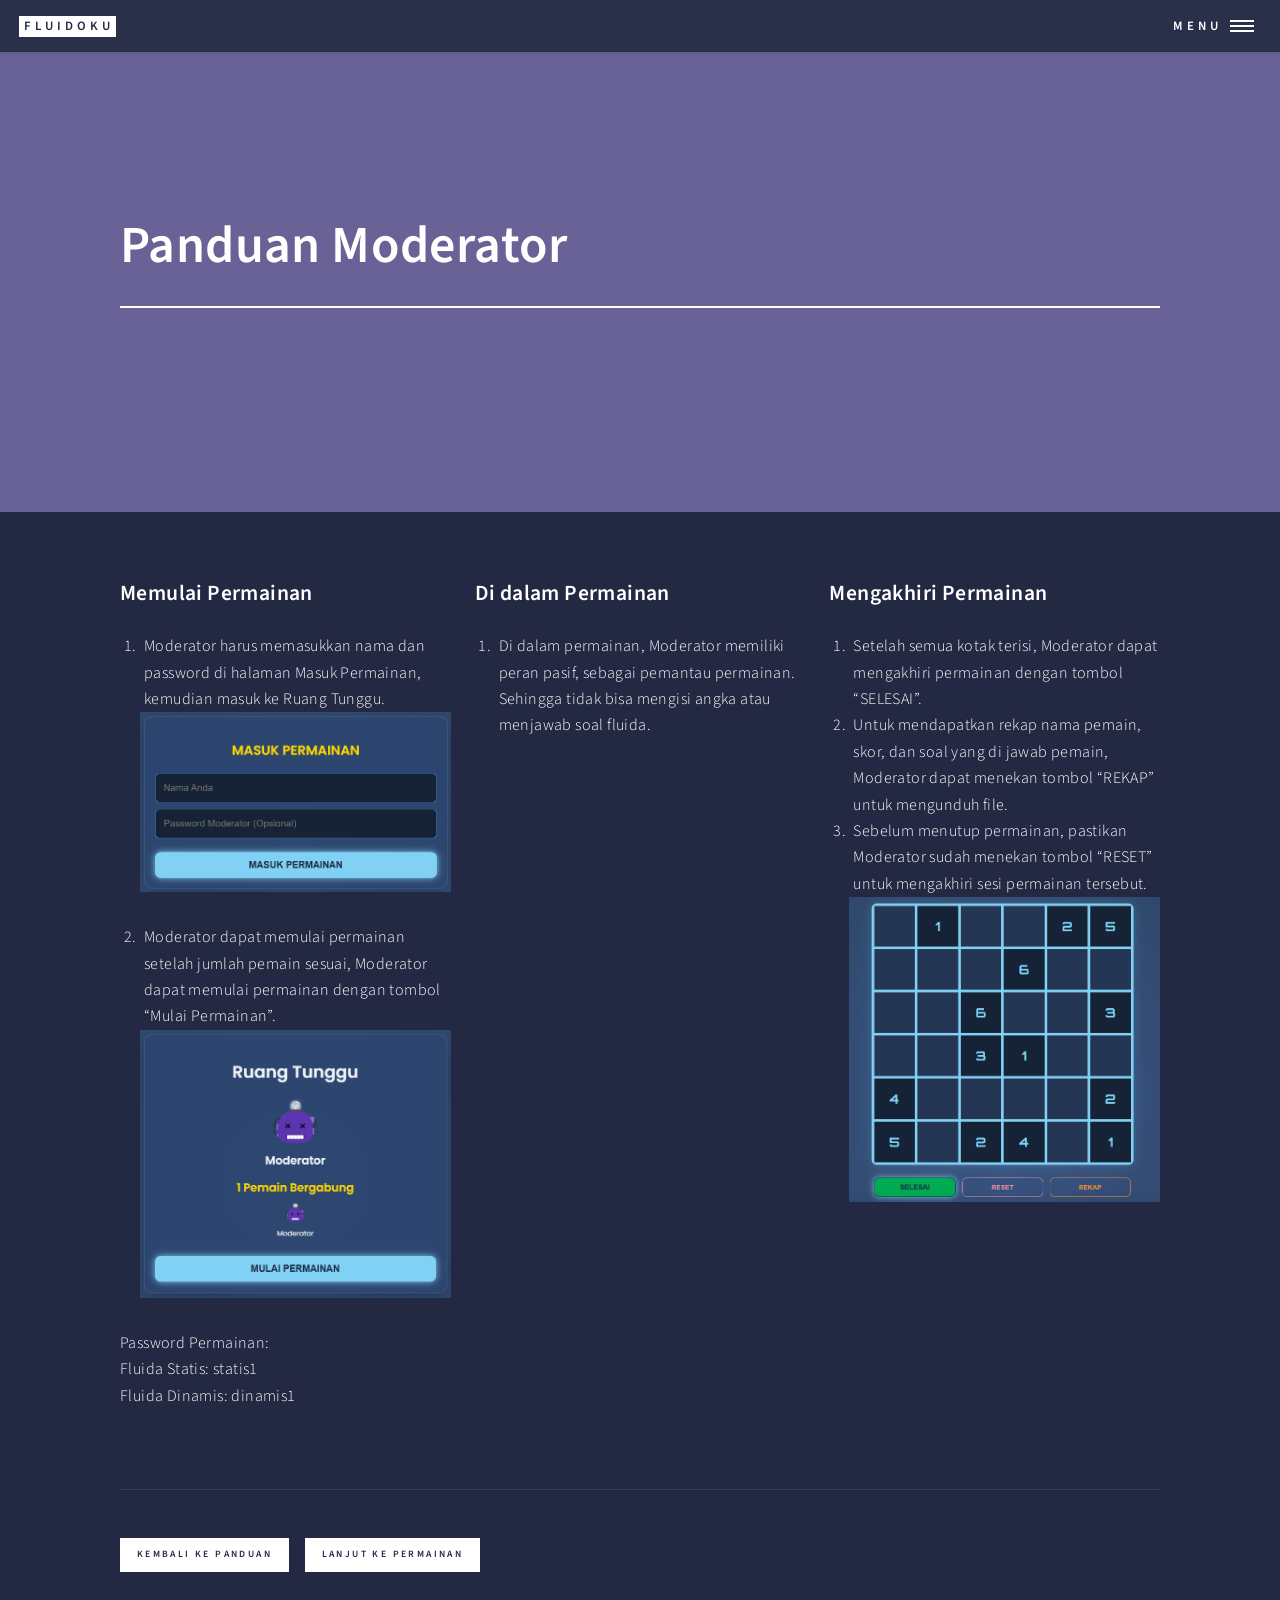
==== commit e8f49b73: "Change menu link text from 'Panduan Permainan' to 'Panduan Pengguna'" ====
--- a/elements1.html
+++ b/elements1.html
@@ -24,7 +24,7 @@
 					<nav id="menu">
 						<ul class="links">
 							<li><a href="index.html">Home</a></li>
-							<li><a href="landing.html">Panduan Permainan</a></li>
+							<li><a href="landing.html">Panduan Pengguna</a></li>
 							<li><a href="generic.html">Permainan</a></li>
 						</ul>
 						<ul class="actions stacked">
--- a/assets/css/main.css
+++ b/assets/css/main.css
@@ -3415,7 +3415,7 @@
 			display: block;
 			height: 100%;
 			left: 0;
-			opacity: 0.3;
+			opacity: 0.65;
 			position: absolute;
 			top: 0;
 			width: 100%;
